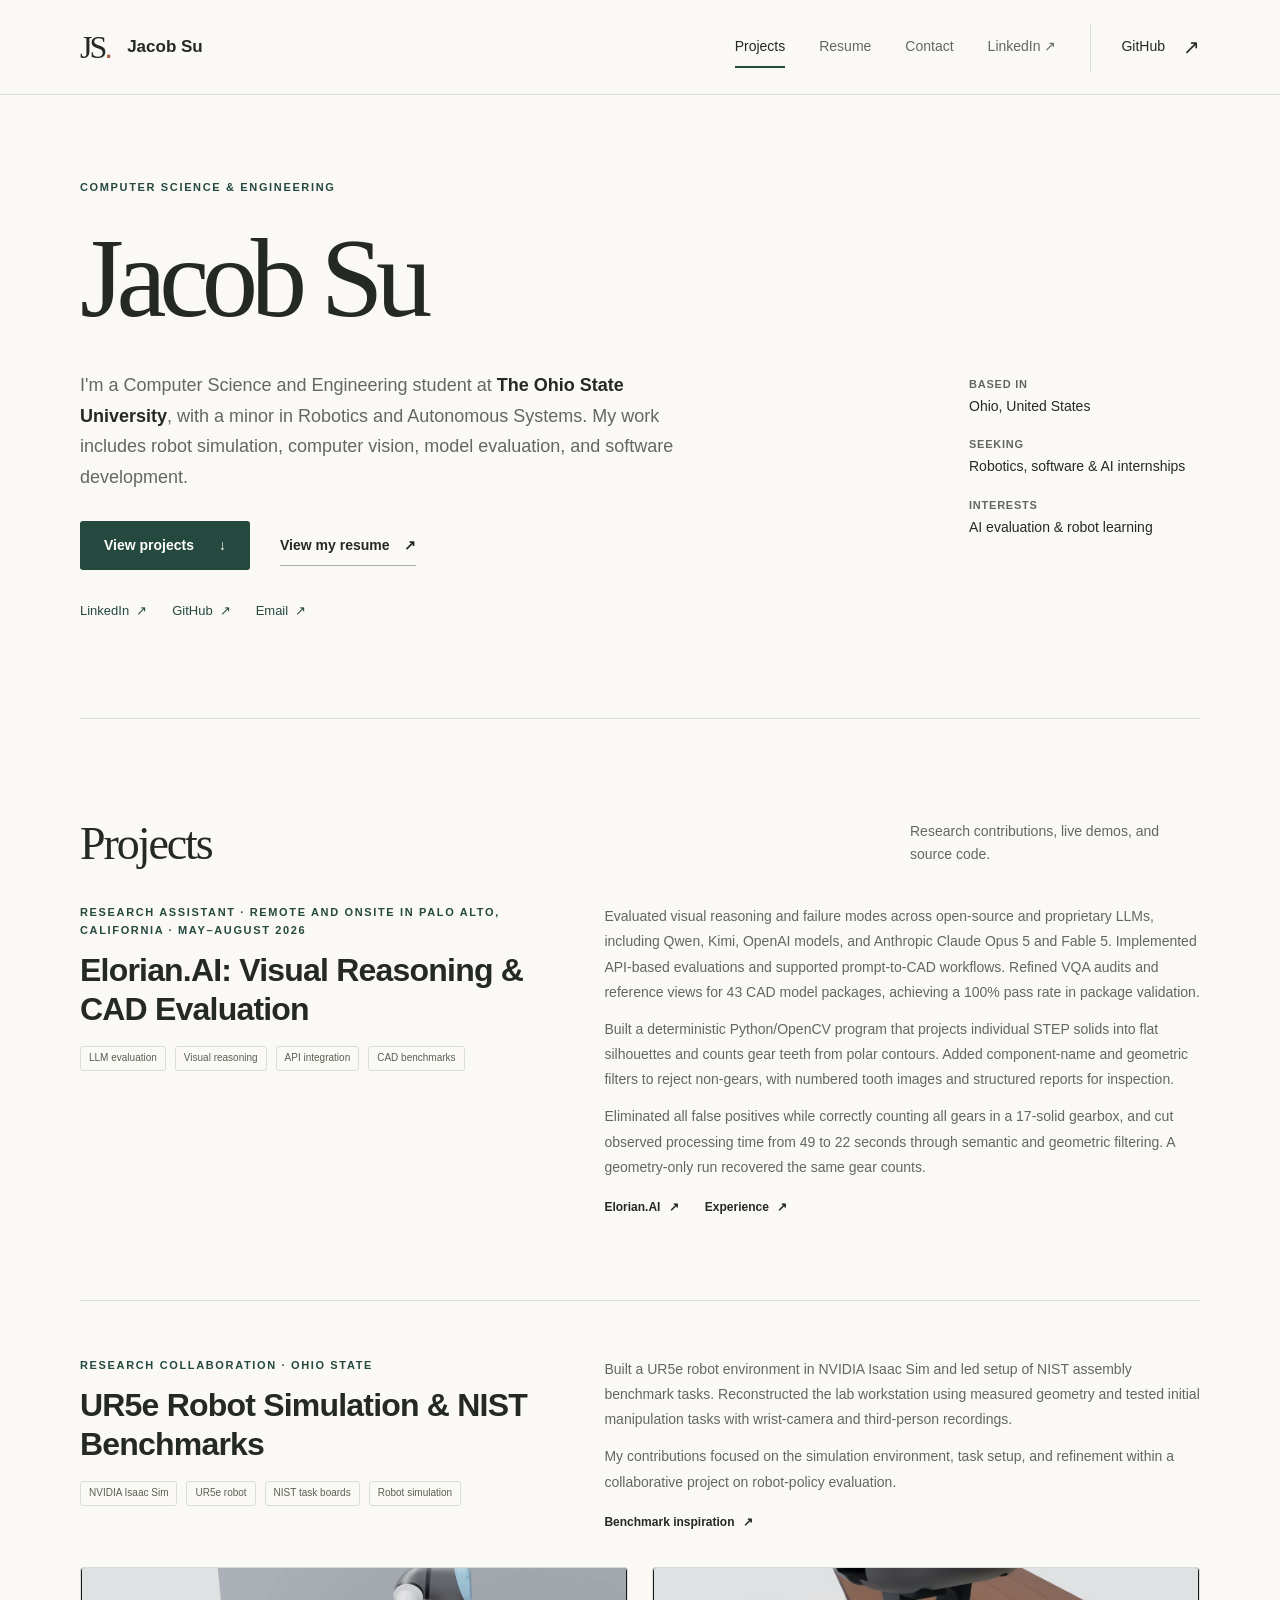
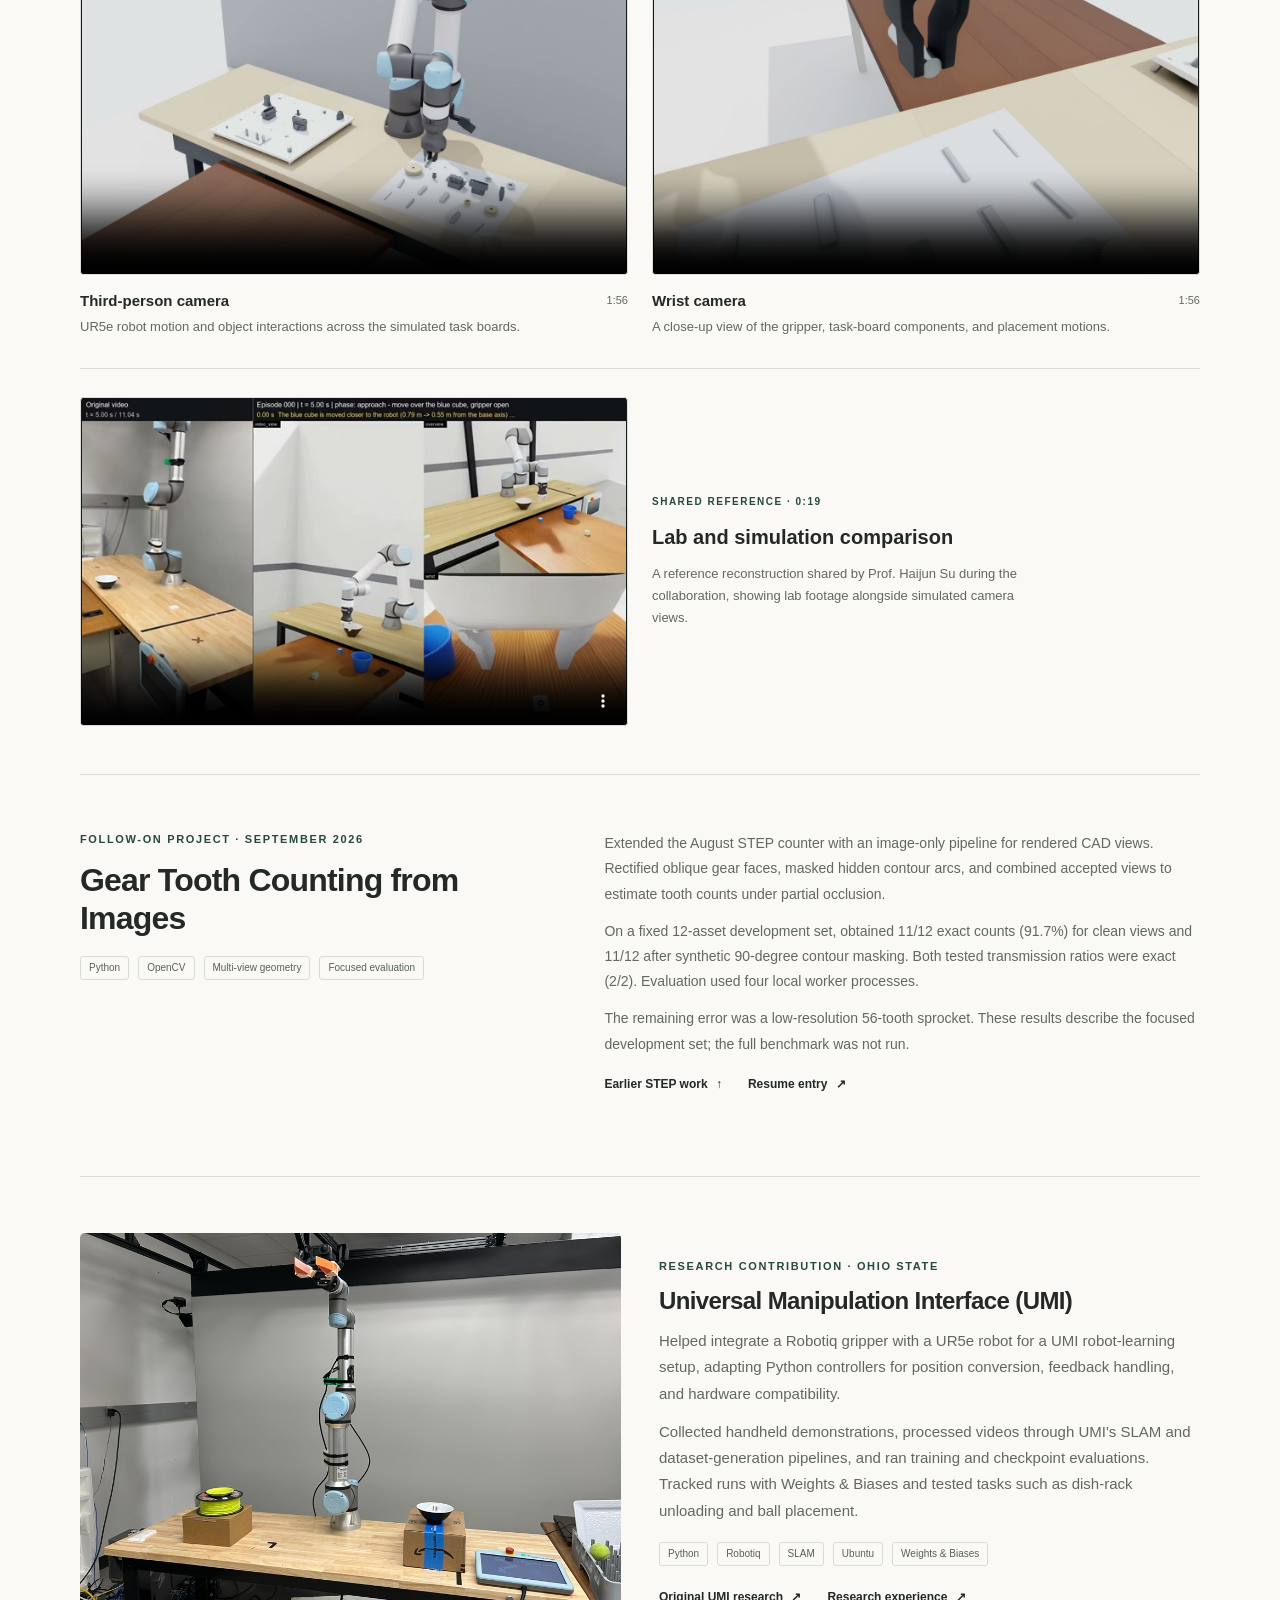
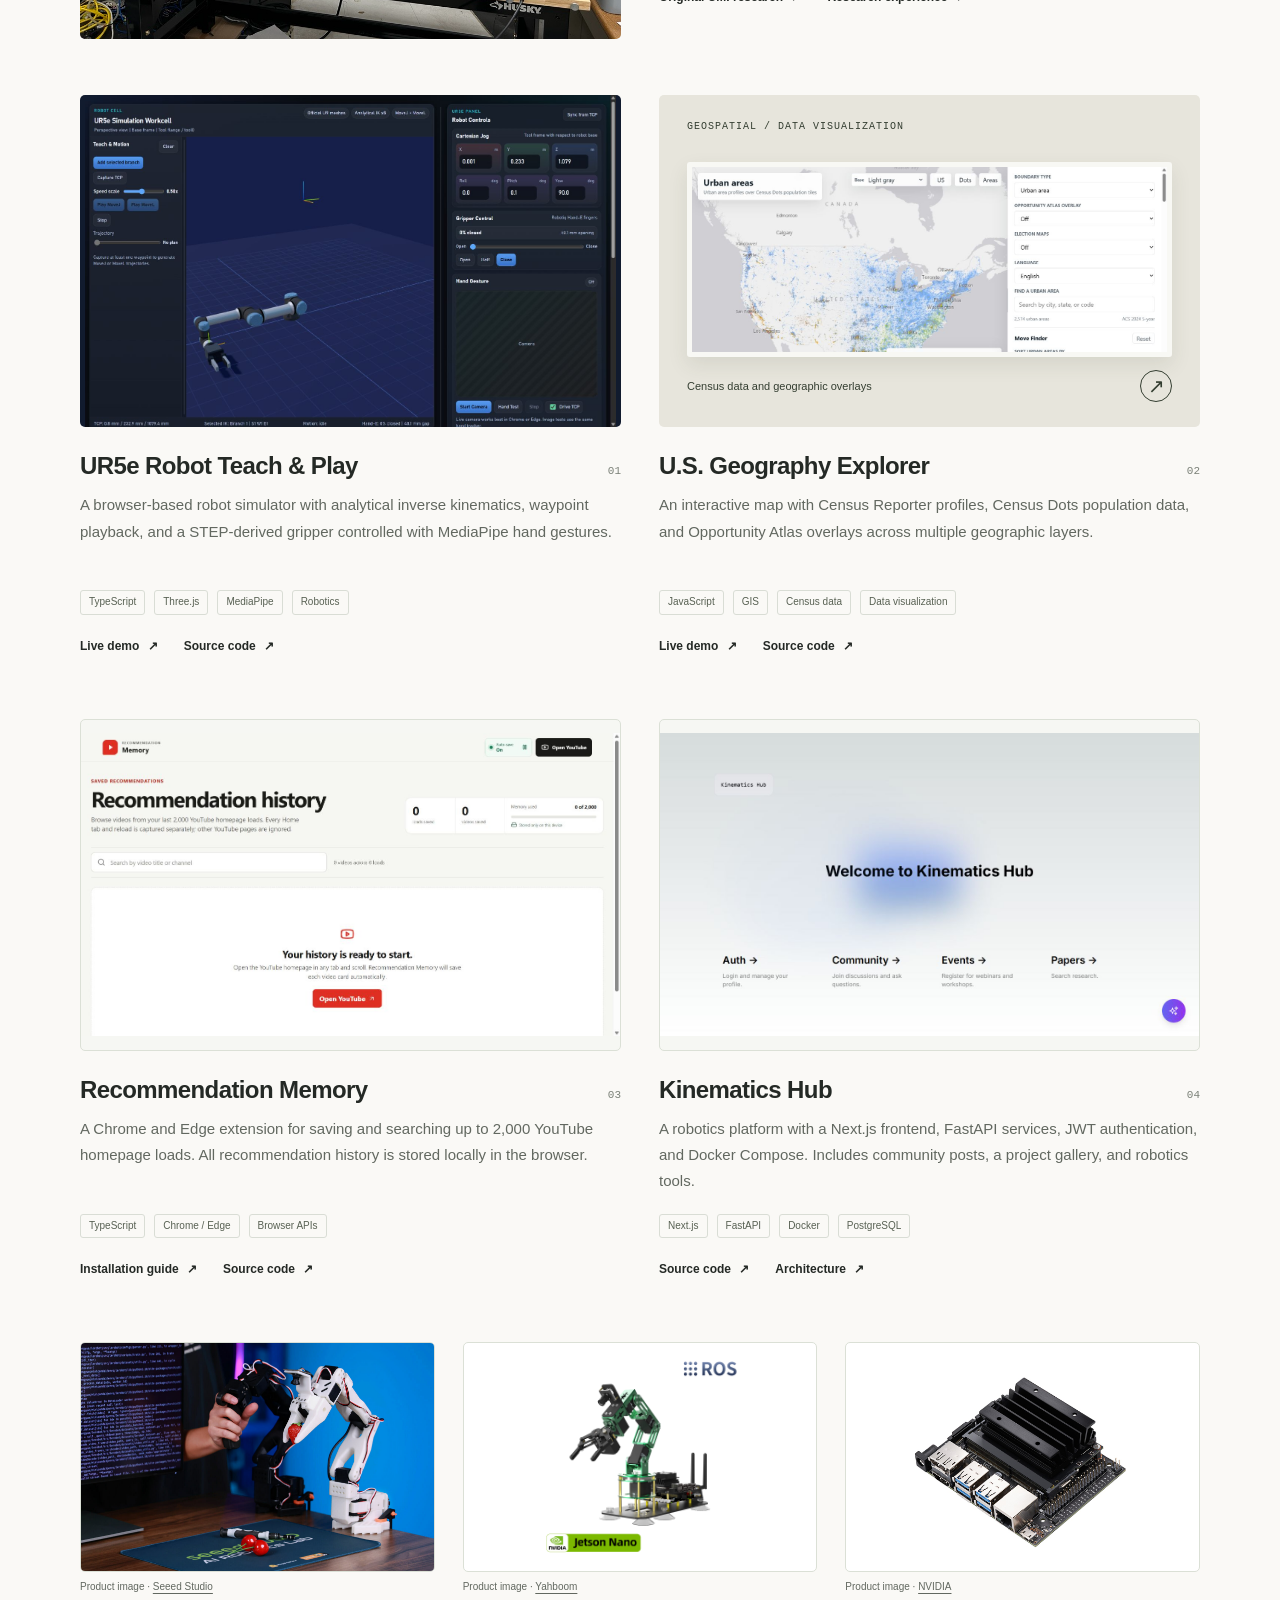
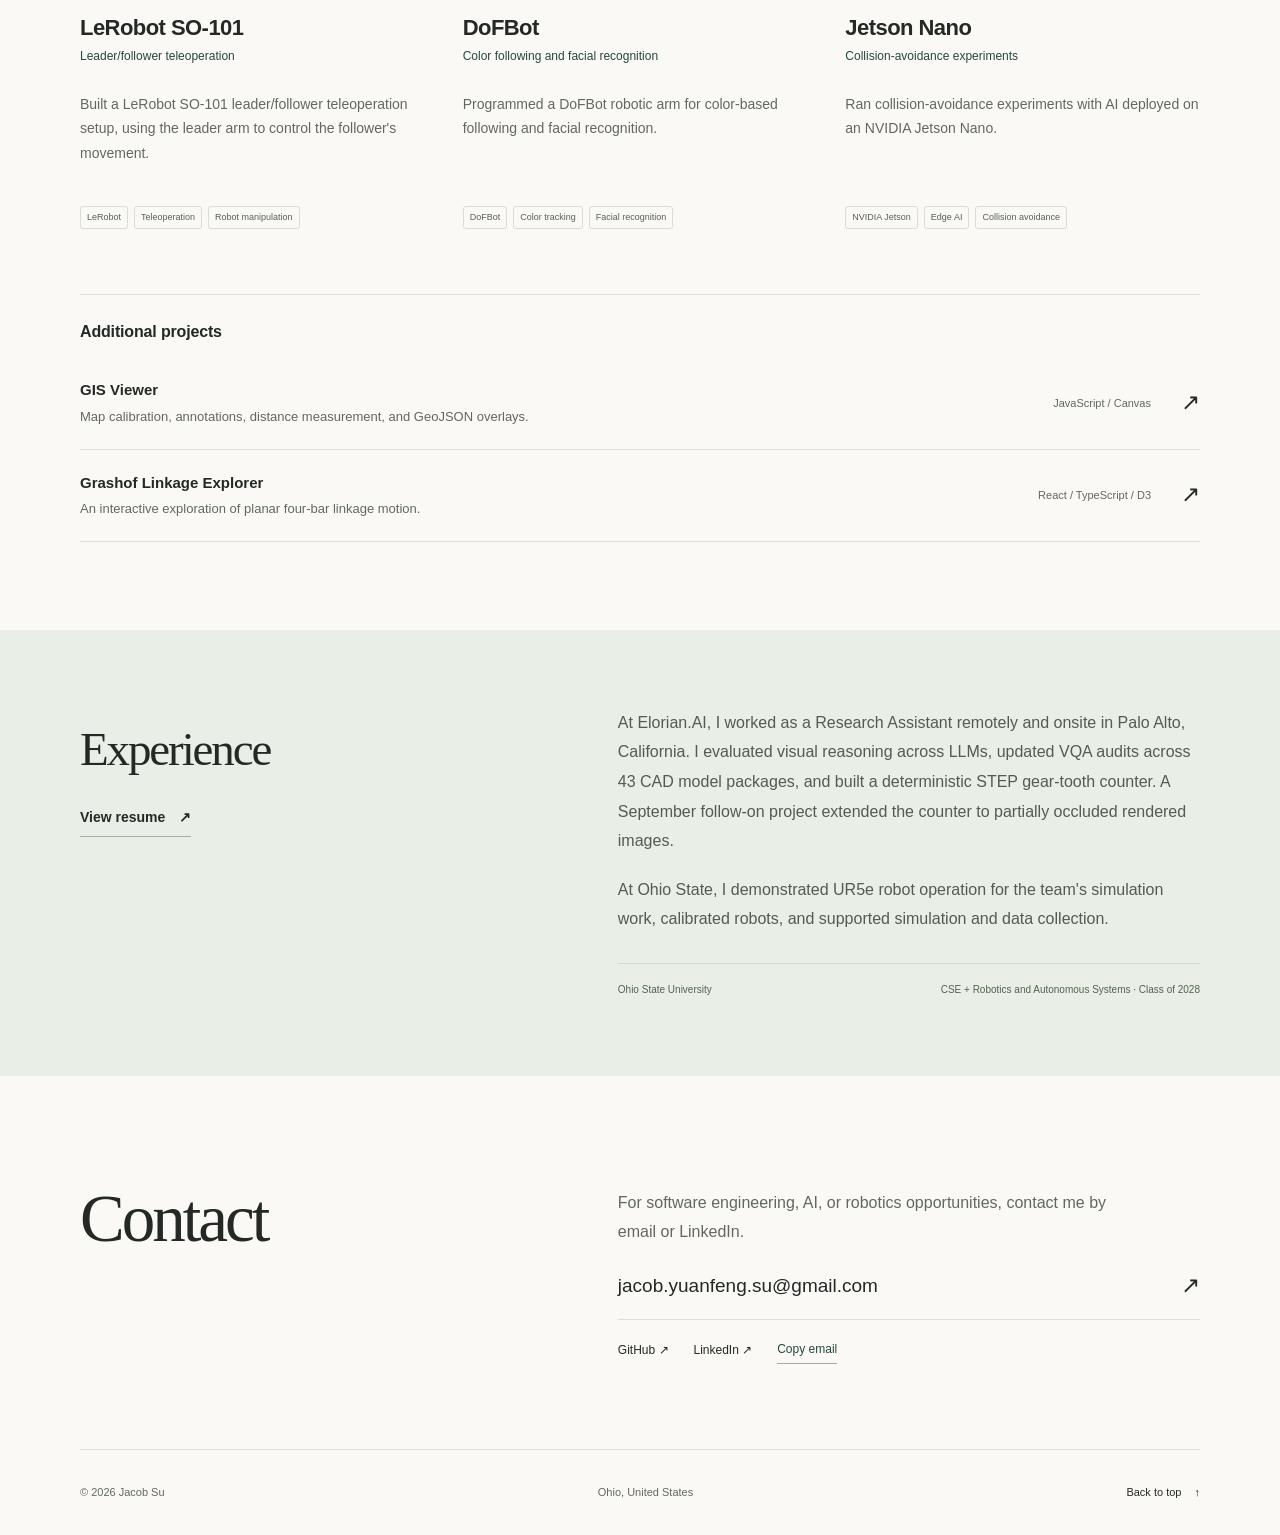
==== index.html @ 8a459e94 "Correct lab end date and refine gear-counting wording" ====
<!doctype html>
<html lang="en">
<head>
  <meta charset="utf-8">
  <meta name="viewport" content="width=device-width,initial-scale=1">
  <meta name="description" content="Jacob Su — Ohio State Computer Science and Engineering student building software, applied AI systems, robotics tools, and interactive maps. Explore projects and resume.">
  <meta name="theme-color" content="#faf9f6">
  <meta property="og:title" content="Jacob Su | Software, AI & Robotics">
  <meta property="og:description" content="Selected projects, research experience, and resume. Computer Science and Engineering at The Ohio State University.">
  <meta property="og:type" content="website">
  <meta property="og:url" content="https://pekingperson.github.io/">
  <link rel="canonical" href="https://pekingperson.github.io/">
  <link rel="icon" href="assets/favicon.svg" type="image/svg+xml">
  <link rel="stylesheet" href="assets/styles.css">
  <script src="assets/site.js" defer></script>
  <title>Jacob Su | Software, AI & Robotics</title>
</head>
<body>
  <a class="skip-link" href="#main">Skip to content</a>
  <header class="site-header">
    <div class="container nav-wrap">
      <a class="brand" href="./" aria-label="Jacob Su home"><span class="monogram" aria-hidden="true">JS<span>.</span></span><span>Jacob Su</span></a>
      <nav aria-label="Main navigation">
        <a class="nav-link active" href="#projects" aria-current="page">Projects</a>
        <a class="nav-link" href="resume.html">Resume</a>
        <a class="nav-link" href="#contact">Contact</a>
        <a class="nav-link nav-linkedin" href="https://www.linkedin.com/in/jacob-su-a13038284/" target="_blank" rel="noopener noreferrer">LinkedIn <span aria-hidden="true">↗</span></a>
        <a class="nav-github" href="https://github.com/pekingperson" target="_blank" rel="noopener noreferrer">GitHub <span aria-hidden="true">↗</span></a>
      </nav>
    </div>
  </header>

  <main id="main">
    <section class="hero container" aria-labelledby="intro-title">
      <p class="eyebrow">Computer Science &amp; Engineering</p>
      <h1 id="intro-title">Jacob Su</h1>
      <div class="hero-bottom">
        <div class="hero-intro">
          <p>I'm a Computer Science and Engineering student at <strong>The Ohio State University</strong>, with a minor in Robotics and Autonomous Systems. My work includes robot simulation, computer vision, model evaluation, and software development.</p>
          <div class="hero-actions">
            <a class="button button-dark" href="#projects">View projects <span aria-hidden="true">↓</span></a>
            <a class="text-link" href="resume.html">View my resume <span aria-hidden="true">↗</span></a>
          </div>
          <nav class="profile-links" aria-label="Profile and contact links">
            <a href="https://www.linkedin.com/in/jacob-su-a13038284/" target="_blank" rel="noopener noreferrer">LinkedIn <span aria-hidden="true">↗</span></a>
            <a href="https://github.com/pekingperson" target="_blank" rel="noopener noreferrer">GitHub <span aria-hidden="true">↗</span></a>
            <a href="mailto:jacob.yuanfeng.su@gmail.com">Email <span aria-hidden="true">↗</span></a>
          </nav>
        </div>
        <dl class="hero-details">
          <div><dt>Based in</dt><dd>Ohio, United States</dd></div>
          <div><dt>Seeking</dt><dd>Robotics, software &amp; AI internships</dd></div>
          <div><dt>Interests</dt><dd>AI evaluation &amp; robot learning</dd></div>
        </dl>
      </div>
      <div class="hero-rule" aria-hidden="true"></div>
    </section>

    <section class="projects container section" id="projects" aria-labelledby="projects-title">
      <div class="section-heading">
        <div><h2 id="projects-title">Projects</h2></div>
        <p>Research contributions, live demos, and source code.</p>
      </div>
      <div class="project-grid">
        <article class="project research-project" id="elorian-ai" aria-labelledby="elorian-title">
          <div class="research-heading">
            <div>
              <p class="eyebrow">Research Assistant · Remote and onsite in Palo Alto, California · May–August 2026</p>
              <h3 id="elorian-title">Elorian.AI: Visual Reasoning &amp; CAD Evaluation</h3>
              <ul class="tags" aria-label="Elorian project areas"><li>LLM evaluation</li><li>Visual reasoning</li><li>API integration</li><li>CAD benchmarks</li></ul>
            </div>
            <div class="research-description">
              <p>Evaluated visual reasoning and failure modes across open-source and proprietary LLMs, including Qwen, Kimi, OpenAI models, and Anthropic Claude Opus 5 and Fable 5. Implemented API-based evaluations and supported prompt-to-CAD workflows. Refined VQA audits and reference views for 43 CAD model packages, achieving a 100% pass rate in package validation.</p>
              <p>Built a deterministic Python/OpenCV program that projects individual STEP solids into flat silhouettes and counts gear teeth from polar contours. Added component-name and geometric filters to reject non-gears, with numbered tooth images and structured reports for inspection.</p>
              <p>Eliminated all false positives while correctly counting all gears in a 17-solid gearbox, and cut observed processing time from 49 to 22 seconds through semantic and geometric filtering. A geometry-only run recovered the same gear counts.</p>
              <div class="project-links"><a href="https://elorian.ai/" target="_blank" rel="noopener noreferrer">Elorian.AI <span aria-hidden="true">↗</span></a><a href="resume.html#elorian-experience">Experience <span aria-hidden="true">↗</span></a></div>
            </div>
          </div>
        </article>

        <article class="project simulation-project" id="ur5e-simulation" aria-labelledby="simulation-title">
          <div class="simulation-heading">
            <div>
              <p class="eyebrow">Research collaboration · Ohio State</p>
              <h3 id="simulation-title">UR5e Robot Simulation &amp; NIST Benchmarks</h3>
              <ul class="tags" aria-label="Simulation project technologies"><li>NVIDIA Isaac Sim</li><li>UR5e robot</li><li>NIST task boards</li><li>Robot simulation</li></ul>
            </div>
            <div class="simulation-description">
              <p>Built a UR5e robot environment in NVIDIA Isaac Sim and led setup of NIST assembly benchmark tasks. Reconstructed the lab workstation using measured geometry and tested initial manipulation tasks with wrist-camera and third-person recordings.</p>
              <p>My contributions focused on the simulation environment, task setup, and refinement within a collaborative project on robot-policy evaluation.</p>
              <div class="project-links"><a href="https://alpha-nist.github.io/" target="_blank" rel="noopener noreferrer">Benchmark inspiration <span aria-hidden="true">↗</span></a></div>
            </div>
          </div>
          <div class="simulation-videos" aria-label="UR5e robot project videos">
            <figure class="project-video">
              <video controls playsinline preload="none" poster="assets/videos/ur5e-third-person.jpg" width="1280" height="720" aria-label="UR5e robot simulation, third-person camera" aria-describedby="third-person-caption">
                <source src="assets/videos/ur5e-third-person.mp4" type="video/mp4">
                <a href="assets/videos/ur5e-third-person.mp4">Open the third-person simulation video.</a>
              </video>
              <figcaption id="third-person-caption"><strong>Third-person camera <span>1:56</span></strong>UR5e robot motion and object interactions across the simulated task boards.</figcaption>
            </figure>
            <figure class="project-video">
              <video controls playsinline preload="none" poster="assets/videos/ur5e-wrist-camera.jpg" width="1280" height="720" aria-label="UR5e robot simulation, wrist camera" aria-describedby="wrist-camera-caption">
                <source src="assets/videos/ur5e-wrist-camera.mp4" type="video/mp4">
                <a href="assets/videos/ur5e-wrist-camera.mp4">Open the wrist-camera simulation video.</a>
              </video>
              <figcaption id="wrist-camera-caption"><strong>Wrist camera <span>1:56</span></strong>A close-up view of the gripper, task-board components, and placement motions.</figcaption>
            </figure>
            <figure class="project-video reference-video">
              <video controls playsinline preload="none" poster="assets/videos/ur5e-lab-comparison.jpg" width="640" height="384" aria-label="Reference comparison of lab footage and a simulated UR5e robot workstation" aria-describedby="comparison-caption">
                <source src="assets/videos/ur5e-lab-comparison.mp4" type="video/mp4">
                <a href="assets/videos/ur5e-lab-comparison.mp4">Open the lab and simulation comparison video.</a>
              </video>
              <figcaption id="comparison-caption"><span class="eyebrow">Shared reference · 0:19</span><strong>Lab and simulation comparison</strong>A reference reconstruction shared by Prof. Haijun Su during the collaboration, showing lab footage alongside simulated camera views.</figcaption>
            </figure>
          </div>
        </article>

        <article class="project research-project" id="gear-tooth-counter" aria-labelledby="gear-counter-title">
          <div class="research-heading">
            <div>
              <p class="eyebrow">Follow-on project · September 2026</p>
              <h3 id="gear-counter-title">Gear Tooth Counting from Images</h3>
              <ul class="tags" aria-label="Gear counter technologies"><li>Python</li><li>OpenCV</li><li>Multi-view geometry</li><li>Focused evaluation</li></ul>
            </div>
            <div class="research-description">
              <p>Extended the August STEP counter with an image-only pipeline for rendered CAD views. Rectified oblique gear faces, masked hidden contour arcs, and combined accepted views to estimate tooth counts under partial occlusion.</p>
              <p>On a fixed 12-asset development set, obtained 11/12 exact counts (91.7%) for clean views and 11/12 after synthetic 90-degree contour masking. Both tested transmission ratios were exact (2/2). Evaluation used four local worker processes.</p>
              <p>The remaining error was a low-resolution 56-tooth sprocket. These results describe the focused development set; the full benchmark was not run.</p>
              <div class="project-links"><a href="#elorian-ai">Earlier STEP work <span aria-hidden="true">↑</span></a><a href="resume.html#gear-counter-resume">Resume entry <span aria-hidden="true">↗</span></a></div>
            </div>
          </div>
        </article>

        <article class="project umi-project" id="umi">
          <a class="project-cover umi-photo" href="https://umi-gripper.github.io/" target="_blank" rel="noopener noreferrer" aria-label="Read the original Universal Manipulation Interface research">
            <img src="assets/umi-lab-setup.png" width="1024" height="768" alt="UR5e robot with an orange gripper mounted on a laboratory workbench for UMI experiments" loading="lazy" decoding="async">
          </a>
          <div class="umi-content">
            <p class="eyebrow">Research contribution · Ohio State</p>
            <div class="project-title"><h3>Universal Manipulation Interface (UMI)</h3></div>
            <p>Helped integrate a Robotiq gripper with a UR5e robot for a UMI robot-learning setup, adapting Python controllers for position conversion, feedback handling, and hardware compatibility.</p>
            <p>Collected handheld demonstrations, processed videos through UMI's SLAM and dataset-generation pipelines, and ran training and checkpoint evaluations. Tracked runs with Weights &amp; Biases and tested tasks such as dish-rack unloading and ball placement.</p>
            <ul class="tags" aria-label="UMI technologies"><li>Python</li><li>Robotiq</li><li>SLAM</li><li>Ubuntu</li><li>Weights &amp; Biases</li></ul>
            <div class="project-links"><a href="https://umi-gripper.github.io/" target="_blank" rel="noopener noreferrer">Original UMI research <span aria-hidden="true">↗</span></a><a href="resume.html#experience">Research experience <span aria-hidden="true">↗</span></a></div>
          </div>
        </article>

        <article class="project" id="ur5e">
          <a class="project-cover screenshot-cover" href="https://pekingperson.github.io/Hand_Control_UR5e/" target="_blank" rel="noopener noreferrer" aria-label="Open the UR5e Robot Teach and Play live demo">
            <img src="assets/ur5e-preview.png" width="1440" height="900" alt="UR5e robot simulator screenshot showing the robot viewport, trajectory controls, and gripper controls" loading="lazy" decoding="async">
          </a>
          <div class="project-title"><h3>UR5e Robot Teach &amp; Play</h3><span class="project-number">01</span></div>
          <p>A browser-based robot simulator with analytical inverse kinematics, waypoint playback, and a STEP-derived gripper controlled with MediaPipe hand gestures.</p>
          <ul class="tags" aria-label="UR5e robot technologies"><li>TypeScript</li><li>Three.js</li><li>MediaPipe</li><li>Robotics</li></ul>
          <div class="project-links"><a href="https://pekingperson.github.io/Hand_Control_UR5e/" target="_blank" rel="noopener noreferrer">Live demo <span aria-hidden="true">↗</span></a><a href="https://github.com/pekingperson/Hand_Control_UR5e" target="_blank" rel="noopener noreferrer">Source code <span aria-hidden="true">↗</span></a></div>
        </article>

        <article class="project" id="geography">
          <a class="project-cover map-cover" href="https://pekingperson.github.io/United-States-Comprehensive-Geographic-Interactive-Website/" target="_blank" rel="noopener noreferrer" aria-label="Open the U.S. Geography Explorer live demo">
            <span class="cover-label">GEOSPATIAL / DATA VISUALIZATION</span>
            <div class="map-window"><img src="assets/geography-preview.png" width="1280" height="720" alt="U.S. Geography Explorer showing Census population dots and geographic filters" loading="lazy" decoding="async"></div>
            <span class="cover-foot">Census data and geographic overlays <span class="cover-arrow" aria-hidden="true">↗</span></span>
          </a>
          <div class="project-title"><h3>U.S. Geography Explorer</h3><span class="project-number">02</span></div>
          <p>An interactive map with Census Reporter profiles, Census Dots population data, and Opportunity Atlas overlays across multiple geographic layers.</p>
          <ul class="tags" aria-label="Geography technologies"><li>JavaScript</li><li>GIS</li><li>Census data</li><li>Data visualization</li></ul>
          <div class="project-links"><a href="https://pekingperson.github.io/United-States-Comprehensive-Geographic-Interactive-Website/" target="_blank" rel="noopener noreferrer">Live demo <span aria-hidden="true">↗</span></a><a href="https://github.com/pekingperson/United-States-Comprehensive-Geographic-Interactive-Website" target="_blank" rel="noopener noreferrer">Source code <span aria-hidden="true">↗</span></a></div>
        </article>

        <article class="project" id="memory">
          <a class="project-cover screenshot-cover app-screenshot" href="https://github.com/pekingperson/YouTube-Recommendation-Memory-Extension" target="_blank" rel="noopener noreferrer" aria-label="View the Recommendation Memory repository and installation instructions">
            <img src="assets/recommendation-memory-preview.png" width="1265" height="712" alt="Actual Recommendation Memory interface showing search, automatic saving, archive capacity, and the empty-history state" loading="lazy" decoding="async">
          </a>
          <div class="project-title"><h3>Recommendation Memory</h3><span class="project-number">03</span></div>
          <p>A Chrome and Edge extension for saving and searching up to 2,000 YouTube homepage loads. All recommendation history is stored locally in the browser.</p>
          <ul class="tags" aria-label="Recommendation Memory technologies"><li>TypeScript</li><li>Chrome / Edge</li><li>Browser APIs</li></ul>
          <div class="project-links"><a href="https://github.com/pekingperson/YouTube-Recommendation-Memory-Extension#install-the-ready-to-use-extension" target="_blank" rel="noopener noreferrer">Installation guide <span aria-hidden="true">↗</span></a><a href="https://github.com/pekingperson/YouTube-Recommendation-Memory-Extension" target="_blank" rel="noopener noreferrer">Source code <span aria-hidden="true">↗</span></a></div>
        </article>

        <article class="project" id="kinematics">
          <a class="project-cover screenshot-cover app-screenshot" href="https://github.com/pekingperson/kinematics_hub" target="_blank" rel="noopener noreferrer" aria-label="View the Kinematics Hub source code">
            <img src="assets/kinematics-hub-preview.png" width="1280" height="720" alt="Actual Kinematics Hub frontend with links to authentication, community discussions, events, and research papers" loading="lazy" decoding="async">
          </a>
          <div class="project-title"><h3>Kinematics Hub</h3><span class="project-number">04</span></div>
          <p>A robotics platform with a Next.js frontend, FastAPI services, JWT authentication, and Docker Compose. Includes community posts, a project gallery, and robotics tools.</p>
          <ul class="tags" aria-label="Kinematics Hub technologies"><li>Next.js</li><li>FastAPI</li><li>Docker</li><li>PostgreSQL</li></ul>
          <div class="project-links"><a href="https://github.com/pekingperson/kinematics_hub" target="_blank" rel="noopener noreferrer">Source code <span aria-hidden="true">↗</span></a><a href="https://github.com/pekingperson/kinematics_hub/blob/main/docs/architecture.md" target="_blank" rel="noopener noreferrer">Architecture <span aria-hidden="true">↗</span></a></div>
        </article>
        <div class="hardware-projects" id="hardware-projects" role="group" aria-label="Personal robotics projects">
          <article class="hardware-project" id="lerobot-so101">
            <figure class="hardware-media">
              <div class="hardware-cover hardware-photo so101-photo"><img src="assets/so101-reference.jpg" width="1400" height="1050" alt="Seeed Studio SO-101 leader and follower arms demonstrating a pick-and-place task" loading="lazy" decoding="async"></div>
              <figcaption class="image-credit">Product image · <a href="https://www.seeedstudio.com/SO-ARM101-Pro-Unassembled-Bundle.html" target="_blank" rel="noopener noreferrer">Seeed Studio</a></figcaption>
            </figure>
            <div class="hardware-content">
              <h3>LeRobot SO-101</h3>
              <p class="hardware-role">Leader/follower teleoperation</p>
              <p class="hardware-description">Built a LeRobot SO-101 leader/follower teleoperation setup, using the leader arm to control the follower's movement.</p>
              <ul class="tags" aria-label="SO-101 project topics"><li>LeRobot</li><li>Teleoperation</li><li>Robot manipulation</li></ul>
            </div>
          </article>

          <article class="hardware-project" id="dofbot">
            <figure class="hardware-media">
              <div class="hardware-cover hardware-photo"><img src="assets/dofbot-reference.jpg" width="1800" height="1800" alt="Yahboom DoFBot robotic arm with its camera, gripper, and Jetson Nano base" loading="lazy" decoding="async"></div>
              <figcaption class="image-credit">Product image · <a href="https://www.yahboom.store/products/dofbot-jetson_nano" target="_blank" rel="noopener noreferrer">Yahboom</a></figcaption>
            </figure>
            <div class="hardware-content">
              <h3>DoFBot</h3>
              <p class="hardware-role">Color following and facial recognition</p>
              <p class="hardware-description">Programmed a DoFBot robotic arm for color-based following and facial recognition.</p>
              <ul class="tags" aria-label="DoFBot project topics"><li>DoFBot</li><li>Color tracking</li><li>Facial recognition</li></ul>
            </div>
          </article>

          <article class="hardware-project" id="jetson-nano">
            <figure class="hardware-media">
              <div class="hardware-cover hardware-photo"><img src="assets/jetson-nano-reference.jpg" width="1280" height="720" alt="NVIDIA Jetson Nano Developer Kit with heatsink and USB and Ethernet ports" loading="lazy" decoding="async"></div>
              <figcaption class="image-credit">Product image · <a href="https://www.nvidia.com/en-us/autonomous-machines/embedded-systems/jetson-nano/product-development/" target="_blank" rel="noopener noreferrer">NVIDIA</a></figcaption>
            </figure>
            <div class="hardware-content">
              <h3>Jetson Nano</h3>
              <p class="hardware-role">Collision-avoidance experiments</p>
              <p class="hardware-description">Ran collision-avoidance experiments with AI deployed on an NVIDIA Jetson Nano.</p>
              <ul class="tags" aria-label="Jetson project topics"><li>NVIDIA Jetson</li><li>Edge AI</li><li>Collision avoidance</li></ul>
            </div>
          </article>
        </div>

      </div>

      <div class="more-projects">
        <h3>Additional projects</h3>
        <a href="https://github.com/pekingperson/gis-viewer-natural" target="_blank" rel="noopener noreferrer"><span><strong>GIS Viewer</strong><span>Map calibration, annotations, distance measurement, and GeoJSON overlays.</span></span><span class="more-tech">JavaScript / Canvas</span><span aria-hidden="true">↗</span></a>
        <a href="https://github.com/pekingperson/grashof_4bar" target="_blank" rel="noopener noreferrer"><span><strong>Grashof Linkage Explorer</strong><span>An interactive exploration of planar four-bar linkage motion.</span></span><span class="more-tech">React / TypeScript / D3</span><span aria-hidden="true">↗</span></a>
      </div>
    </section>

    <section class="about-band" aria-labelledby="about-title">
      <div class="container about-layout"><div><h2 id="about-title">Experience</h2><a class="text-link" href="resume.html">View resume <span aria-hidden="true">↗</span></a></div><div class="about-copy"><p>At Elorian.AI, I worked as a Research Assistant remotely and onsite in Palo Alto, California. I evaluated visual reasoning across LLMs, updated VQA audits across 43 CAD model packages, and built a deterministic STEP gear-tooth counter. A September follow-on project extended the counter to partially occluded rendered images.</p><p>At Ohio State, I demonstrated UR5e robot operation for the team's simulation work, calibrated robots, and supported simulation and data collection.</p><div class="about-foot"><span>Ohio State University</span><span>CSE + Robotics and Autonomous Systems · Class of 2028</span></div></div></div>
    </section>

    <section class="contact container section" id="contact" aria-labelledby="contact-title"><div class="contact-layout"><h2 id="contact-title">Contact</h2><div><p>For software engineering, AI, or robotics opportunities, contact me by email or LinkedIn.</p><a class="contact-email" href="mailto:jacob.yuanfeng.su@gmail.com">jacob.yuanfeng.su@gmail.com <span aria-hidden="true">↗</span></a><div class="contact-links"><a href="https://github.com/pekingperson" target="_blank" rel="noopener noreferrer">GitHub <span aria-hidden="true">↗</span></a><a href="https://www.linkedin.com/in/jacob-su-a13038284/" target="_blank" rel="noopener noreferrer">LinkedIn <span aria-hidden="true">↗</span></a><button class="copy-email" type="button" data-copy-email="jacob.yuanfeng.su@gmail.com">Copy email</button><span class="copy-status" aria-live="polite"></span></div></div></div></section>
  </main>
  <footer class="site-footer container"><span>© <span data-year>2026</span> Jacob Su</span><span>Ohio, United States</span><a href="#main">Back to top <span aria-hidden="true">↑</span></a></footer>
</body>
</html>
---- assets/styles.css ----
:root{--paper:#faf9f6;--ink:#242925;--muted:#626860;--line:#dddeda;--green:#25483f;--soft-green:#e9eee7;--serif:Georgia,'Times New Roman',serif;--sans:'Segoe UI',Arial,sans-serif}
*{box-sizing:border-box}html{scroll-behavior:smooth;scroll-padding-top:100px}body{margin:0;background:var(--paper);color:var(--ink);font-family:var(--sans);font-size:16px;line-height:1.65;-webkit-font-smoothing:antialiased}a{color:inherit;text-decoration:none}button{font:inherit}button,a{-webkit-tap-highlight-color:transparent}a:focus-visible,button:focus-visible{outline:3px solid #a15c36;outline-offset:5px}a:hover{color:var(--green)}::selection{background:#dce7d9;color:#182f28}img{display:block;max-width:100%}svg{display:block}h1,h2,h3,p{margin:0}h1,h2{font-weight:400;line-height:1.08;letter-spacing:-.045em}h1,h2,em{font-family:var(--serif)}em{font-weight:400;color:var(--green)}h3{font-size:1.4rem;font-weight:600;line-height:1.3;letter-spacing:-.025em}p{color:var(--muted)}strong{font-weight:600}.container{width:min(1120px,calc(100% - 112px));margin-inline:auto}.section{padding-block:88px}.skip-link{position:fixed;z-index:50;left:16px;top:0;padding:12px 20px;background:var(--green);color:white;transform:translateY(-110%)}.skip-link:focus{transform:translateY(8px);color:white}.site-header{border-bottom:1px solid var(--line);background:var(--paper)}.nav-wrap{display:flex;justify-content:space-between;align-items:center;min-height:94px;gap:32px}.brand{display:flex;align-items:center;gap:17px;font-weight:600;font-size:17px;white-space:nowrap}.monogram{font-family:var(--serif);font-weight:400;font-size:32px;line-height:1;letter-spacing:-3px}.monogram span{color:#a85c3e;font-family:Arial,sans-serif}.site-header nav{display:flex;align-items:center;gap:34px;font-size:14px}.nav-link{position:relative;padding-block:15px;color:var(--muted)}.nav-link:hover,.nav-link.active{color:var(--ink)}.nav-link.active:after{position:absolute;content:'';bottom:6px;left:0;right:0;height:2px;background:var(--green)}.nav-github{display:flex;gap:18px;align-items:center;border-left:1px solid var(--line);padding:8px 0 8px 30px}.nav-github span{font-size:20px}.eyebrow{text-transform:uppercase;letter-spacing:.15em;font-size:11px;font-weight:650;color:var(--green);line-height:1.6}.status-dot{display:inline-block;width:7px;height:7px;border-radius:50%;background:var(--green);margin-right:9px;vertical-align:1px}.hero{padding-top:84px}.hero h1{font-size:clamp(72px,8.8vw,118px);letter-spacing:-.065em;line-height:.99;margin-top:26px}.hero h1 em{letter-spacing:-.075em}.hero-bottom{display:flex;justify-content:space-between;gap:80px;margin-top:36px;align-items:flex-start}.hero-intro{max-width:640px}.hero-intro>p{font-size:18px;line-height:1.7;max-width:610px}.hero-intro strong{color:var(--ink)}.hero-actions{display:flex;align-items:center;gap:30px;margin-top:29px}.button{display:inline-flex;align-items:center;justify-content:center;gap:25px;min-height:49px;padding:11px 23px;border:1px solid transparent;border-radius:3px;font-size:14px;font-weight:600;line-height:1.4;transition:background .18s,color .18s,transform .18s}.button:hover{transform:translateY(-2px)}.button-dark{background:var(--green);color:#fff}.button-dark:hover{color:#fff;background:#18372e}.button-outline{border-color:var(--green);color:var(--green)}.button-outline:hover{background:var(--green);color:white}.text-link{display:inline-flex;align-items:center;gap:14px;font-size:14px;font-weight:600;padding-block:10px;border-bottom:1px solid #a4aea5;line-height:1.3}.text-link:hover{border-bottom-color:var(--green)}.hero-details{margin:0;min-width:231px;padding-top:5px}.hero-details>div+div{margin-top:17px}dt{font-size:11px;letter-spacing:.07em;text-transform:uppercase;color:var(--muted);font-weight:600}dd{margin:2px 0 0;font-size:14px}.hero-rule{display:flex;align-items:center;justify-content:space-between;border-bottom:1px solid var(--line);padding-bottom:20px;margin-top:68px;font-size:11px;color:var(--muted);letter-spacing:.035em}.hero-rule span:last-child{font-family:Consolas,monospace;font-size:10px;letter-spacing:.07em}.section-heading{display:flex;justify-content:space-between;gap:35px;align-items:end;margin-bottom:35px}.section-heading h2{font-size:46px;margin-top:12px}.small-dot{color:#a85c3e}.section-heading>p{font-size:14px;line-height:1.7;max-width:290px;margin-bottom:2px}.project-grid{display:grid;grid-template-columns:1fr 1fr;column-gap:38px;row-gap:56px}.project{min-width:0}.project-cover{display:flex;flex-direction:column;position:relative;height:332px;border-radius:5px;overflow:hidden;padding:25px 28px;transition:transform .25s;isolation:isolate}.project-cover:hover{transform:translateY(-4px)}.cover-label{font:10px/1.4 Consolas,monospace;letter-spacing:.1em;z-index:2}.cover-foot{display:flex;justify-content:space-between;align-items:center;font-size:11px;line-height:1.4;margin-top:auto;z-index:2;gap:16px}.cover-arrow{display:grid;place-items:center;font-size:20px;line-height:1;width:32px;height:32px;border:1px solid currentColor;border-radius:50%;flex-shrink:0}.robot-cover{background:#25483f;color:#d9e5da}.robot-cover:hover{color:#e6eee2}.robot-diagram{position:absolute;inset:15px 0 29px;width:100%;height:calc(100% - 44px)}.map-cover{background:#e7e5dc;color:#343e31}.map-cover:hover{color:#343e31}.map-window{position:absolute;left:28px;right:28px;top:67px;bottom:70px;overflow:hidden;box-shadow:0 8px 20px #3c47331a;border:5px solid #f8f8f4;border-radius:3px}.map-window img{height:100%;width:100%;object-fit:cover;object-position:top;transition:transform .4s}.map-cover:hover img{transform:scale(1.025)}.memory-cover{background:#f0e6df;color:#5b4236}.memory-cover:hover{color:#5b4236}.memory-visual{position:absolute;inset:62px 20px 62px;display:grid;place-items:center}.memory-sheet{position:absolute;width:270px;height:174px;border:1px solid #d2b9aa;border-radius:5px;background:#f9f6f0}.sheet-back{transform:rotate(-8deg);background:#ddcbbf}.sheet-middle{transform:rotate(5deg);background:#e7d9ce}.sheet-front{padding:21px;box-shadow:0 8px 22px #49312212;transform:rotate(-1deg);transition:transform .3s}.memory-cover:hover .sheet-front{transform:rotate(0deg) translateY(-3px)}.memory-heading{display:flex;align-items:center;gap:12px;font-size:13px;line-height:1.25}.play-mark{font-size:15px;background:#a8573d;color:white;width:34px;height:27px;display:grid;place-items:center;border-radius:7px}.bookmark{margin-left:auto;font-size:25px;font-weight:300}.memory-rule{height:1px;background:#e3d7cd;margin:13px 0 10px}.memory-sheet p{font-size:12px;line-height:1.5;color:#74594a}.memory-bottom{display:flex;justify-content:space-between;font-size:8px;letter-spacing:.01em;margin-top:13px;color:#74594a}.hub-cover{background:#e9edf0;color:#3c515b}.hub-cover:hover{color:#3c515b}.hub-visual{position:absolute;inset:58px 25px 58px;text-align:center}.hub-core{display:flex;flex-direction:column;align-items:center}.hub-symbol{font-family:Georgia,serif;font-size:49px;font-style:italic;color:#385967;line-height:1.1}.hub-symbol span{color:#718a91;margin-left:-4px}.hub-core strong{font-size:13px}.hub-core>span:last-child{font-size:9px;letter-spacing:.04em;color:#687b82;margin-top:2px}.hub-line{width:1px;height:21px;background:#9db0b5;margin:auto}.hub-services{position:relative;display:flex;justify-content:center;gap:12px}.hub-services:before{content:'';position:absolute;top:-1px;width:65%;height:1px;background:#9db0b5;z-index:-1}.hub-services span{font-size:10px;padding:8px 14px;background:#f7fafb;border:1px solid #b7c6cb;border-radius:3px;white-space:nowrap}.hub-visual>p{font-size:10px;letter-spacing:.03em;margin-top:14px;color:#687b82}.project-title{display:flex;align-items:baseline;justify-content:space-between;margin:23px 0 11px;gap:15px}.project-title h3{font-size:24px}.project-number{font:11px Consolas,monospace;color:#7b8178}.project>p{font-size:15px;line-height:1.75;min-height:80px}.tags{display:flex;flex-wrap:wrap;gap:6px 9px;padding:0;margin:18px 0 16px;list-style:none}.tags li{font-size:10px;border:1px solid #d9ddd5;border-radius:3px;padding:3px 8px;color:#586153}.project-links{display:flex;gap:26px;font-size:12px;font-weight:600}.project-links a{padding:6px 0}.project-links a:hover{text-decoration:underline;text-underline-offset:4px}.project-links span{margin-left:5px}.more-projects{margin-top:65px;border-top:1px solid var(--line)}.more-projects>h3{font-size:16px;letter-spacing:-.01em;margin:27px 0 15px}.more-projects>a{display:flex;align-items:center;gap:30px;padding:21px 0;border-bottom:1px solid var(--line)}.more-projects>a>span:first-child{flex:1}.more-projects strong{display:block;font-size:15px}.more-projects>a>span:first-child>span{display:block;font-size:13px;color:var(--muted);margin-top:3px}.more-tech{font-size:11px;color:var(--muted)}.more-projects>a>span:last-child{font-size:23px}.about-band{background:var(--soft-green);padding-block:78px}.about-layout{display:grid;grid-template-columns:1fr 1.3fr;gap:90px}.about-layout h2{font-size:47px;line-height:1.13;margin:15px 0 22px}.about-copy>p{font-size:16px;line-height:1.85;color:#525c50}.about-copy>p+p{margin-top:19px}.about-foot{display:flex;flex-wrap:wrap;justify-content:space-between;gap:12px;border-top:1px solid #cfd8ca;padding-top:18px;margin-top:29px;font-size:10px;color:#52634e}.contact{padding-block:90px 85px}.contact-layout{display:grid;grid-template-columns:1fr 1.3fr;gap:90px;margin-top:18px}.contact h2{font-size:67px;line-height:1.04}.contact-layout>div{padding-top:5px}.contact-layout p{font-size:16px;line-height:1.8;max-width:490px}.contact-email{display:flex;justify-content:space-between;align-items:center;gap:15px;padding-block:20px 14px;font-size:19px;font-weight:500;border-bottom:1px solid var(--line);overflow-wrap:anywhere}.contact-email>span{font-size:23px;flex-shrink:0}.contact-links{display:flex;align-items:center;flex-wrap:wrap;gap:25px;margin-top:17px;font-size:12px}.copy-email{background:none;border:0;border-bottom:1px solid #a4aea5;padding:3px 0;color:var(--green);font-size:12px;cursor:pointer}.copy-status{font-size:11px;color:var(--green)}.site-footer{display:flex;align-items:center;justify-content:space-between;border-top:1px solid var(--line);min-height:86px;font-size:11px;color:var(--muted);gap:24px}.site-footer>a{color:var(--ink)}.site-footer>a span{margin-left:10px}
.profile-links{display:flex;flex-wrap:wrap;align-items:center;gap:6px 25px;margin-top:20px;color:var(--green);font-size:13px}.profile-links a{display:inline-flex;align-items:center;gap:7px;min-height:40px;padding-block:6px}.profile-links a:hover{text-decoration:underline;text-underline-offset:4px}.resume-hero>div>p:last-of-type{font-size:17px}.resume-hero .profile-links{margin-top:14px}
@media(max-width:760px){.nav-linkedin{display:none}.profile-links{gap:4px 20px;font-size:12px}.resume-hero>div>p:last-of-type{font-size:15px}}
.simulation-project,.research-project{grid-column:1/-1;min-width:0;padding-bottom:48px;border-bottom:1px solid var(--line)}
.simulation-heading,.research-heading{display:grid;grid-template-columns:minmax(0,1fr) minmax(0,1.25fr);gap:48px;margin-bottom:28px}
.simulation-heading h3,.research-heading h3{font-size:32px;line-height:1.2;max-width:460px;margin-top:12px}
.simulation-description p,.research-description p{font-size:14px;line-height:1.8}.simulation-description p+p,.research-description p+p{margin-top:12px}.simulation-description .project-links,.research-description .project-links{margin-top:12px}
.simulation-videos{display:grid;grid-template-columns:repeat(2,minmax(0,1fr));gap:30px 24px}
.project-video{min-width:0;margin:0}.project-video video{display:block;width:100%;height:auto;aspect-ratio:16/9;object-fit:contain;background:#151c18;border:1px solid var(--line);border-radius:4px}.project-video video:focus-visible{outline:3px solid #a15c36;outline-offset:5px}
.project-video figcaption{font-size:13px;line-height:1.7;color:var(--muted);margin-top:13px}.project-video figcaption strong{display:block;font-size:15px;color:var(--ink);margin-bottom:3px}.project-video figcaption strong>span{float:right;font-size:11px;line-height:25px;font-weight:400;color:var(--muted)}
.reference-video{grid-column:1/-1;display:grid;grid-template-columns:minmax(0,1fr) minmax(0,1fr);align-items:center;gap:24px;padding-top:28px;border-top:1px solid var(--line)}.reference-video video{aspect-ratio:5/3}.reference-video figcaption{margin:0;max-width:400px}.reference-video figcaption>.eyebrow{display:block;font-size:10px;margin-bottom:10px}.reference-video figcaption strong{font-size:20px;margin-bottom:9px}
@media(max-width:760px){.simulation-project,.research-project{padding-bottom:36px}.simulation-heading,.research-heading{grid-template-columns:1fr;gap:12px;margin-bottom:24px}.simulation-heading h3,.research-heading h3{font-size:28px;max-width:440px}.simulation-heading .tags,.research-heading .tags{margin-bottom:0}.simulation-videos{grid-template-columns:1fr;gap:27px}.reference-video{grid-template-columns:1fr;gap:15px;padding-top:25px}.reference-video figcaption{max-width:none}.reference-video figcaption strong{font-size:17px}}
.umi-project{grid-column:1/-1;display:grid;grid-template-columns:minmax(0,1fr) minmax(0,1fr);gap:38px;align-items:center}.umi-cover{background:#e5eadc;color:#405b4c}.umi-cover:hover{color:#405b4c}.umi-project .project-cover{height:100%;min-height:332px}.umi-diagram{position:absolute;inset:30px 0 35px;width:100%;height:calc(100% - 65px)}.umi-content{min-width:0;padding-block:9px}.umi-content .project-title{margin:9px 0 12px}.umi-content>p:not(.eyebrow){font-size:15px;line-height:1.75}.umi-content>p+p{margin-top:12px}.umi-content .tags{margin-top:18px}.umi-content .project-links{flex-wrap:wrap;gap:8px 26px}
@media(max-width:1020px){.umi-project{gap:27px}.umi-content>p:not(.eyebrow){font-size:14px}}
@media(max-width:760px){.umi-project{grid-template-columns:1fr;gap:20px}.umi-project .project-cover{height:300px;min-height:0}.umi-content{padding:0}}
.hardware-projects{grid-column:1/-1;display:grid;grid-template-columns:repeat(3,minmax(0,1fr));gap:28px}.hardware-project{min-width:0}.hardware-cover{position:relative;height:230px;border-radius:5px;overflow:hidden;padding:22px;color:#4b6870;background:#e6ecee}.hardware-cover .cover-label{font-size:9px;position:relative;z-index:1}.hardware-cover svg{position:absolute;left:0;bottom:7px;width:100%;height:calc(100% - 39px)}.dofbot-cover{background:#f0e7dc;color:#795f47}.jetson-cover{background:#e7ecdf;color:#526a4b}.hardware-content h3{font-size:22px;margin:20px 0 4px}.hardware-role{font-size:12px;color:var(--green);line-height:1.5;min-height:36px}.hardware-description{font-size:14px;line-height:1.75;margin-top:9px;min-height:99px}.hardware-content .tags{margin:15px 0 0;gap:6px}.hardware-content .tags li{padding:3px 6px;font-size:9px}
@media(max-width:1020px) and (min-width:761px){.hardware-projects{grid-template-columns:1fr;gap:28px}.hardware-project{display:grid;grid-template-columns:230px minmax(0,1fr);gap:25px;align-items:center}.hardware-cover{height:200px}.hardware-cover .cover-label{font-size:8px;letter-spacing:.05em}.hardware-content h3{margin-top:0}.hardware-role,.hardware-description{min-height:0}}
@media(max-width:760px){.hardware-projects{grid-template-columns:1fr;gap:35px}.hardware-cover{height:260px}.hardware-content h3{margin-top:18px}.hardware-role,.hardware-description{min-height:0}.hardware-content .tags li{font-size:10px}}
.project-cover.photo-placeholder,.hardware-cover.photo-placeholder{background:#edf0e9;color:#64705f;border:1px solid #dbe0d6}
.photo-placeholder:hover{color:#4d5d48}
.media-placeholder{position:absolute;inset:61px 28px 72px;display:grid;place-items:center;border:1px dashed #c4ccbd;border-radius:3px;color:#64705f;font-size:13px;letter-spacing:.01em;text-align:center;padding:16px}
.hardware-cover .media-placeholder{inset:55px 22px 22px;font-size:12px}
.project-cover.screenshot-cover{padding:0;background:#111b2e}
.screenshot-cover img{width:100%;height:100%;display:block;object-fit:contain}
.umi-project .project-cover.umi-photo{height:auto;min-height:0;padding:0;aspect-ratio:4/3;background:#e8e8e3}.umi-photo img{width:100%;height:100%;object-fit:contain}
.hardware-media{min-width:0;margin:0}.hardware-cover.hardware-photo{padding:10px;background:#fff;border:1px solid #dbe0d6}.hardware-photo img{display:block;width:100%;height:100%;object-fit:contain}.hardware-cover.so101-photo{padding:0}.so101-photo img{object-fit:cover;object-position:60% center}.image-credit{font-size:10px;line-height:1.5;color:var(--muted);margin-top:7px}.image-credit a{text-decoration:underline;text-underline-offset:3px}.project-cover.app-screenshot{background:#f6f7f3;border:1px solid #dbe0d6}
/* Resume shares the same typography and quiet editorial structure. */
.resume-hero{padding:72px 0 52px;display:flex;align-items:center;justify-content:space-between;gap:40px;border-bottom:1px solid var(--line)}.resume-hero h1{font-size:76px;line-height:1.1;margin:18px 0}.resume-hero>div>p:last-child{font-size:17px}.pdf-label{border:1px solid #688278;font-size:9px;padding:2px 4px;letter-spacing:.04em;margin-left:-12px}.resume-layout{display:grid;grid-template-columns:235px minmax(0,1fr);gap:86px;padding-top:48px}.resume-sidebar{align-self:start;position:sticky;top:34px}.sidebar-group{margin-bottom:31px}.sidebar-group h2{font:600 11px/1.5 var(--sans);letter-spacing:.11em;text-transform:uppercase;margin-bottom:12px;color:var(--green)}.sidebar-group p{font-size:13px;line-height:1.85}.sidebar-group>a{display:flex;justify-content:space-between;align-items:center;font-size:13px;line-height:1.6;padding-block:6px;max-width:180px}.sidebar-group .location{margin-top:12px;font-size:12px}.resume-sidebar>.text-link{font-size:12px}.resume-toc a{color:var(--muted)}.resume-toc a:hover{color:var(--green)}.resume-section{padding-bottom:35px;margin-bottom:35px;border-bottom:1px solid var(--line);scroll-margin-top:30px}.resume-section-heading{display:flex;align-items:center;gap:17px;margin-bottom:29px}.resume-section-heading>span{font:10px Consolas,monospace;color:#7a8478}.resume-section-heading h2{font-size:33px;letter-spacing:-.035em}.experience+.experience{margin-top:36px}.experience-meta{display:flex;justify-content:space-between;gap:16px;color:var(--muted);font-size:11px;margin-bottom:9px}.experience h3,.education-entry h3{font-size:21px;line-height:1.35}.role{font-size:13px;color:var(--green);margin-top:5px}.experience ul{padding-left:17px;margin:17px 0 0;color:var(--muted);font-size:14px;line-height:1.8}.experience li+li{margin-top:7px}.experience li::marker{color:#899a84}.education-entry>p{font-size:14px}.education-entry>p+p{margin-top:15px}.education-entry .role{font-size:13px}.coursework>span{display:block;font-size:10px;text-transform:uppercase;letter-spacing:.08em;margin-bottom:4px;color:var(--ink)}.skill-list{margin:0}.skill-list>div{display:grid;grid-template-columns:155px 1fr;gap:18px}.skill-list>div+div{margin-top:19px}.skill-list dt{text-transform:none;font-size:12px;letter-spacing:0;color:var(--green);padding-top:1px}.skill-list dd{font-size:14px;color:var(--muted);margin:0;line-height:1.8}.resume-project+.resume-project{margin-top:25px}.resume-project h3{font-size:17px}.resume-project h3 span{font-size:15px;margin-left:7px;color:var(--green)}.resume-project p{font-size:14px;line-height:1.8;margin-top:7px}.additional-work{font-size:13px;padding-top:23px;margin-top:22px;border-top:1px dashed var(--line);line-height:1.8}.honors-list{padding-left:17px;margin:0;display:grid;grid-template-columns:1fr 1fr;gap:10px 26px;font-size:14px;color:var(--muted)}.resume-cta{display:flex;align-items:center;justify-content:space-between;gap:32px;padding:43px 0 65px}.resume-cta h2{font-size:36px;margin-top:12px}
@media(min-width:1440px){.container{width:min(1200px,calc(100% - 160px))}.hero{padding-top:100px}.hero h1{font-size:126px}.project-cover{height:355px}}
@media(max-width:1020px){.container{width:calc(100% - 72px)}.hero-bottom{gap:45px}.hero-intro>p{font-size:17px}.hero-details{min-width:205px}.project-grid{gap:48px 27px}.project-cover{height:295px;padding:21px}.cover-label{font-size:9px}.memory-sheet{width:235px;height:169px}.map-window{left:21px;right:21px;top:60px;bottom:65px}.hub-services{gap:7px}.hub-services span{padding:7px 8px;font-size:9px}.about-layout,.contact-layout{gap:55px}.about-layout h2{font-size:42px}.contact h2{font-size:58px}.contact-email{font-size:17px}.resume-layout{grid-template-columns:200px minmax(0,1fr);gap:46px}.resume-hero h1{font-size:66px}.resume-hero{gap:25px}.resume-hero>.button{gap:17px}.skill-list>div{grid-template-columns:125px 1fr}}
@media(max-width:760px){html{scroll-padding-top:30px}.container{width:calc(100% - 44px)}.nav-wrap{min-height:80px;gap:20px}.brand{font-size:15px;gap:11px}.monogram{font-size:29px}.site-header nav{gap:21px;font-size:12px}.nav-github{display:none}.hero{padding-top:53px}.hero h1{font-size:clamp(67px,12vw,87px)}.hero-bottom{display:block;margin-top:28px}.hero-intro>p{font-size:16px;max-width:580px}.hero-actions{gap:25px;margin-top:25px}.button{font-size:13px;min-height:47px;padding:11px 18px;gap:20px}.text-link{font-size:13px}.hero-details{display:flex;justify-content:space-between;gap:20px;flex-wrap:wrap;margin-top:36px}.hero-details>div{flex:1;min-width:140px}.hero-details>div+div{margin-top:0}.hero-details>div:last-child{display:none}.hero-details dd{font-size:12px}.hero-details dt{font-size:10px}.hero-rule{margin-top:38px;font-size:10px;padding-bottom:15px}.hero-rule span:last-child{font-size:9px}.section{padding-block:55px}.section-heading{display:block;margin-bottom:27px}.section-heading h2{font-size:39px;margin-top:9px}.section-heading>p{font-size:13px;margin-top:16px;max-width:none}.section-heading>p br{display:none}.project-grid{grid-template-columns:1fr;gap:42px}.project-cover{height:350px;padding:24px 27px}.cover-label{font-size:10px}.cover-foot{font-size:11px}.robot-diagram{inset:8px 0 28px}.memory-sheet{width:280px;height:180px}.memory-visual{inset:62px 20px}.memory-heading{font-size:14px}.memory-sheet p{font-size:13px}.memory-bottom{font-size:9px}.map-window{top:66px;bottom:69px;left:27px;right:27px}.hub-visual{inset:62px 25px 62px}.hub-symbol{font-size:56px}.hub-services{gap:13px}.hub-services span{font-size:10px;padding:8px 12px}.hub-line{height:24px}.project-title{margin-top:19px}.project-title h3{font-size:23px}.project>p{font-size:14px;min-height:0}.tags{margin-top:15px}.project-links{font-size:12px}.more-projects{margin-top:43px}.more-projects>a{gap:17px;padding-block:19px}.more-tech{display:none}.more-projects>a>span:first-child>span{font-size:12px}.about-band{padding-block:51px}.about-layout{grid-template-columns:1fr;gap:29px}.about-layout h2{font-size:40px;line-height:1.12;margin-bottom:13px}.about-layout h2 br{display:none}.about-copy>p{font-size:15px}.contact{padding-block:53px}.contact-layout{grid-template-columns:1fr;gap:28px}.contact h2{font-size:56px}.contact h2 br{display:none}.contact-layout p{font-size:15px}.contact-email{font-size:18px}.contact-links{gap:24px}.site-footer{font-size:10px;min-height:78px;gap:20px}.site-footer>span:nth-child(2){display:none}.resume-hero{padding:50px 0 32px;align-items:start;flex-direction:column;gap:25px}.resume-hero h1{font-size:62px;margin:13px 0}.resume-hero>div>p:last-child{font-size:15px}.resume-layout{grid-template-columns:1fr;padding-top:30px;gap:35px}.resume-sidebar{position:static;display:grid;grid-template-columns:1fr 1fr;gap:23px;padding-bottom:24px;border-bottom:1px solid var(--line)}.sidebar-group{margin-bottom:0}.sidebar-group h2{font-size:10px}.sidebar-group p{font-size:12px}.sidebar-group>a{font-size:12px}.resume-toc{display:none}.pdf-open{grid-column:1/-1;justify-self:start}.resume-section{padding-bottom:28px;margin-bottom:29px}.resume-section-heading{margin-bottom:23px}.resume-section-heading h2{font-size:30px}.experience-meta{font-size:10px}.experience h3,.education-entry h3{font-size:20px}.experience ul{font-size:13px}.skill-list>div{grid-template-columns:120px 1fr;gap:15px}.skill-list dd{font-size:13px}.skill-list dt{font-size:11px}.honors-list{grid-template-columns:1fr;font-size:13px}.resume-cta{flex-direction:column;align-items:start;padding:17px 0 48px;gap:24px}.resume-cta h2{font-size:32px}}
@media(max-width:390px){.container{width:calc(100% - 36px)}.brand>span:last-child{display:none}.site-header nav{gap:24px}.hero h1{font-size:65px}.hero-actions{gap:20px}.hero-rule>span:first-child{max-width:170px}.hero-rule{align-items:end;gap:20px}.project-cover{height:298px;padding:21px}.memory-sheet{width:237px;height:171px;padding:18px}.memory-sheet p{font-size:12px}.map-window{left:21px;right:21px;top:60px;bottom:60px}.hub-visual{inset:53px 15px}.hub-symbol{font-size:47px}.hub-services{gap:7px}.hub-services span{font-size:9px;padding:7px 9px}.contact-email{font-size:16px}.skill-list>div{grid-template-columns:1fr;gap:3px}}
@media(prefers-reduced-motion:reduce){html{scroll-behavior:auto}*,*:before,*:after{transition:none!important;animation:none!important}}
@media print{body{background:white;font-size:10pt}.container{width:100%}.site-header,.skip-link,.resume-sidebar,.resume-hero>.button,.resume-cta,.site-footer{display:none}.resume-hero{padding:0 0 18px}.resume-hero h1{font-size:34pt}.resume-hero .eyebrow{display:none}.resume-layout{display:block;padding-top:20px}.resume-section{break-inside:avoid;margin-bottom:20px;padding-bottom:16px}.experience{break-inside:avoid}.resume-section-heading h2{font-size:20pt}.experience h3{font-size:13pt}.resume-content p,.resume-content li{font-size:10pt}.resume-project h3{font-size:12pt}a{color:inherit}}
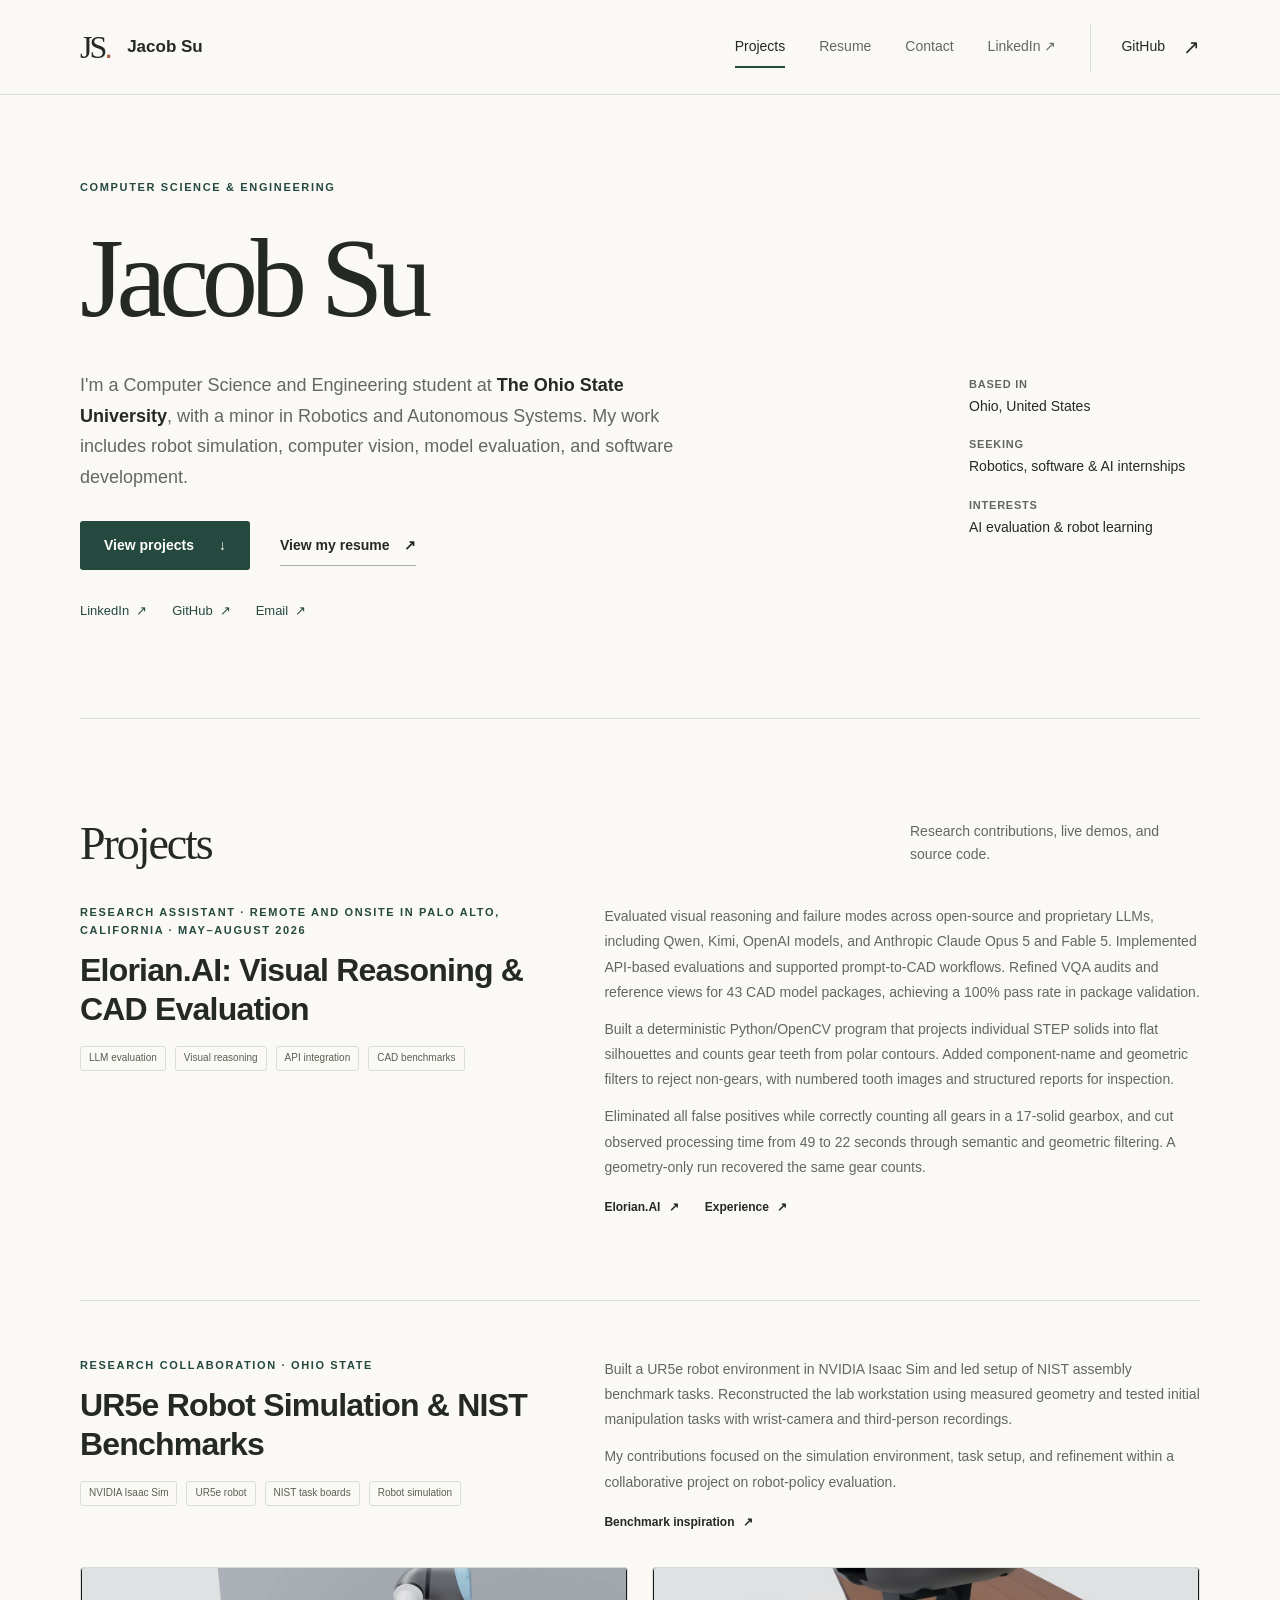
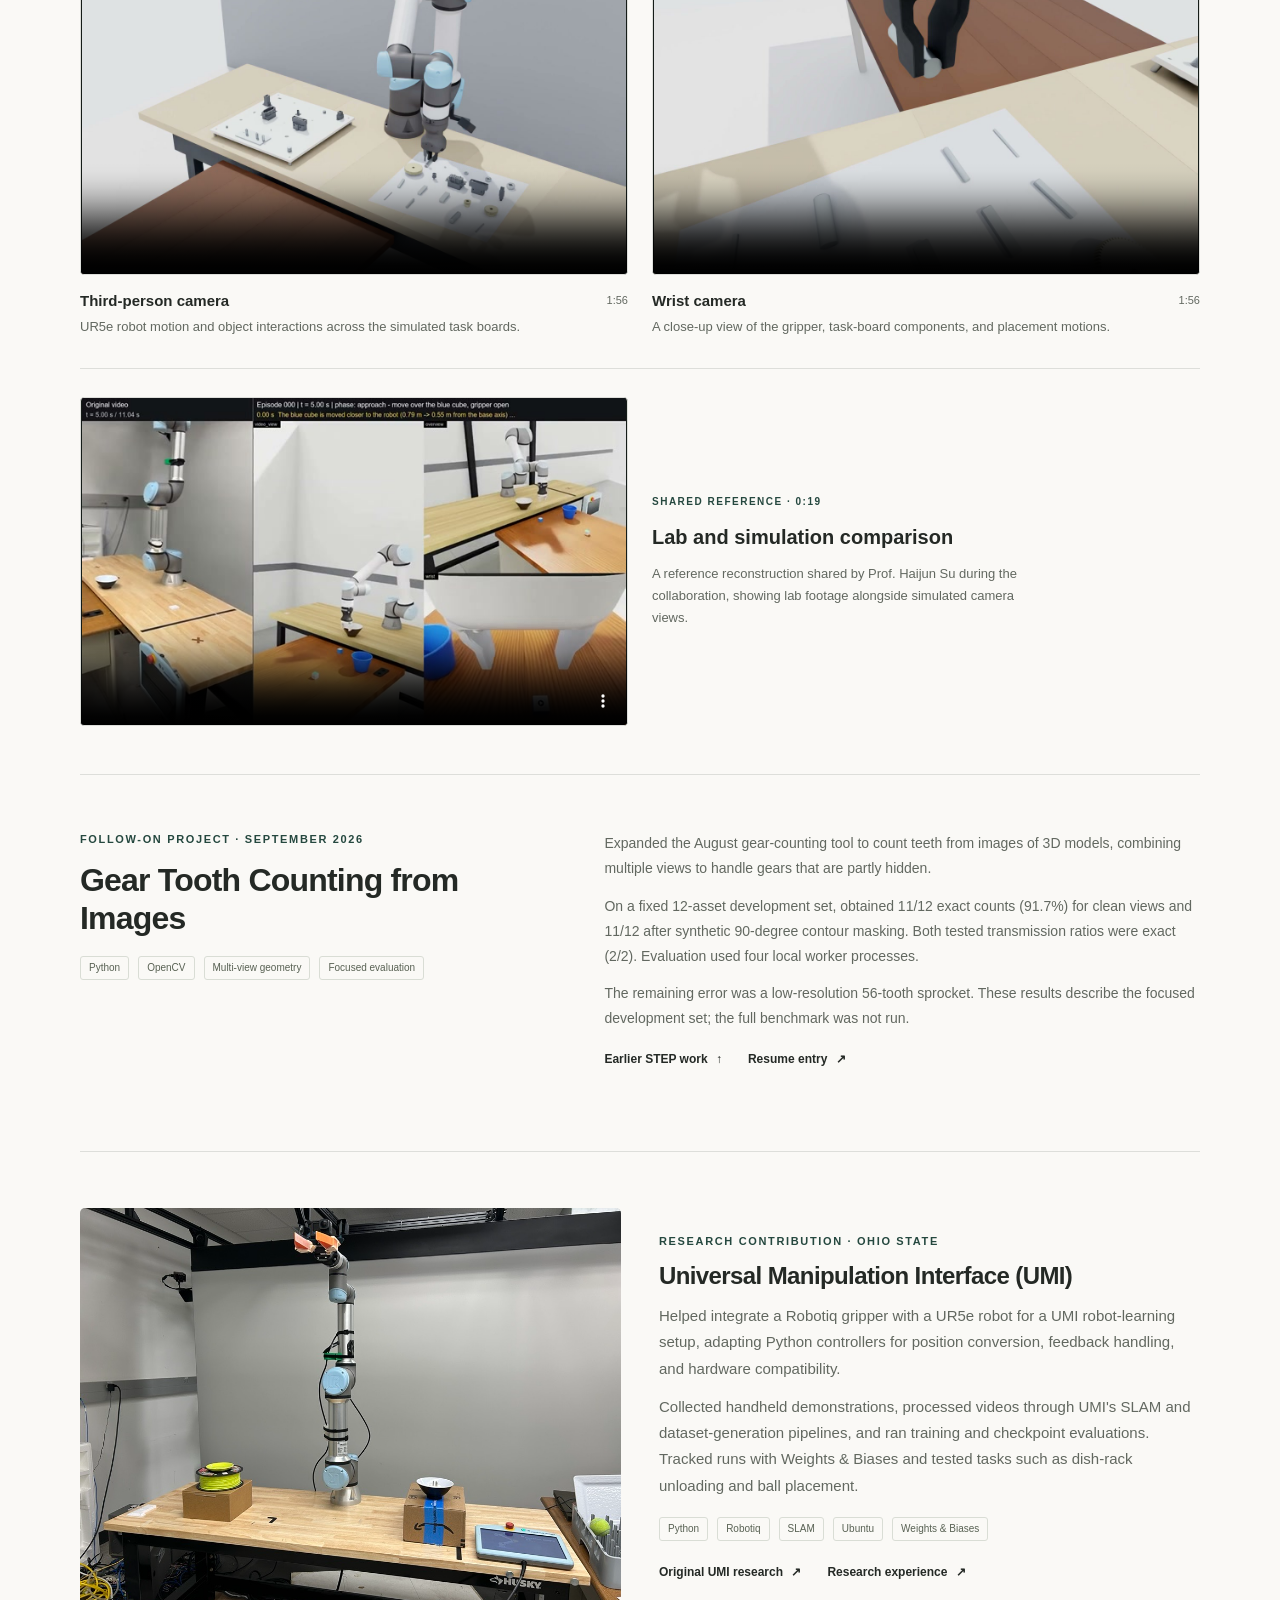
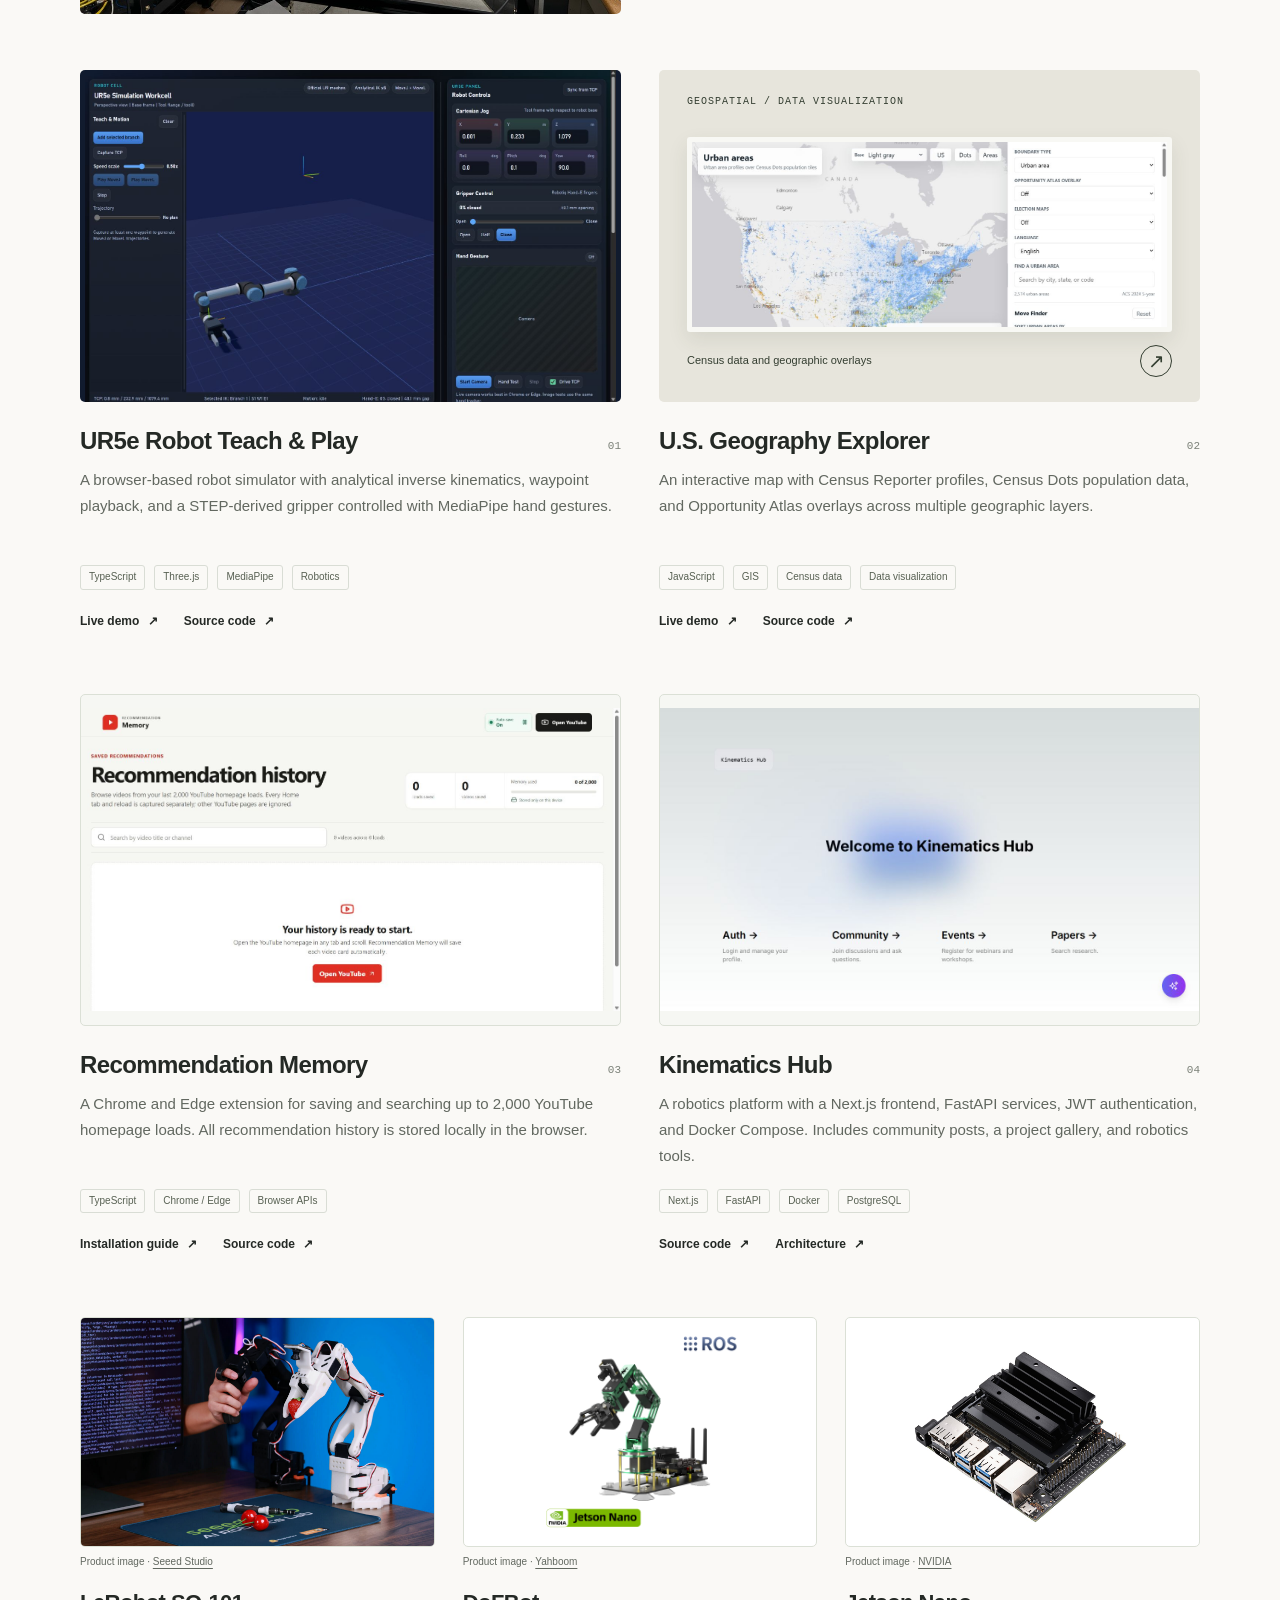
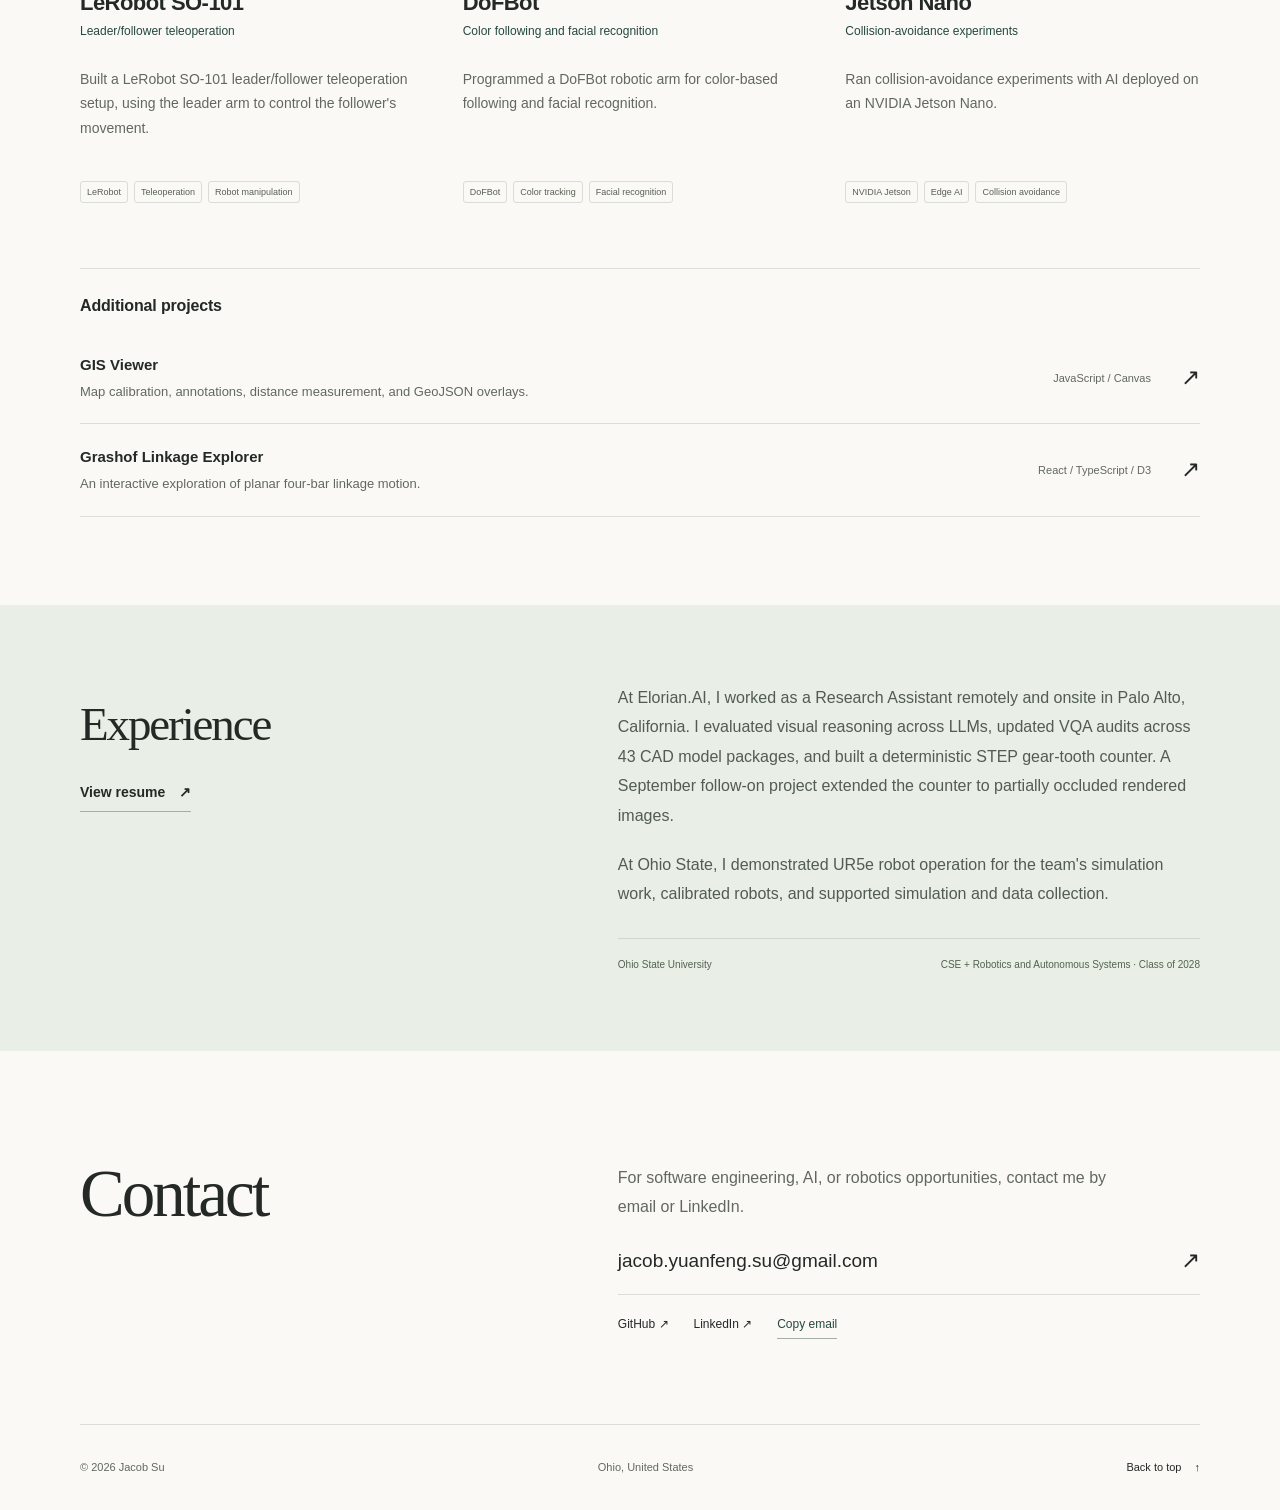
==== commit 481592a5: "Explain image-based gear counting in plain language" ====
--- a/index.html
+++ b/index.html
@@ -124,7 +124,7 @@
               <ul class="tags" aria-label="Gear counter technologies"><li>Python</li><li>OpenCV</li><li>Multi-view geometry</li><li>Focused evaluation</li></ul>
             </div>
             <div class="research-description">
-              <p>Extended the August STEP counter with an image-only pipeline for rendered CAD views. Rectified oblique gear faces, masked hidden contour arcs, and combined accepted views to estimate tooth counts under partial occlusion.</p>
+              <p>Expanded the August gear-counting tool to count teeth from images of 3D models, combining multiple views to handle gears that are partly hidden.</p>
               <p>On a fixed 12-asset development set, obtained 11/12 exact counts (91.7%) for clean views and 11/12 after synthetic 90-degree contour masking. Both tested transmission ratios were exact (2/2). Evaluation used four local worker processes.</p>
               <p>The remaining error was a low-resolution 56-tooth sprocket. These results describe the focused development set; the full benchmark was not run.</p>
               <div class="project-links"><a href="#elorian-ai">Earlier STEP work <span aria-hidden="true">↑</span></a><a href="resume.html#gear-counter-resume">Resume entry <span aria-hidden="true">↗</span></a></div>
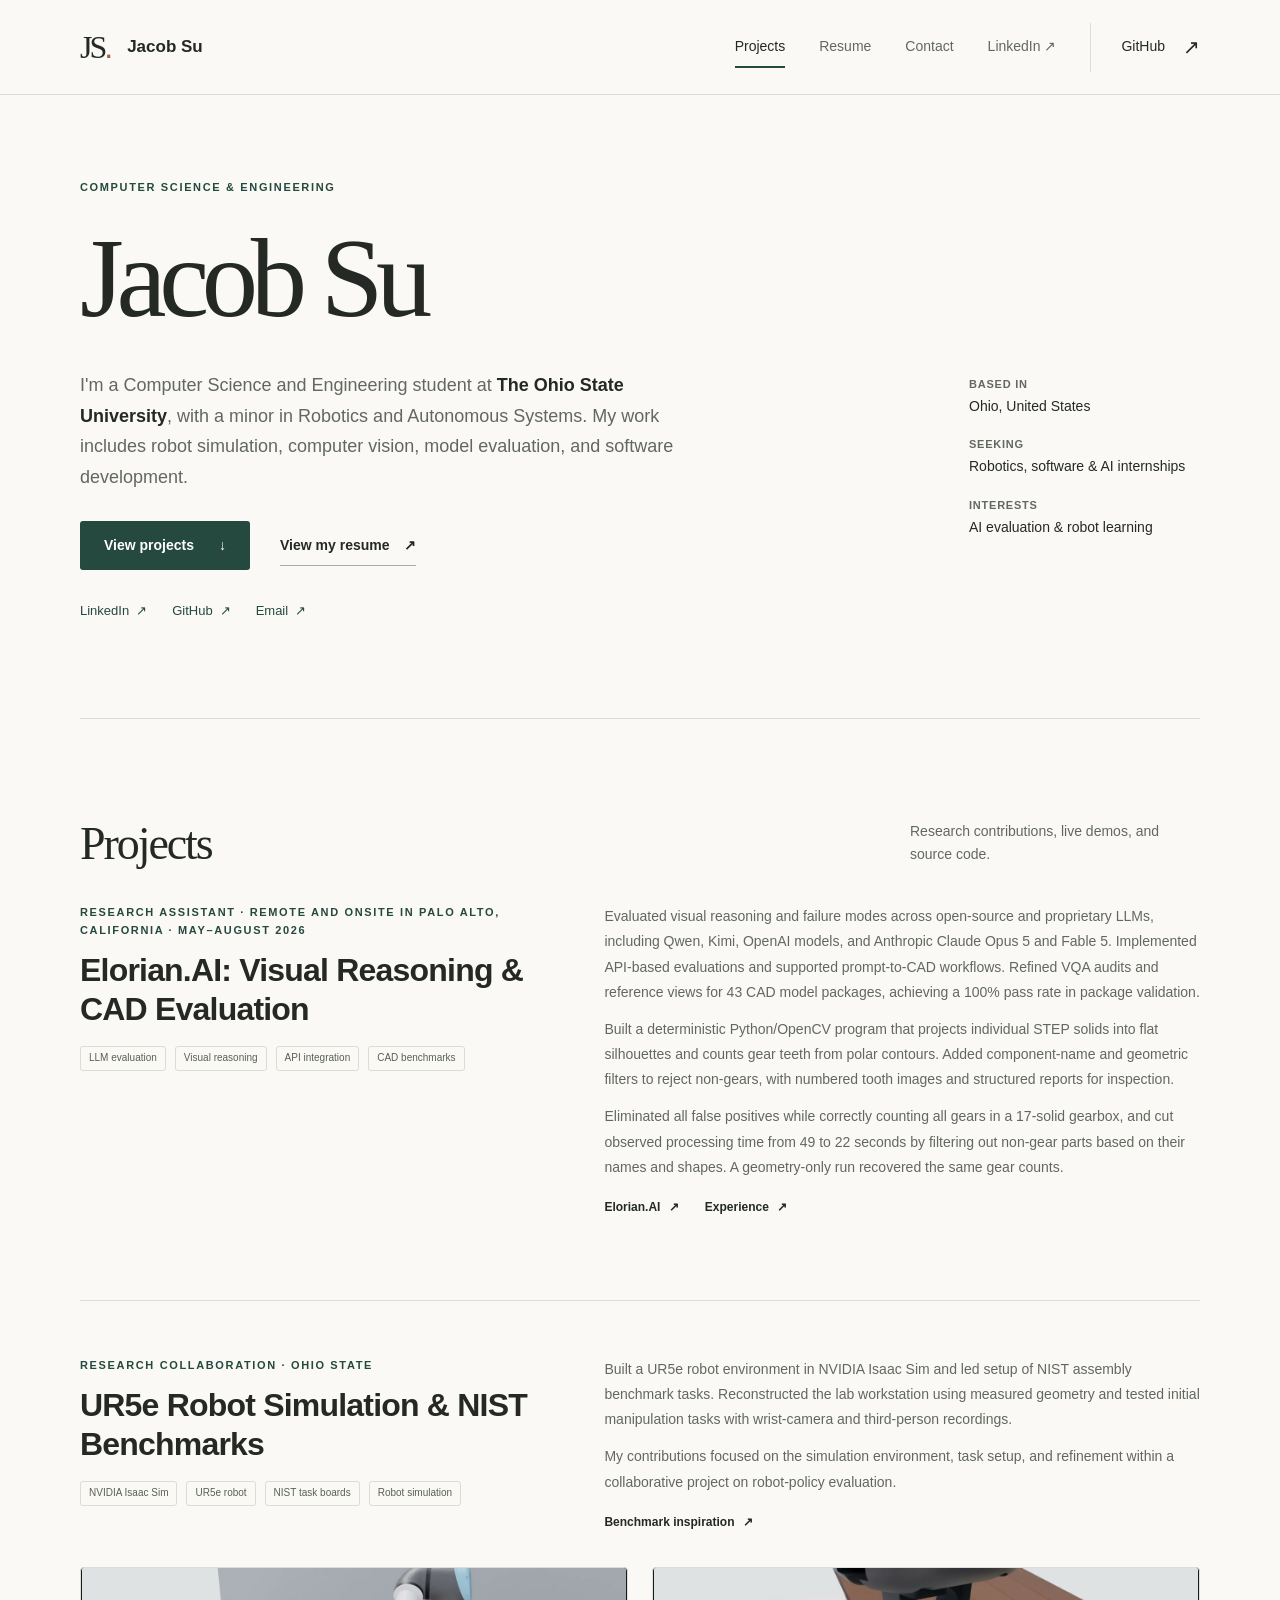
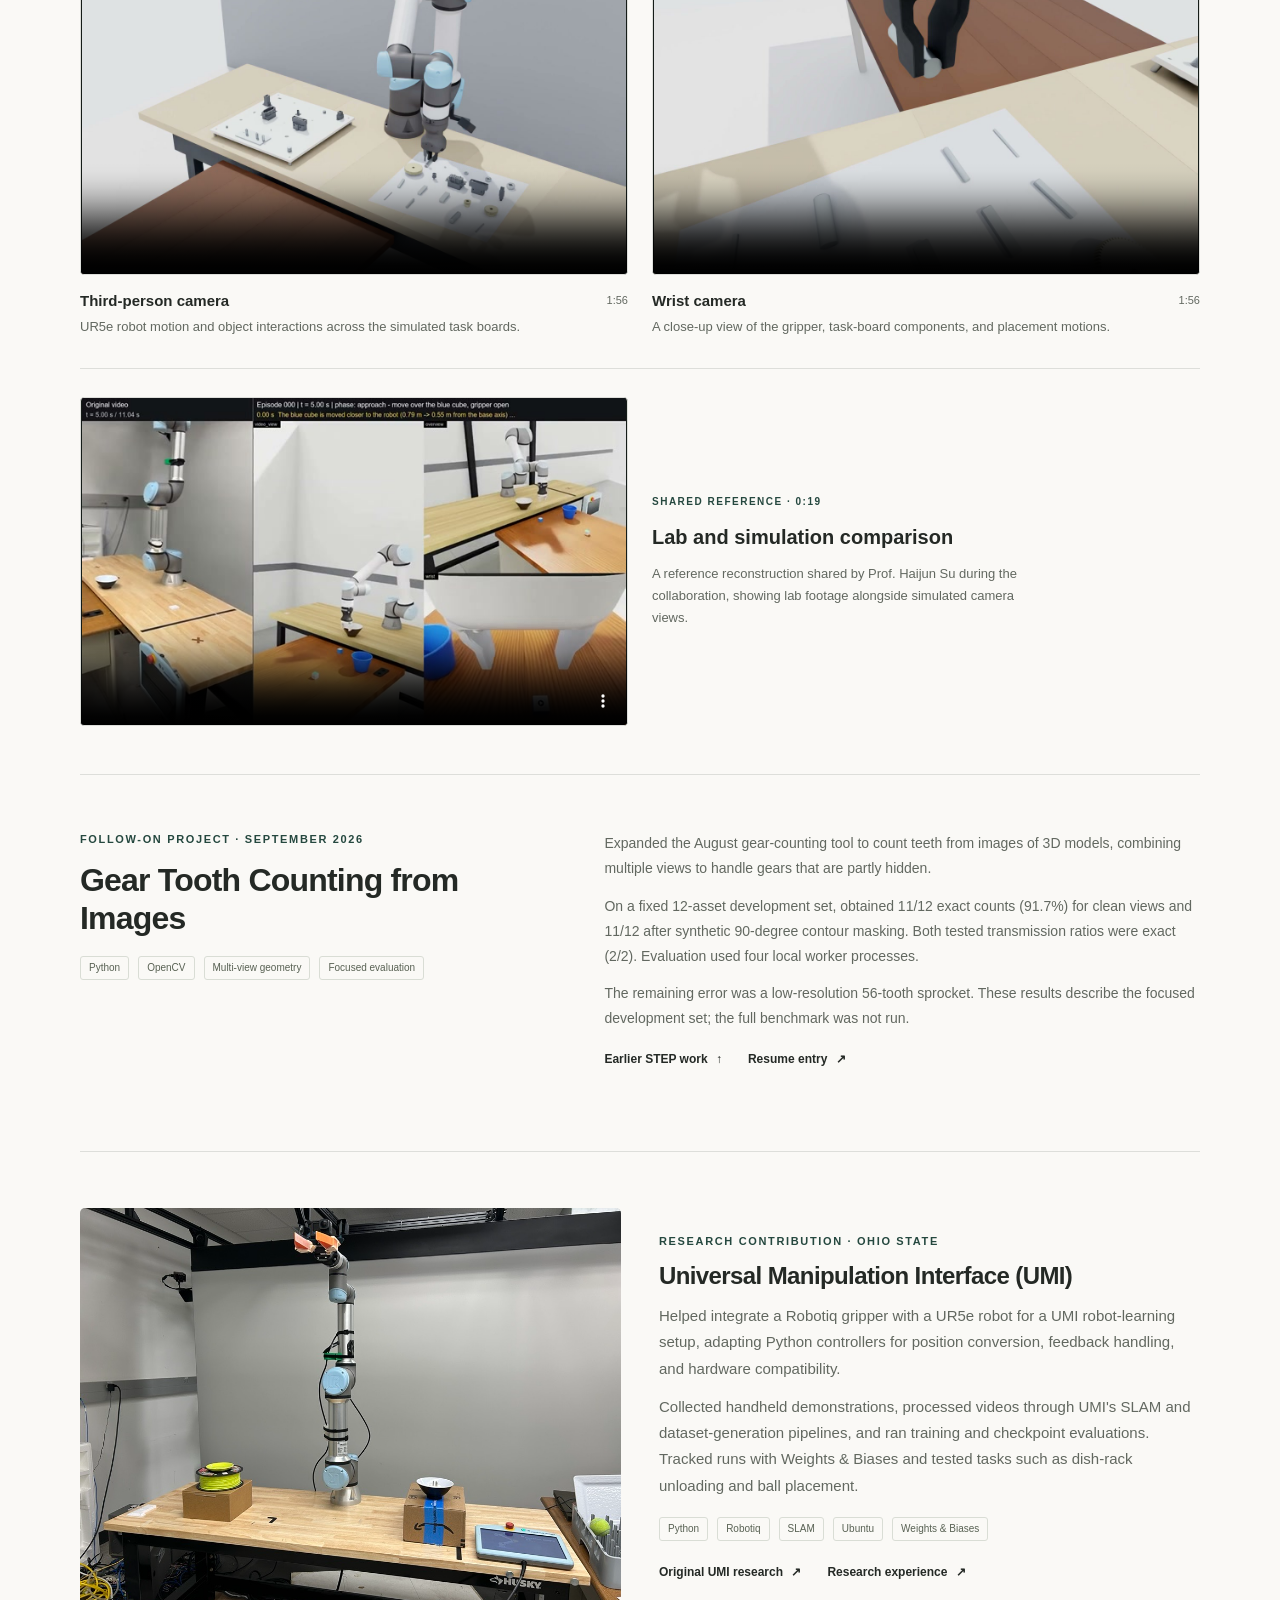
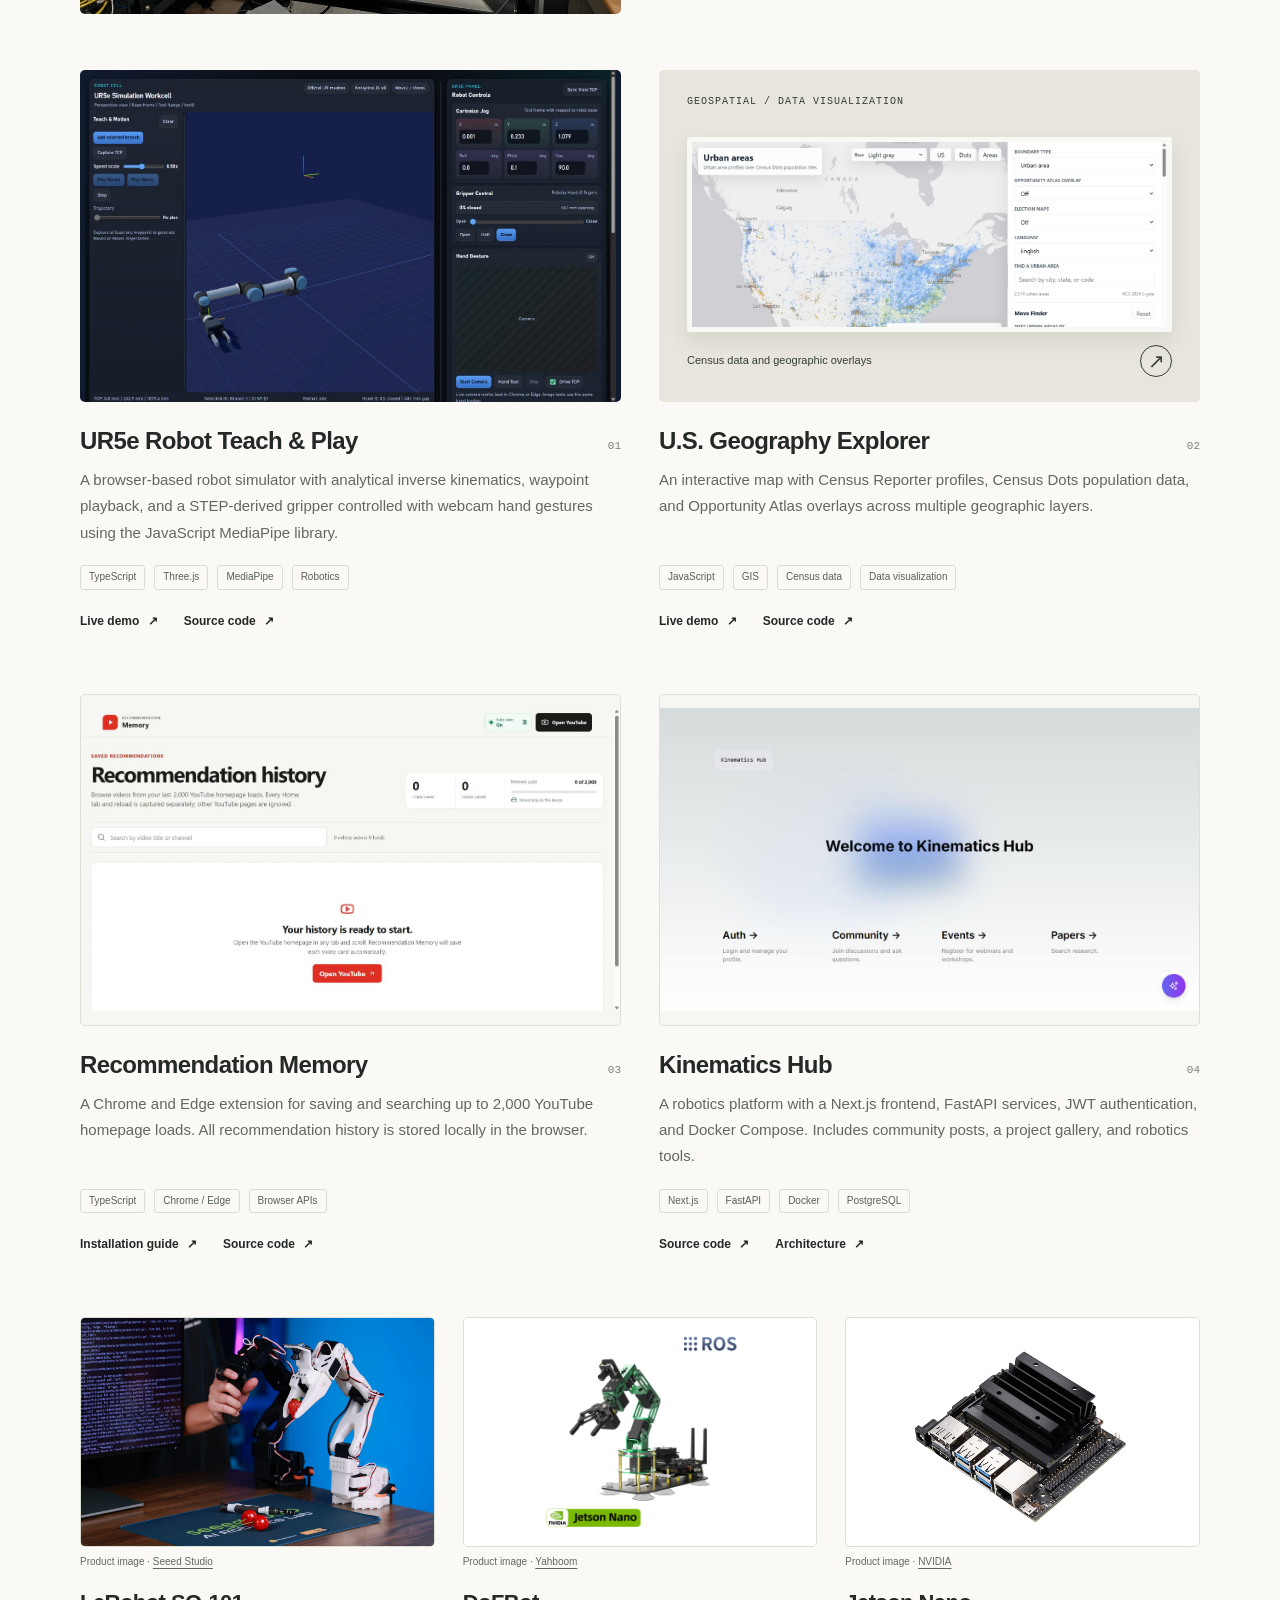
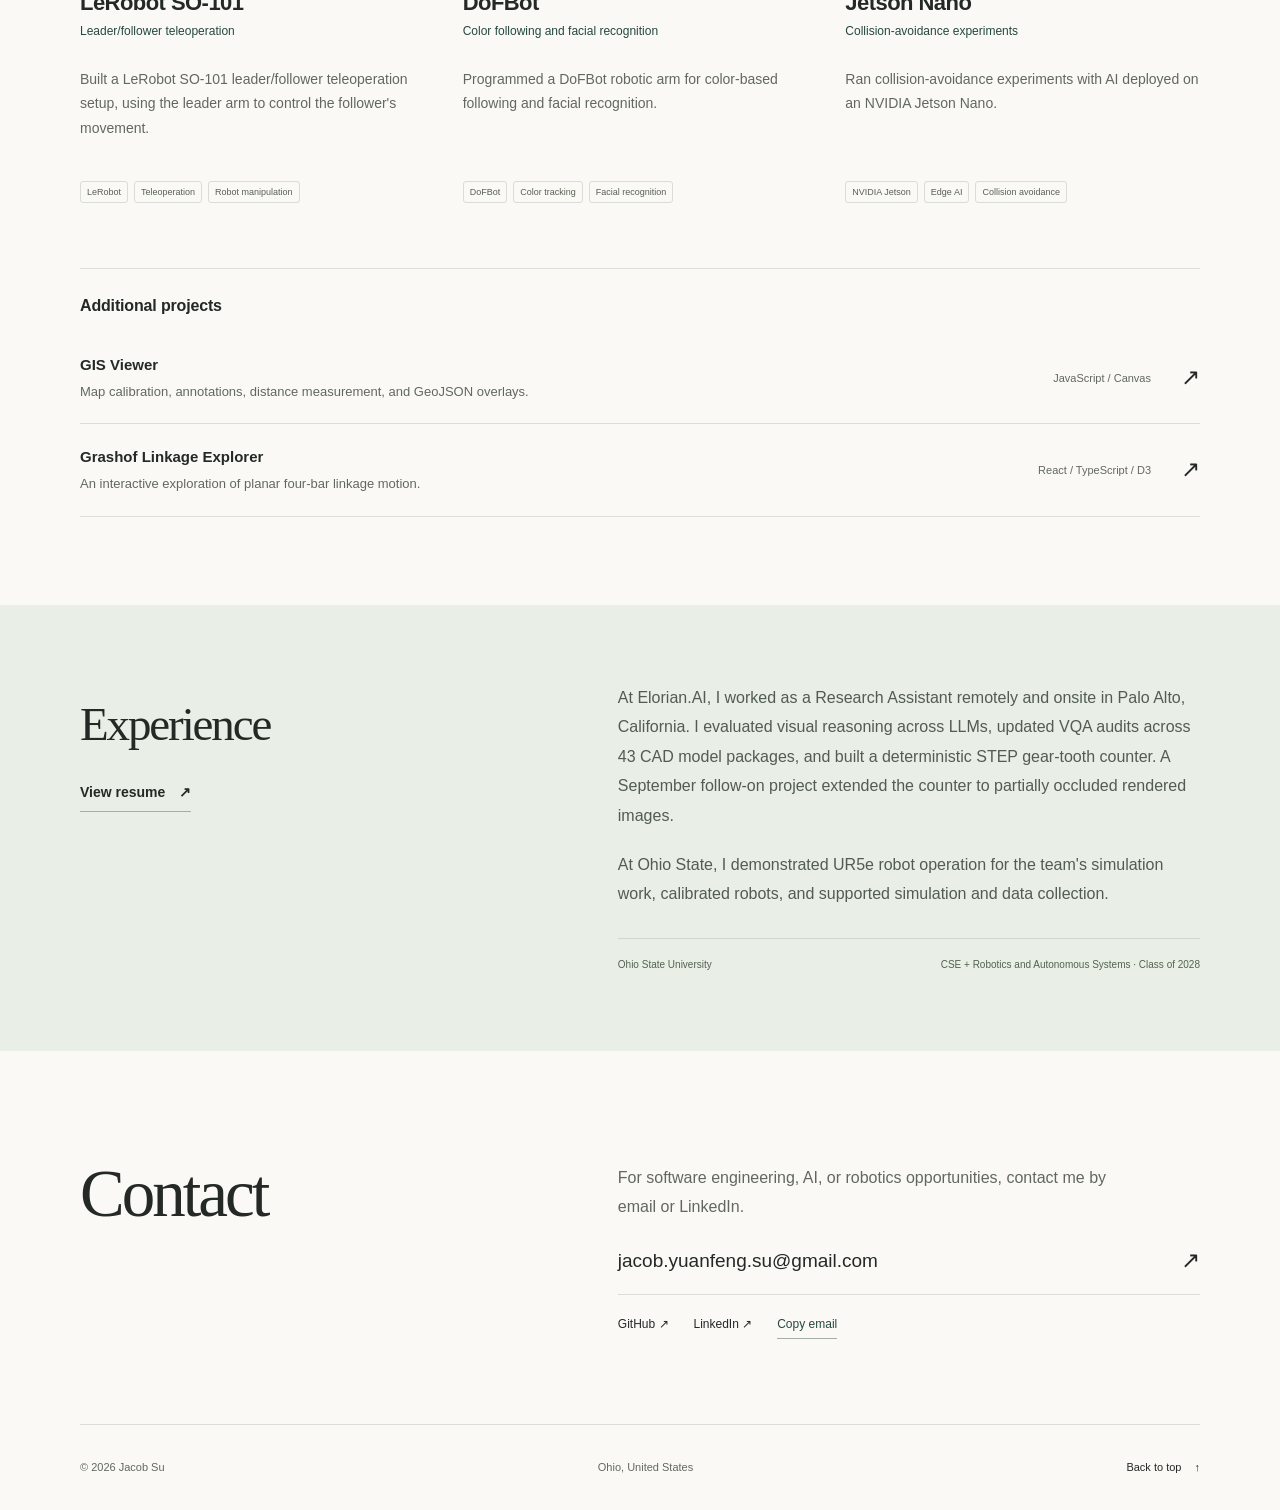
==== commit 2a4c6970: "Clarify project language and update AI coursework title" ====
--- a/index.html
+++ b/index.html
@@ -72,7 +72,7 @@
             <div class="research-description">
               <p>Evaluated visual reasoning and failure modes across open-source and proprietary LLMs, including Qwen, Kimi, OpenAI models, and Anthropic Claude Opus 5 and Fable 5. Implemented API-based evaluations and supported prompt-to-CAD workflows. Refined VQA audits and reference views for 43 CAD model packages, achieving a 100% pass rate in package validation.</p>
               <p>Built a deterministic Python/OpenCV program that projects individual STEP solids into flat silhouettes and counts gear teeth from polar contours. Added component-name and geometric filters to reject non-gears, with numbered tooth images and structured reports for inspection.</p>
-              <p>Eliminated all false positives while correctly counting all gears in a 17-solid gearbox, and cut observed processing time from 49 to 22 seconds through semantic and geometric filtering. A geometry-only run recovered the same gear counts.</p>
+              <p>Eliminated all false positives while correctly counting all gears in a 17-solid gearbox, and cut observed processing time from 49 to 22 seconds by filtering out non-gear parts based on their names and shapes. A geometry-only run recovered the same gear counts.</p>
               <div class="project-links"><a href="https://elorian.ai/" target="_blank" rel="noopener noreferrer">Elorian.AI <span aria-hidden="true">↗</span></a><a href="resume.html#elorian-experience">Experience <span aria-hidden="true">↗</span></a></div>
             </div>
           </div>
@@ -151,7 +151,7 @@
             <img src="assets/ur5e-preview.png" width="1440" height="900" alt="UR5e robot simulator screenshot showing the robot viewport, trajectory controls, and gripper controls" loading="lazy" decoding="async">
           </a>
           <div class="project-title"><h3>UR5e Robot Teach &amp; Play</h3><span class="project-number">01</span></div>
-          <p>A browser-based robot simulator with analytical inverse kinematics, waypoint playback, and a STEP-derived gripper controlled with MediaPipe hand gestures.</p>
+          <p>A browser-based robot simulator with analytical inverse kinematics, waypoint playback, and a STEP-derived gripper controlled with webcam hand gestures using the JavaScript MediaPipe library.</p>
           <ul class="tags" aria-label="UR5e robot technologies"><li>TypeScript</li><li>Three.js</li><li>MediaPipe</li><li>Robotics</li></ul>
           <div class="project-links"><a href="https://pekingperson.github.io/Hand_Control_UR5e/" target="_blank" rel="noopener noreferrer">Live demo <span aria-hidden="true">↗</span></a><a href="https://github.com/pekingperson/Hand_Control_UR5e" target="_blank" rel="noopener noreferrer">Source code <span aria-hidden="true">↗</span></a></div>
         </article>
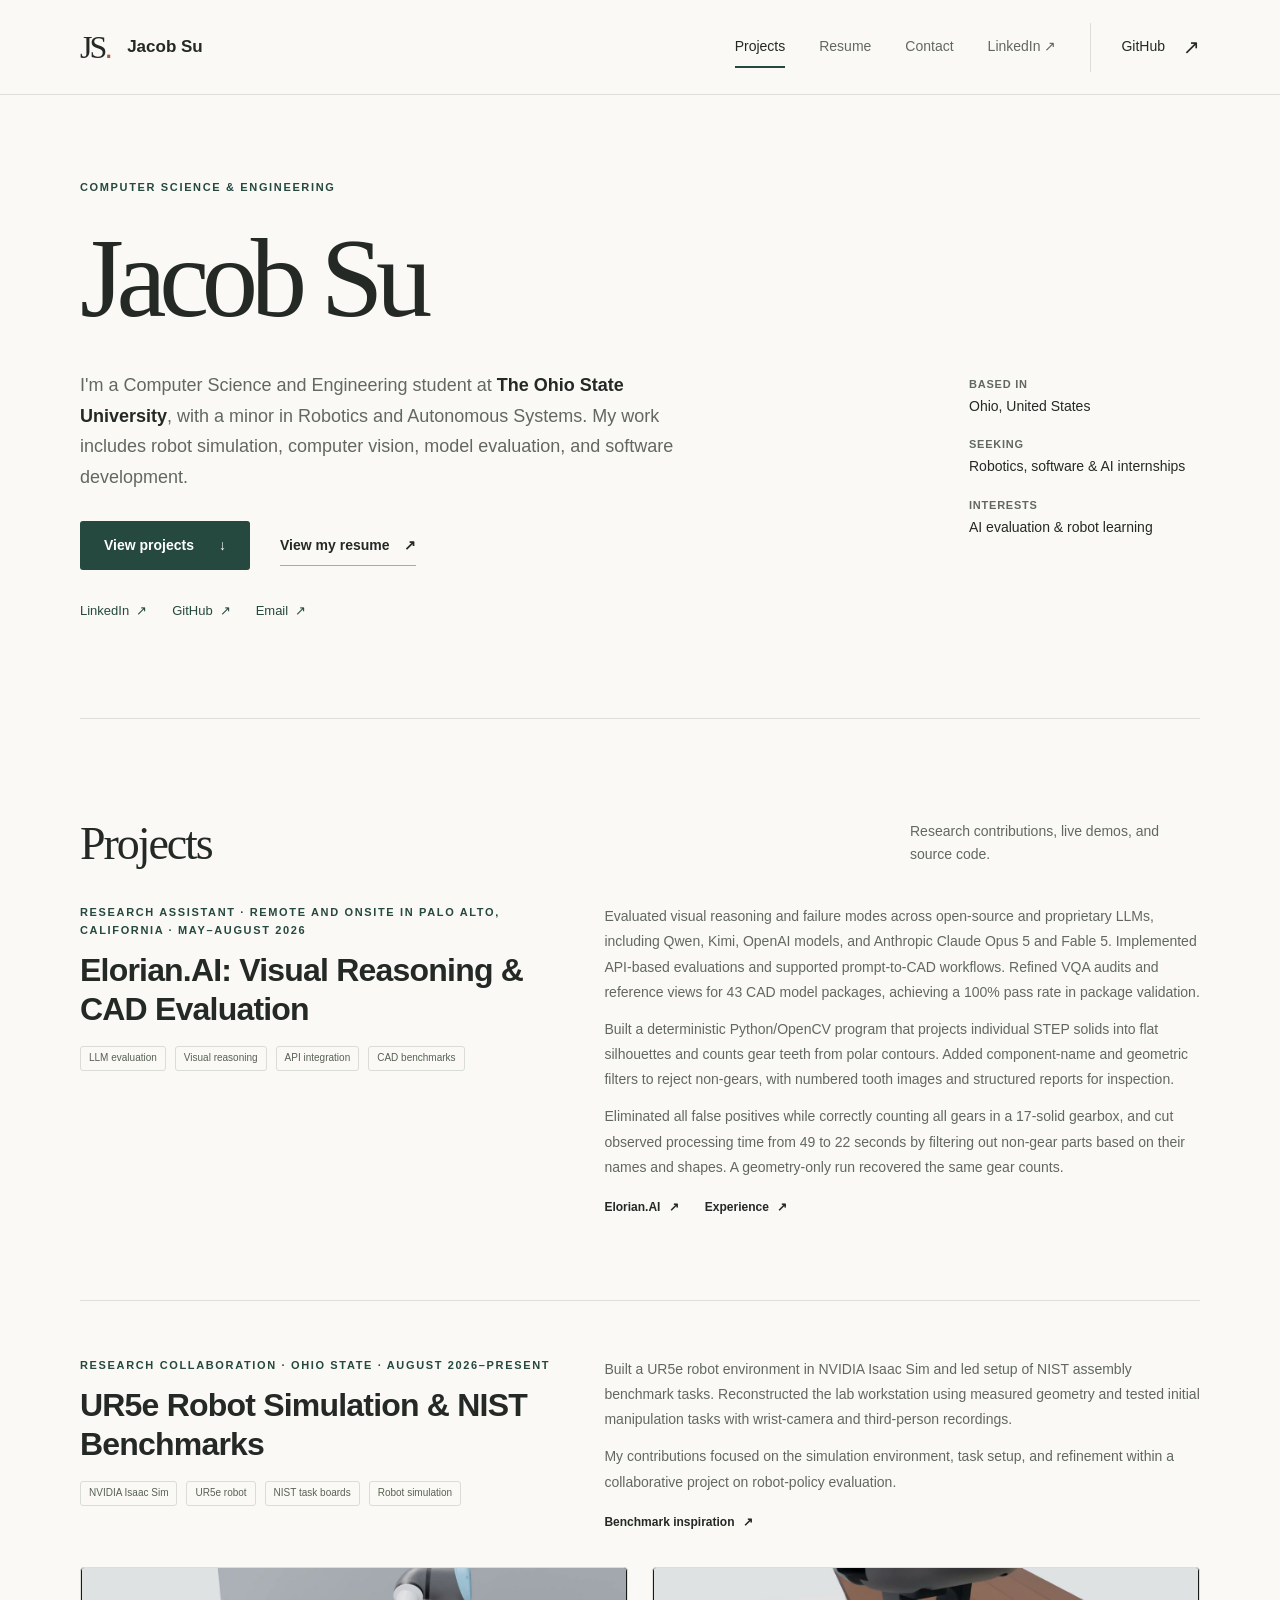
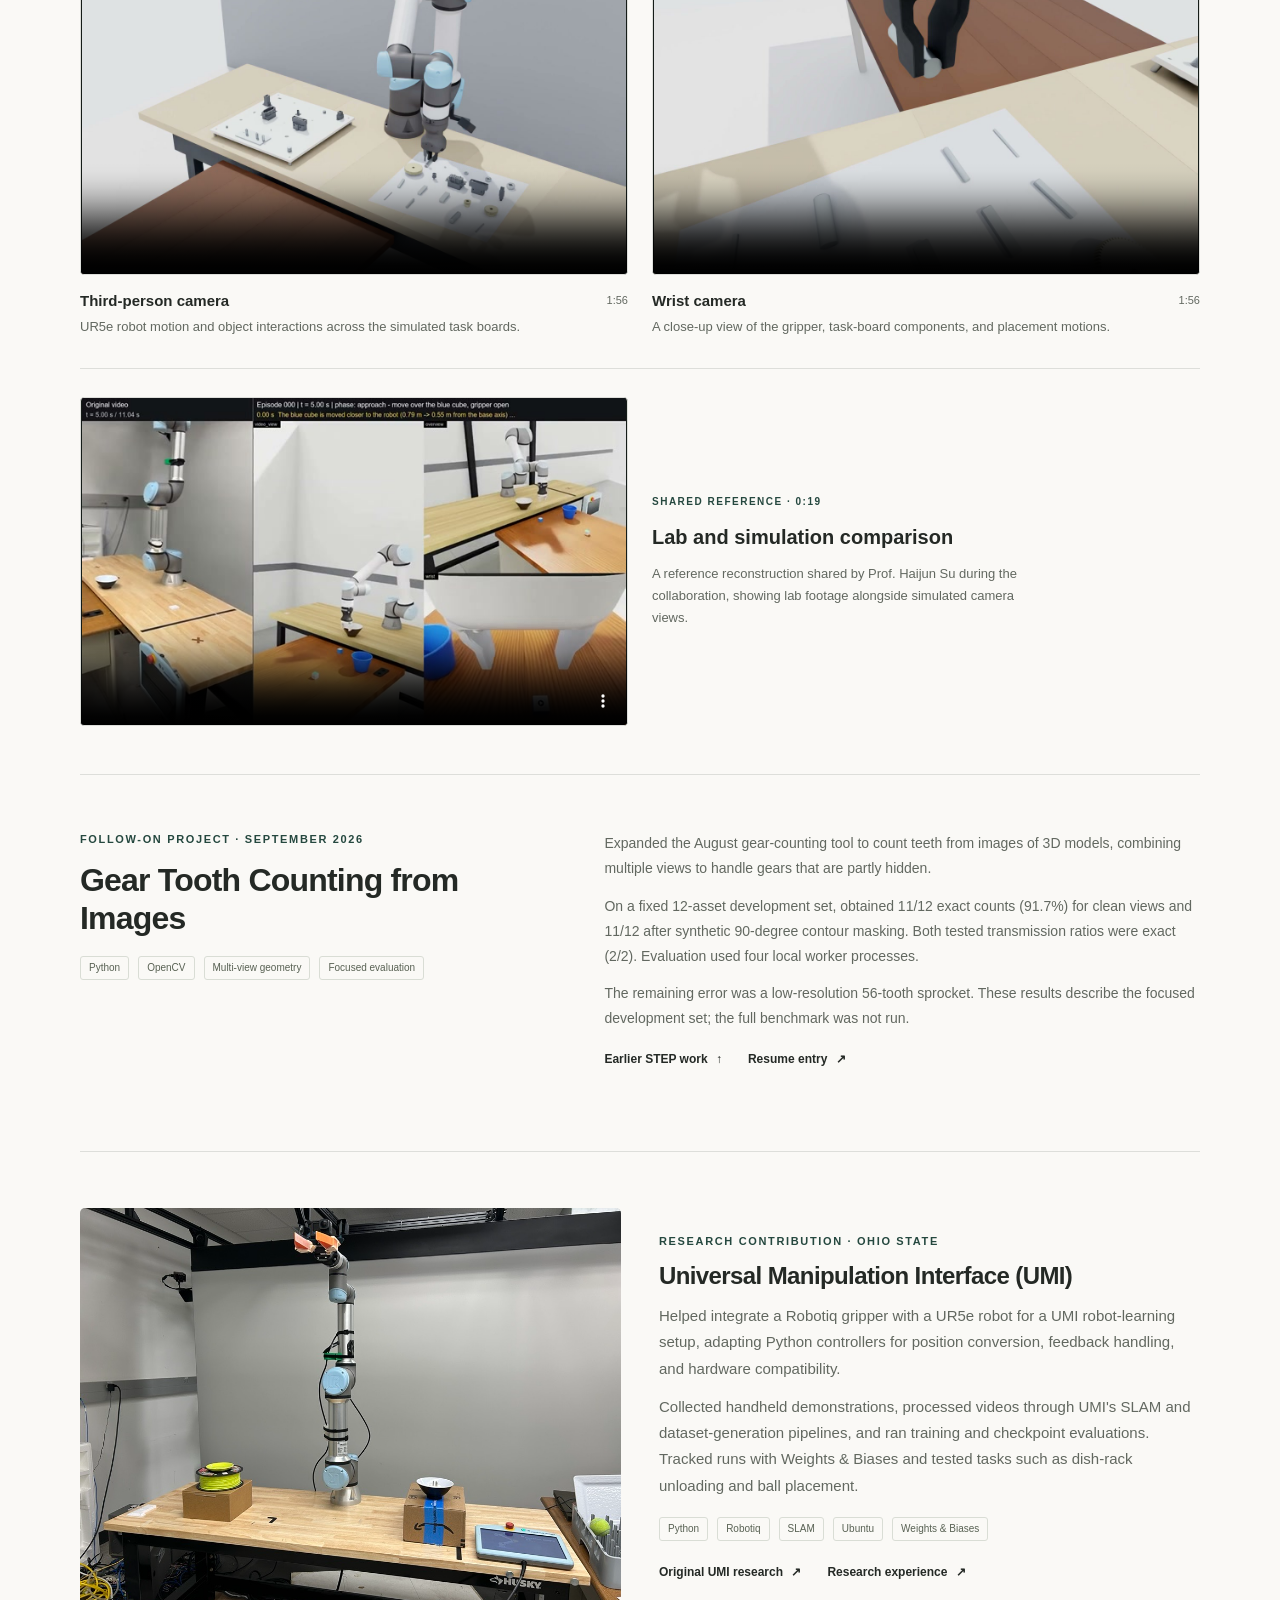
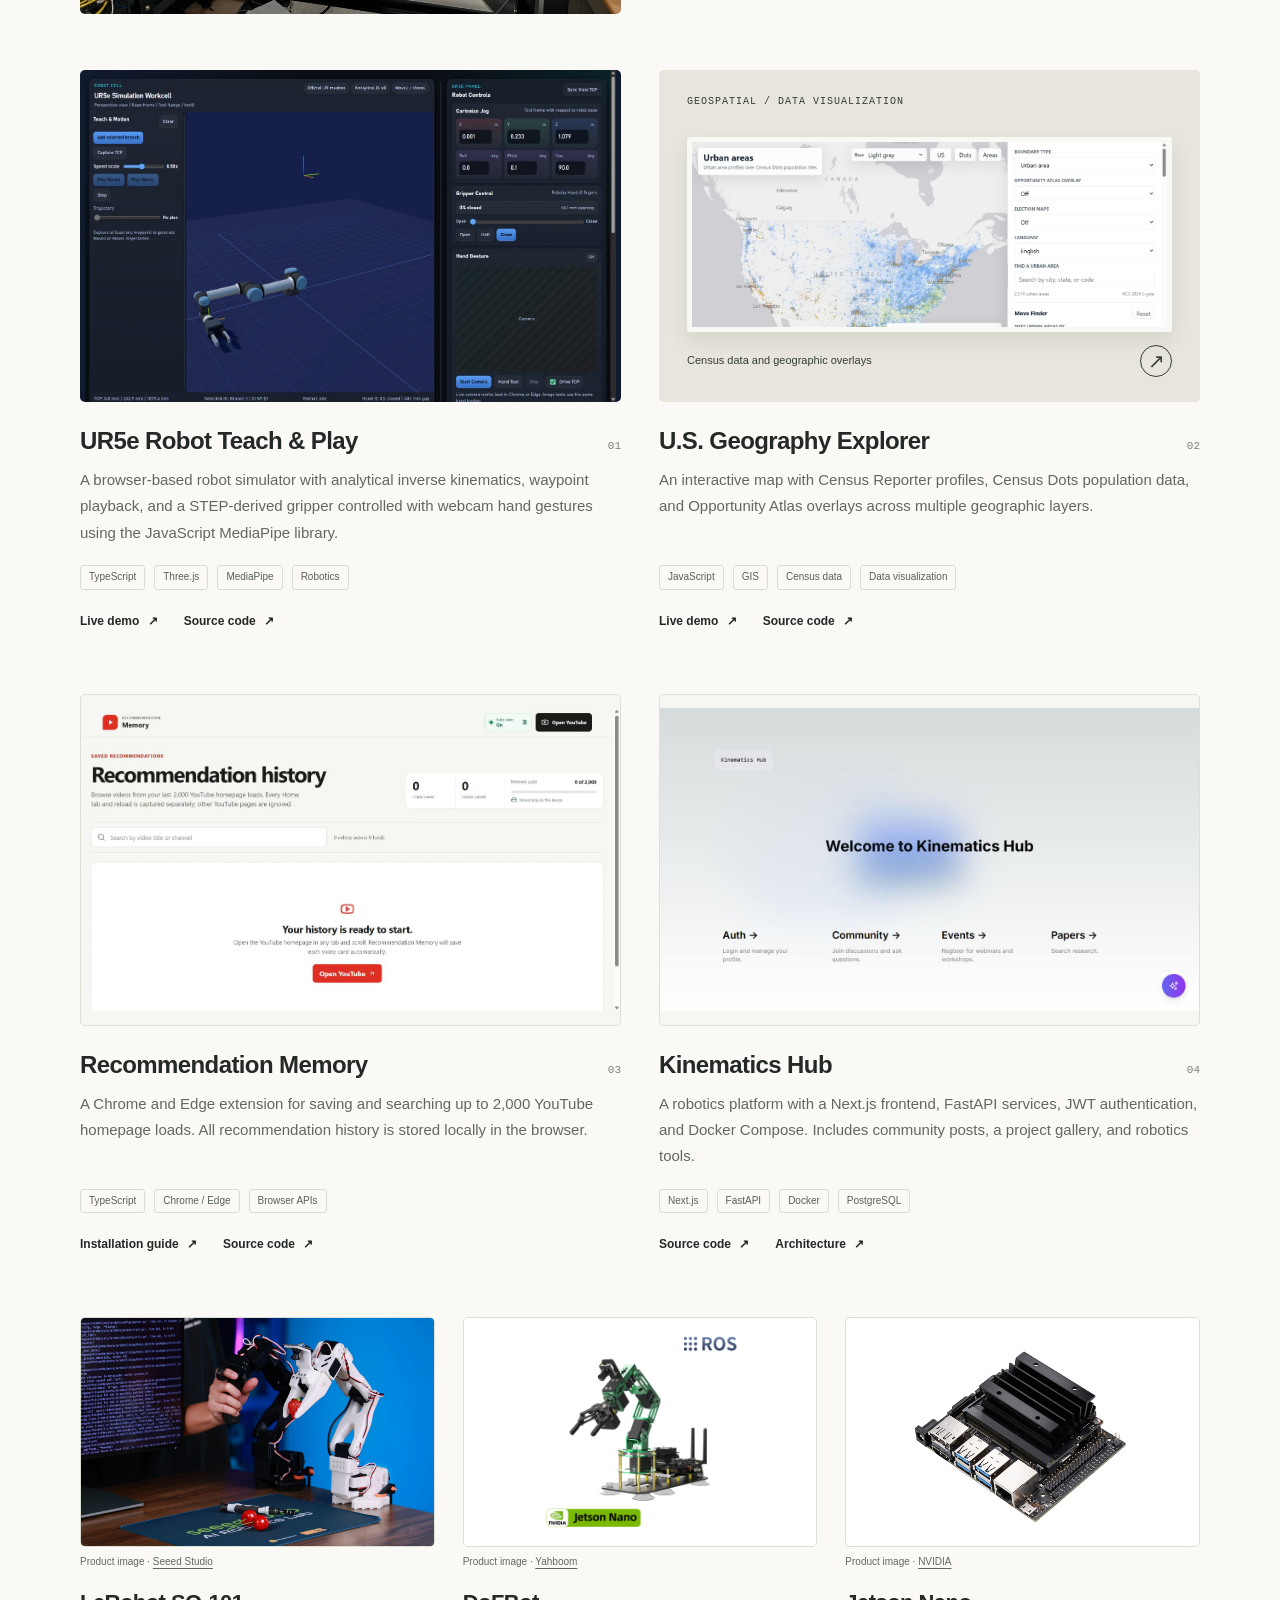
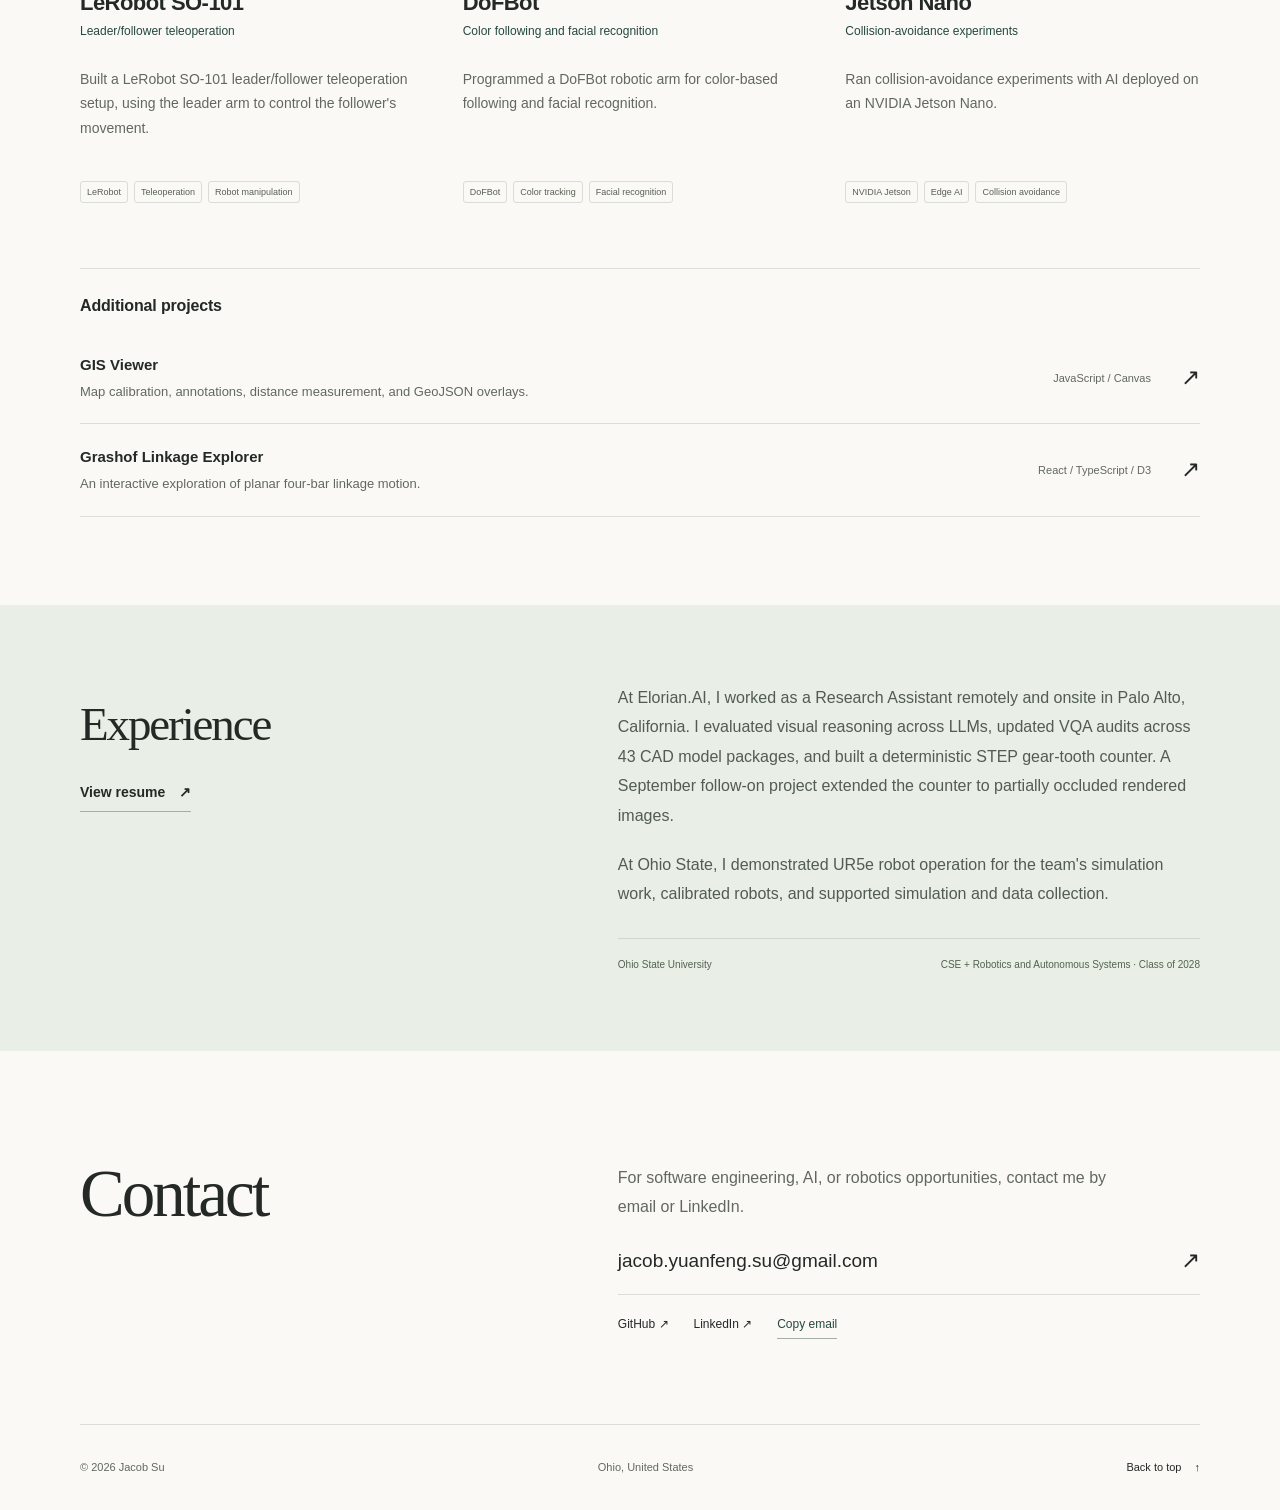
==== commit fec6b924: "Set NIST benchmark project dates to August 2026–Present" ====
--- a/index.html
+++ b/index.html
@@ -81,7 +81,7 @@
         <article class="project simulation-project" id="ur5e-simulation" aria-labelledby="simulation-title">
           <div class="simulation-heading">
             <div>
-              <p class="eyebrow">Research collaboration · Ohio State</p>
+              <p class="eyebrow">Research collaboration · Ohio State · August 2026–Present</p>
               <h3 id="simulation-title">UR5e Robot Simulation &amp; NIST Benchmarks</h3>
               <ul class="tags" aria-label="Simulation project technologies"><li>NVIDIA Isaac Sim</li><li>UR5e robot</li><li>NIST task boards</li><li>Robot simulation</li></ul>
             </div>
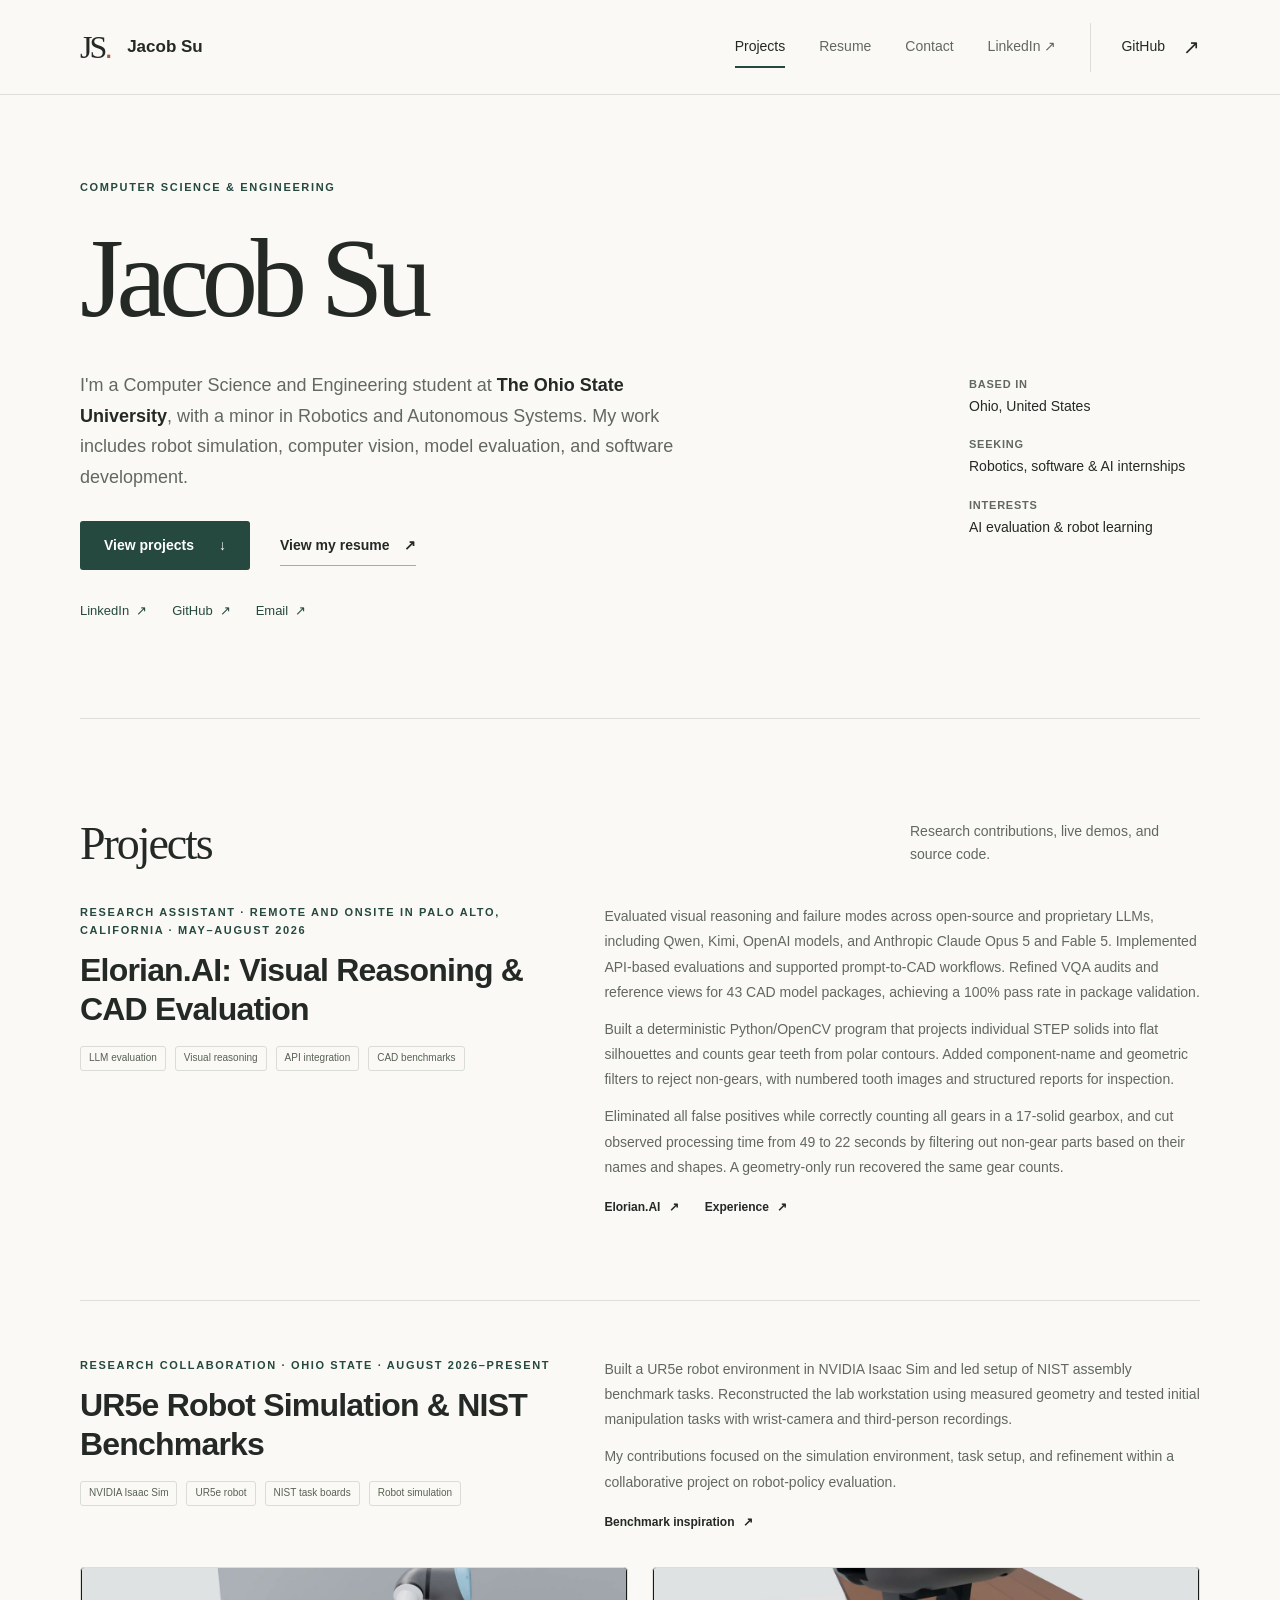
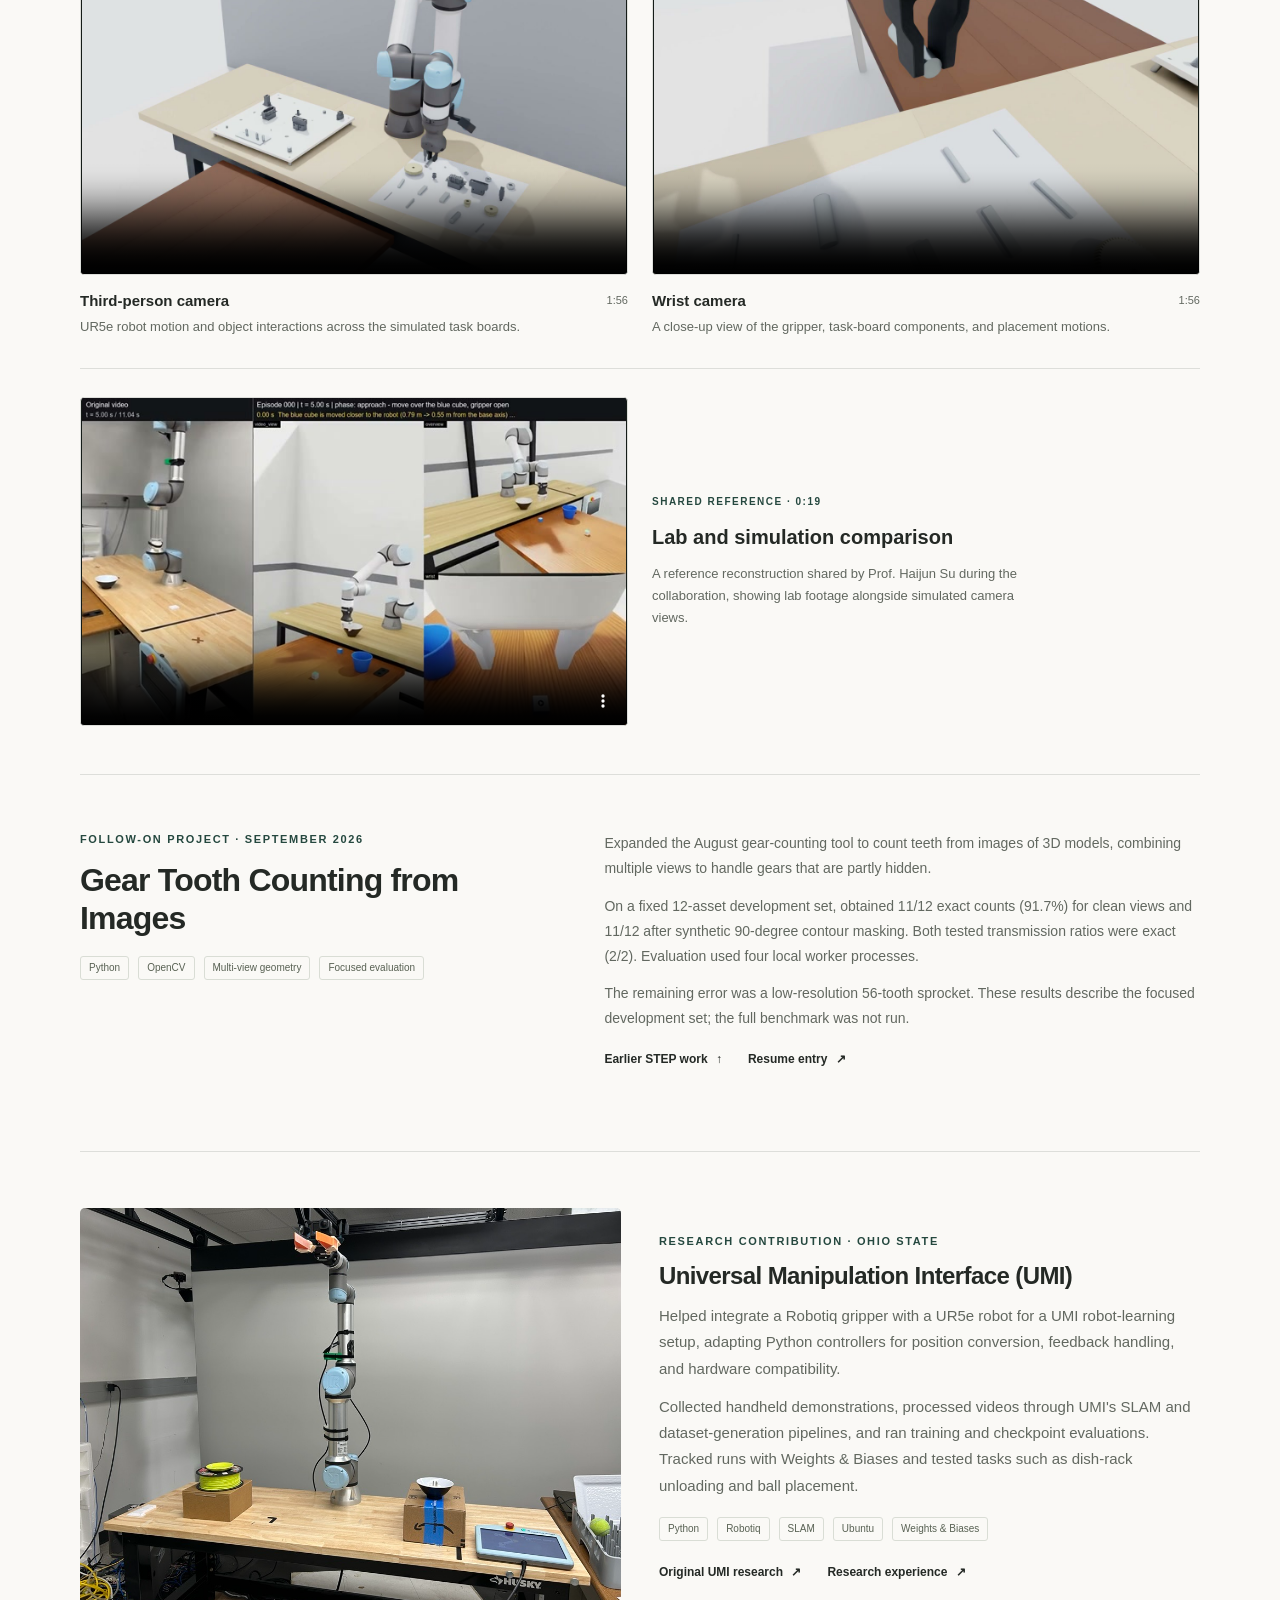
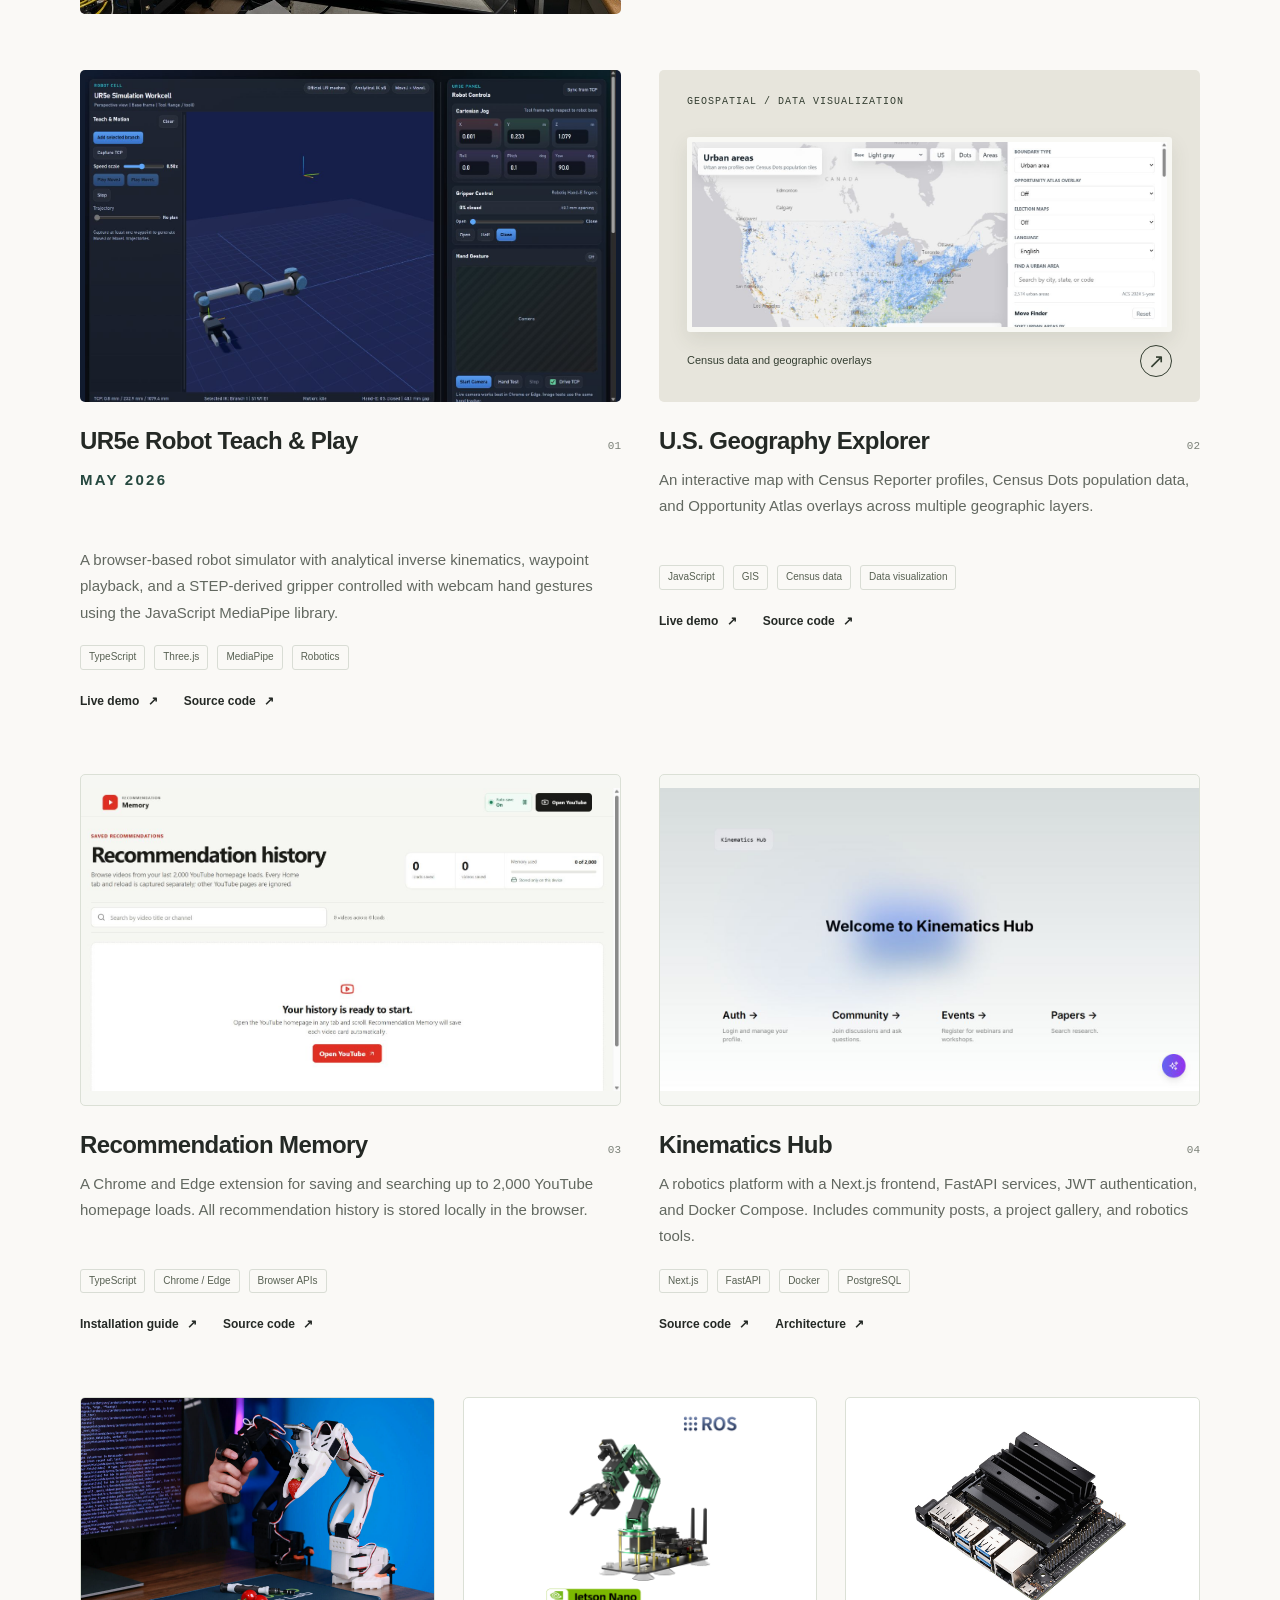
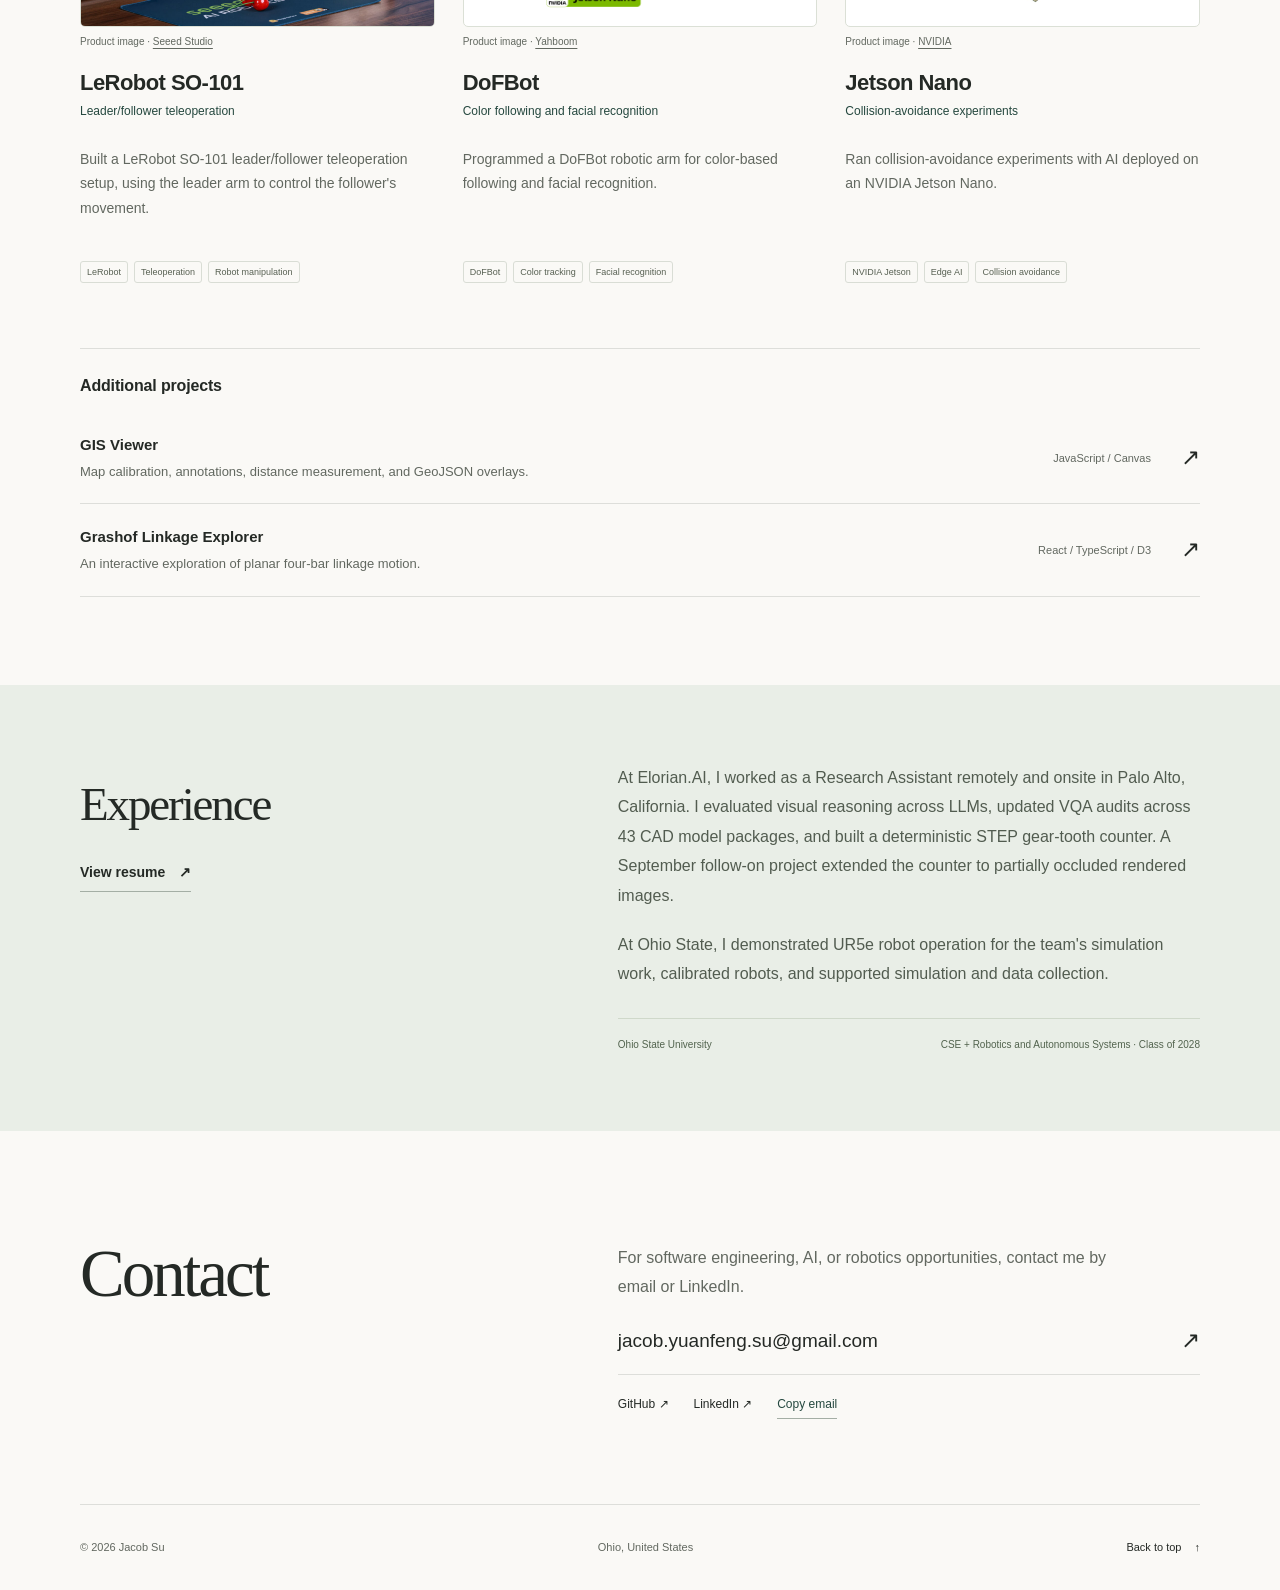
==== commit 2a016826: "Add May 2026 date to UR5e Robot Teach and Play" ====
--- a/index.html
+++ b/index.html
@@ -151,6 +151,7 @@
             <img src="assets/ur5e-preview.png" width="1440" height="900" alt="UR5e robot simulator screenshot showing the robot viewport, trajectory controls, and gripper controls" loading="lazy" decoding="async">
           </a>
           <div class="project-title"><h3>UR5e Robot Teach &amp; Play</h3><span class="project-number">01</span></div>
+          <p class="eyebrow"><time datetime="2026-05">May 2026</time></p>
           <p>A browser-based robot simulator with analytical inverse kinematics, waypoint playback, and a STEP-derived gripper controlled with webcam hand gestures using the JavaScript MediaPipe library.</p>
           <ul class="tags" aria-label="UR5e robot technologies"><li>TypeScript</li><li>Three.js</li><li>MediaPipe</li><li>Robotics</li></ul>
           <div class="project-links"><a href="https://pekingperson.github.io/Hand_Control_UR5e/" target="_blank" rel="noopener noreferrer">Live demo <span aria-hidden="true">↗</span></a><a href="https://github.com/pekingperson/Hand_Control_UR5e" target="_blank" rel="noopener noreferrer">Source code <span aria-hidden="true">↗</span></a></div>
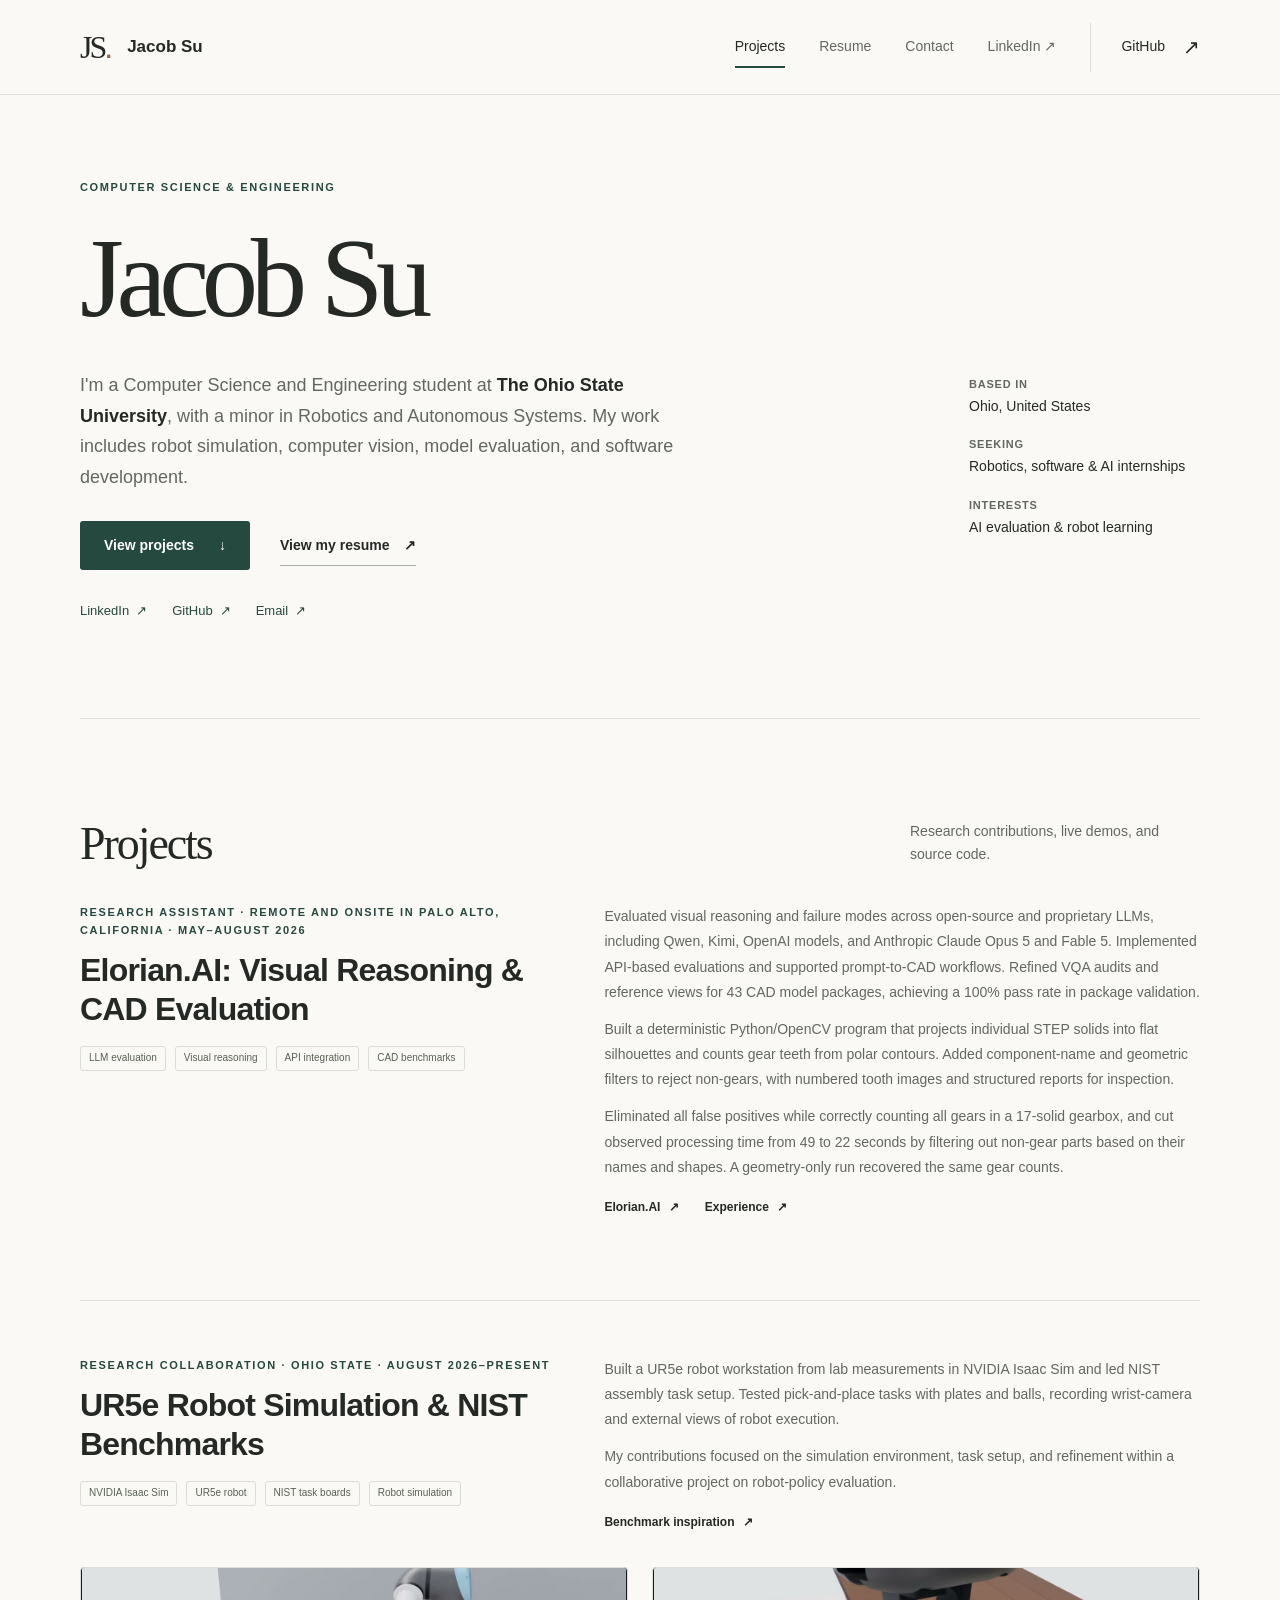
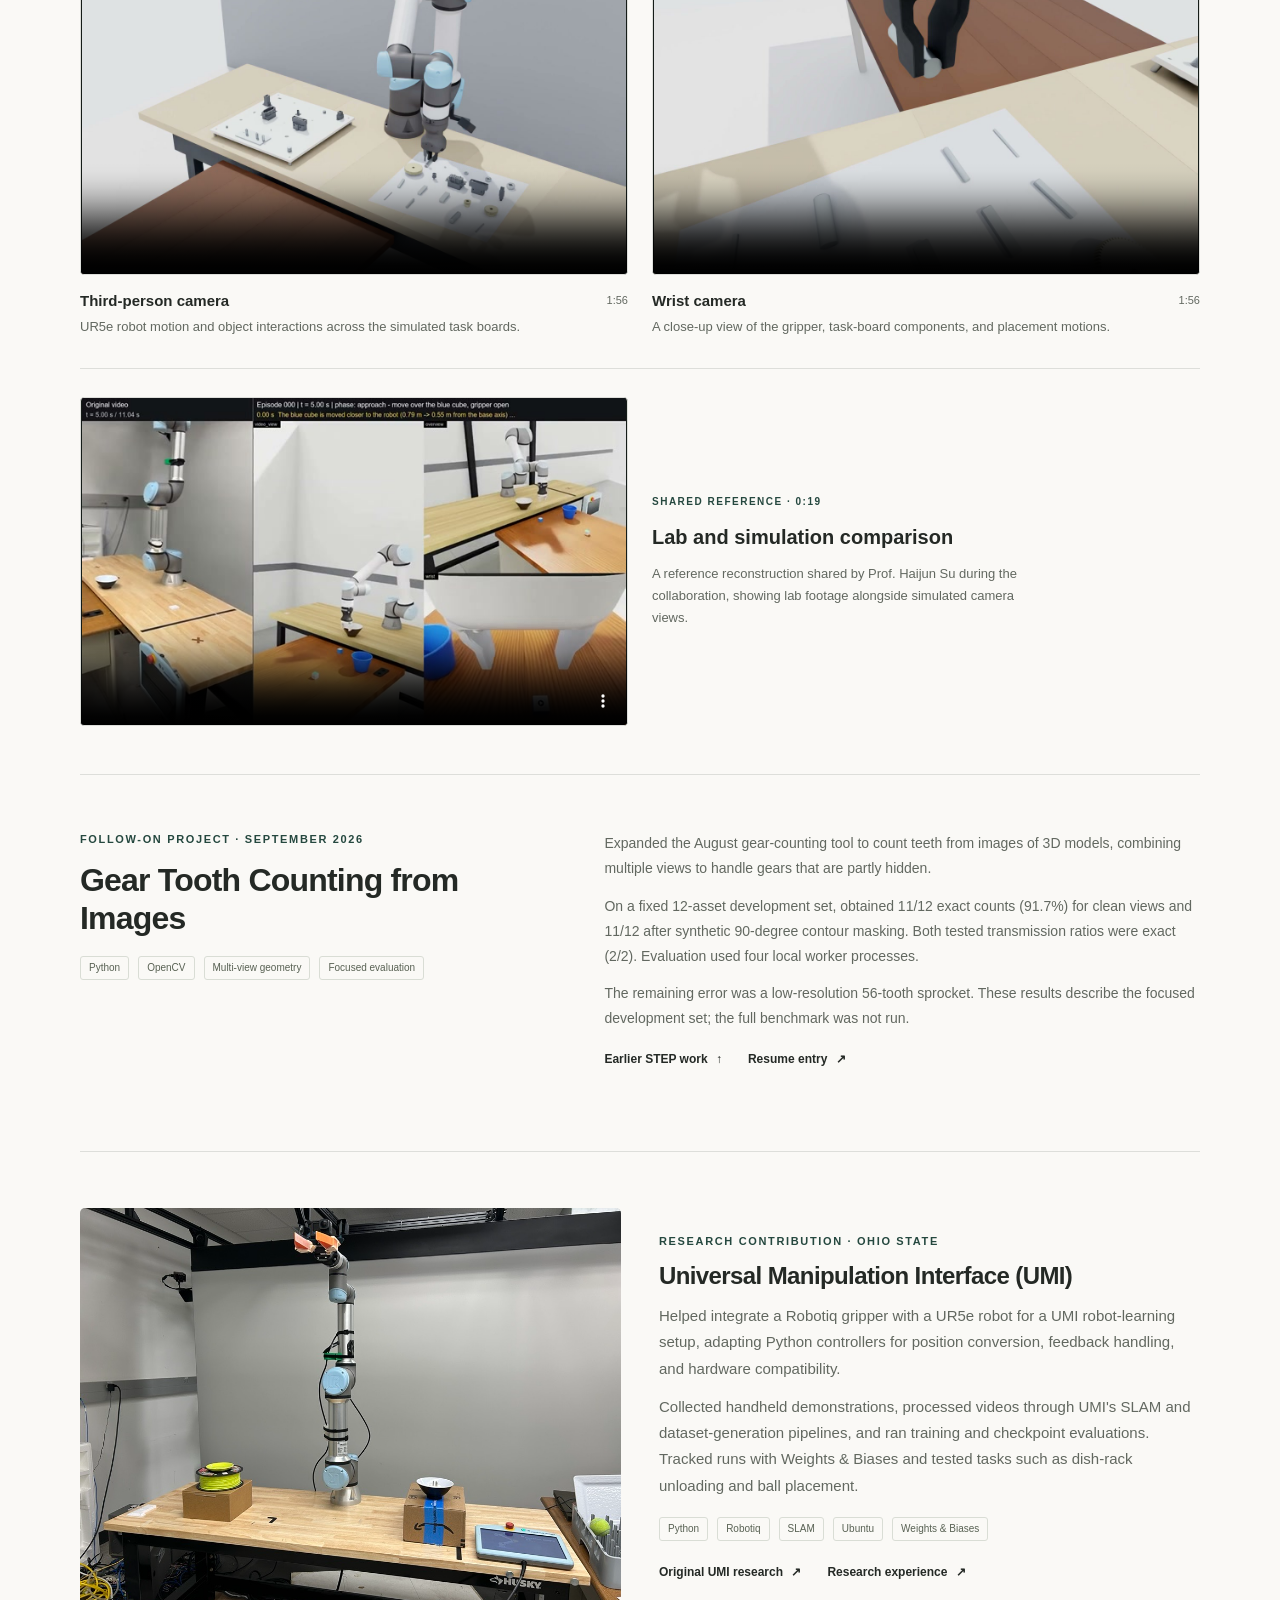
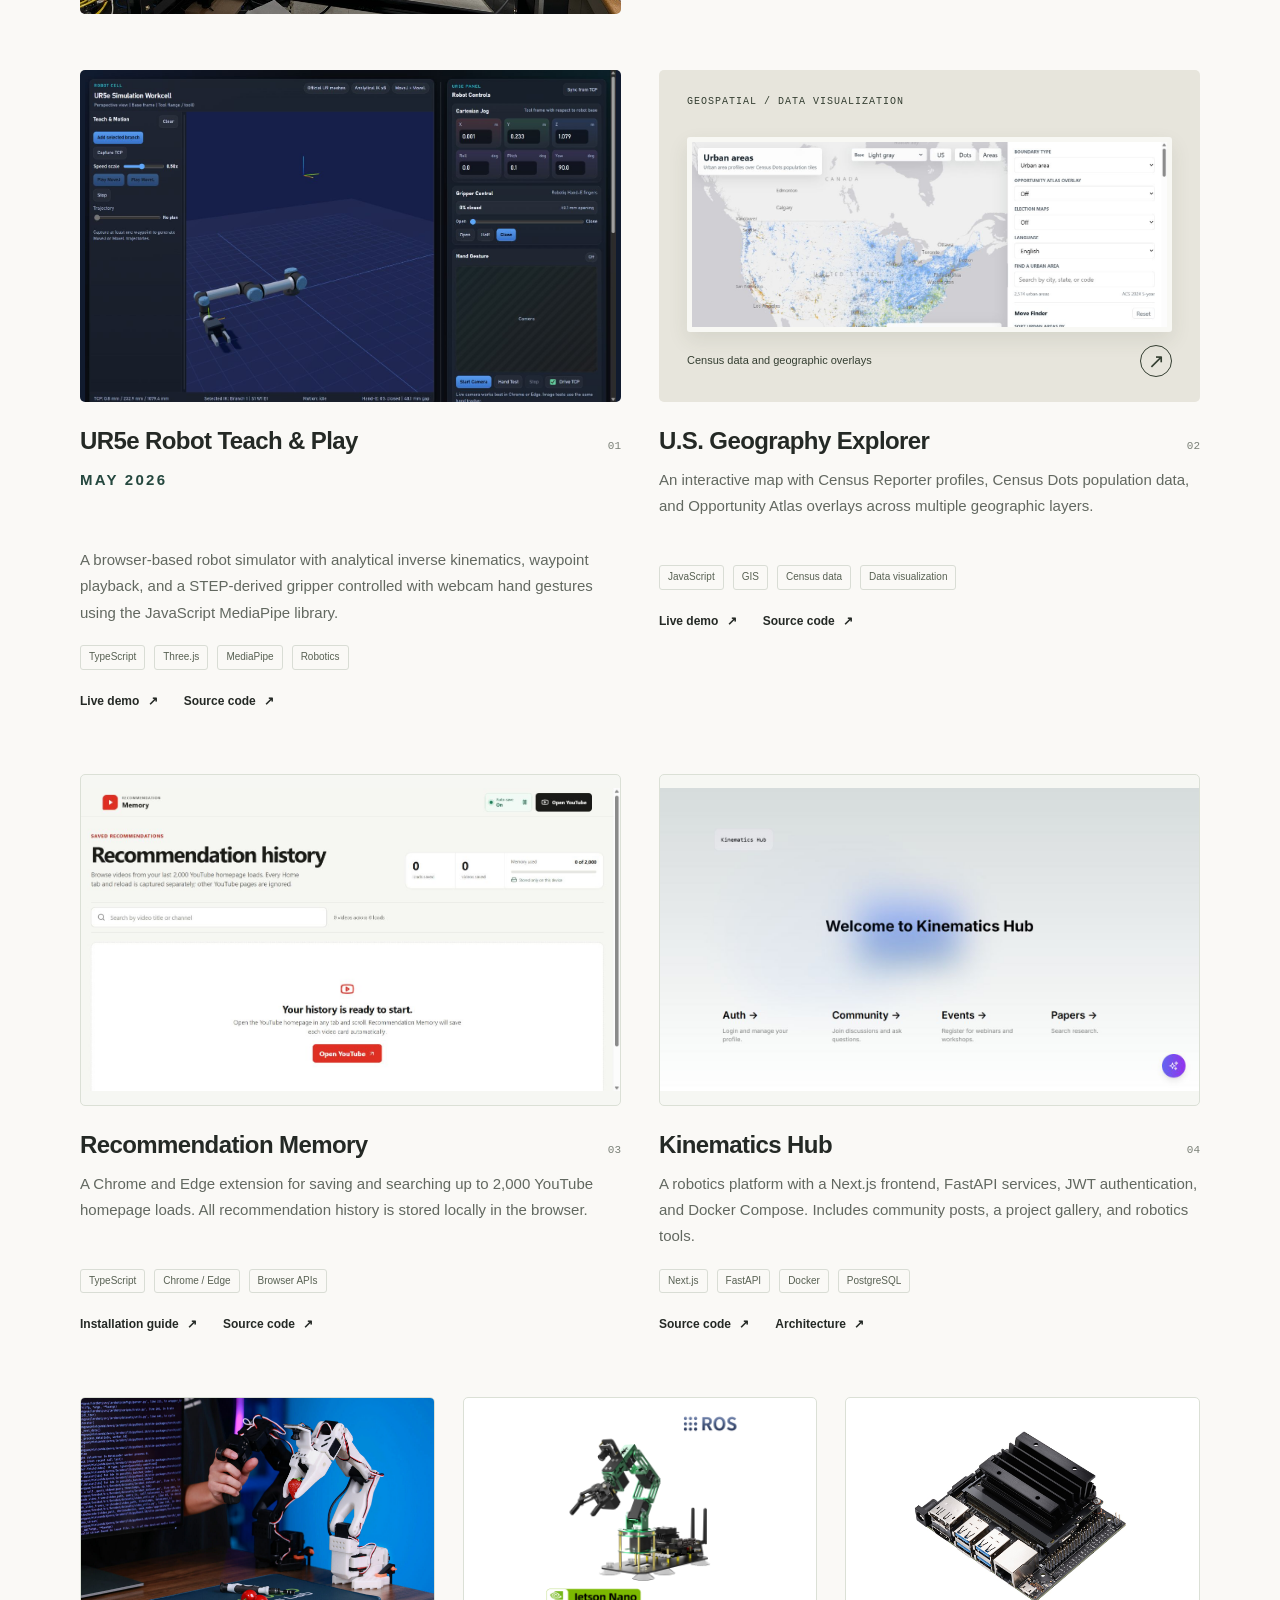
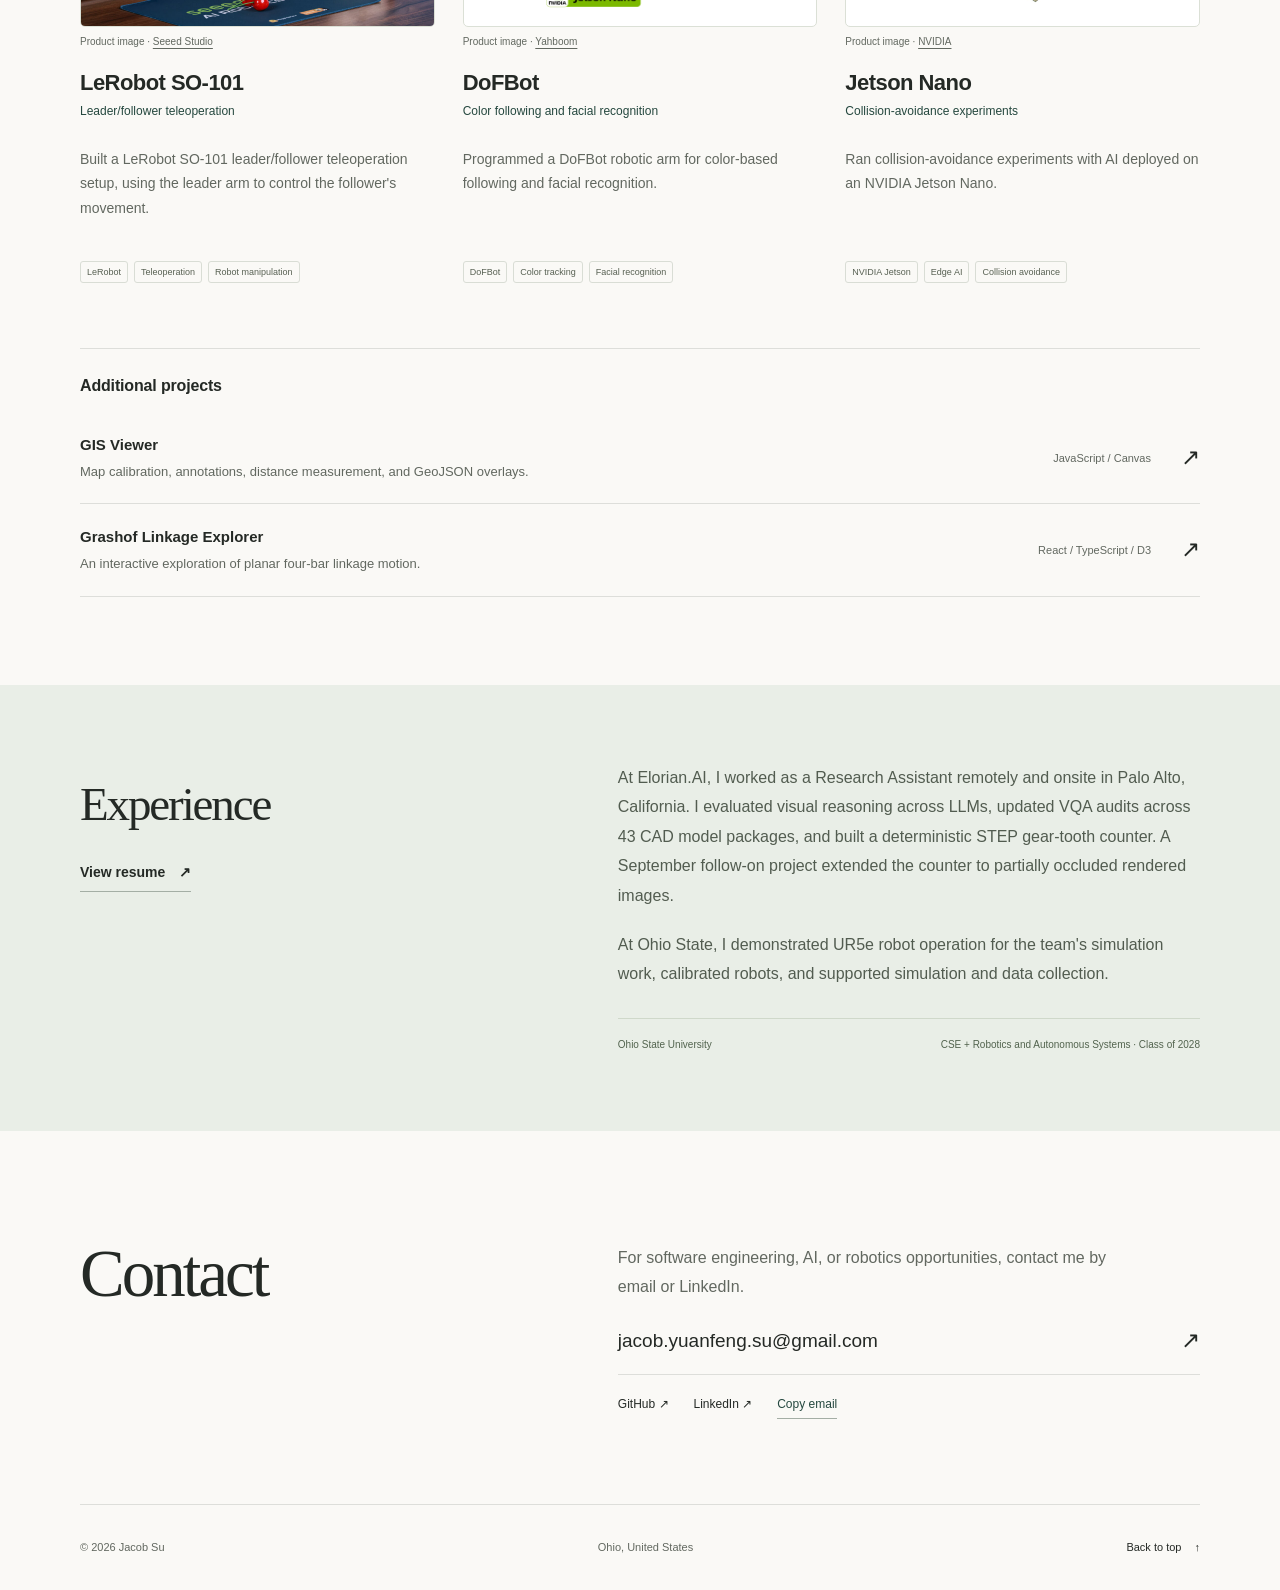
==== commit 4c51bf97: "Refine verified robotics experience and technical skills" ====
--- a/index.html
+++ b/index.html
@@ -86,7 +86,7 @@
               <ul class="tags" aria-label="Simulation project technologies"><li>NVIDIA Isaac Sim</li><li>UR5e robot</li><li>NIST task boards</li><li>Robot simulation</li></ul>
             </div>
             <div class="simulation-description">
-              <p>Built a UR5e robot environment in NVIDIA Isaac Sim and led setup of NIST assembly benchmark tasks. Reconstructed the lab workstation using measured geometry and tested initial manipulation tasks with wrist-camera and third-person recordings.</p>
+              <p>Built a UR5e robot workstation from lab measurements in NVIDIA Isaac Sim and led NIST assembly task setup. Tested pick-and-place tasks with plates and balls, recording wrist-camera and external views of robot execution.</p>
               <p>My contributions focused on the simulation environment, task setup, and refinement within a collaborative project on robot-policy evaluation.</p>
               <div class="project-links"><a href="https://alpha-nist.github.io/" target="_blank" rel="noopener noreferrer">Benchmark inspiration <span aria-hidden="true">↗</span></a></div>
             </div>
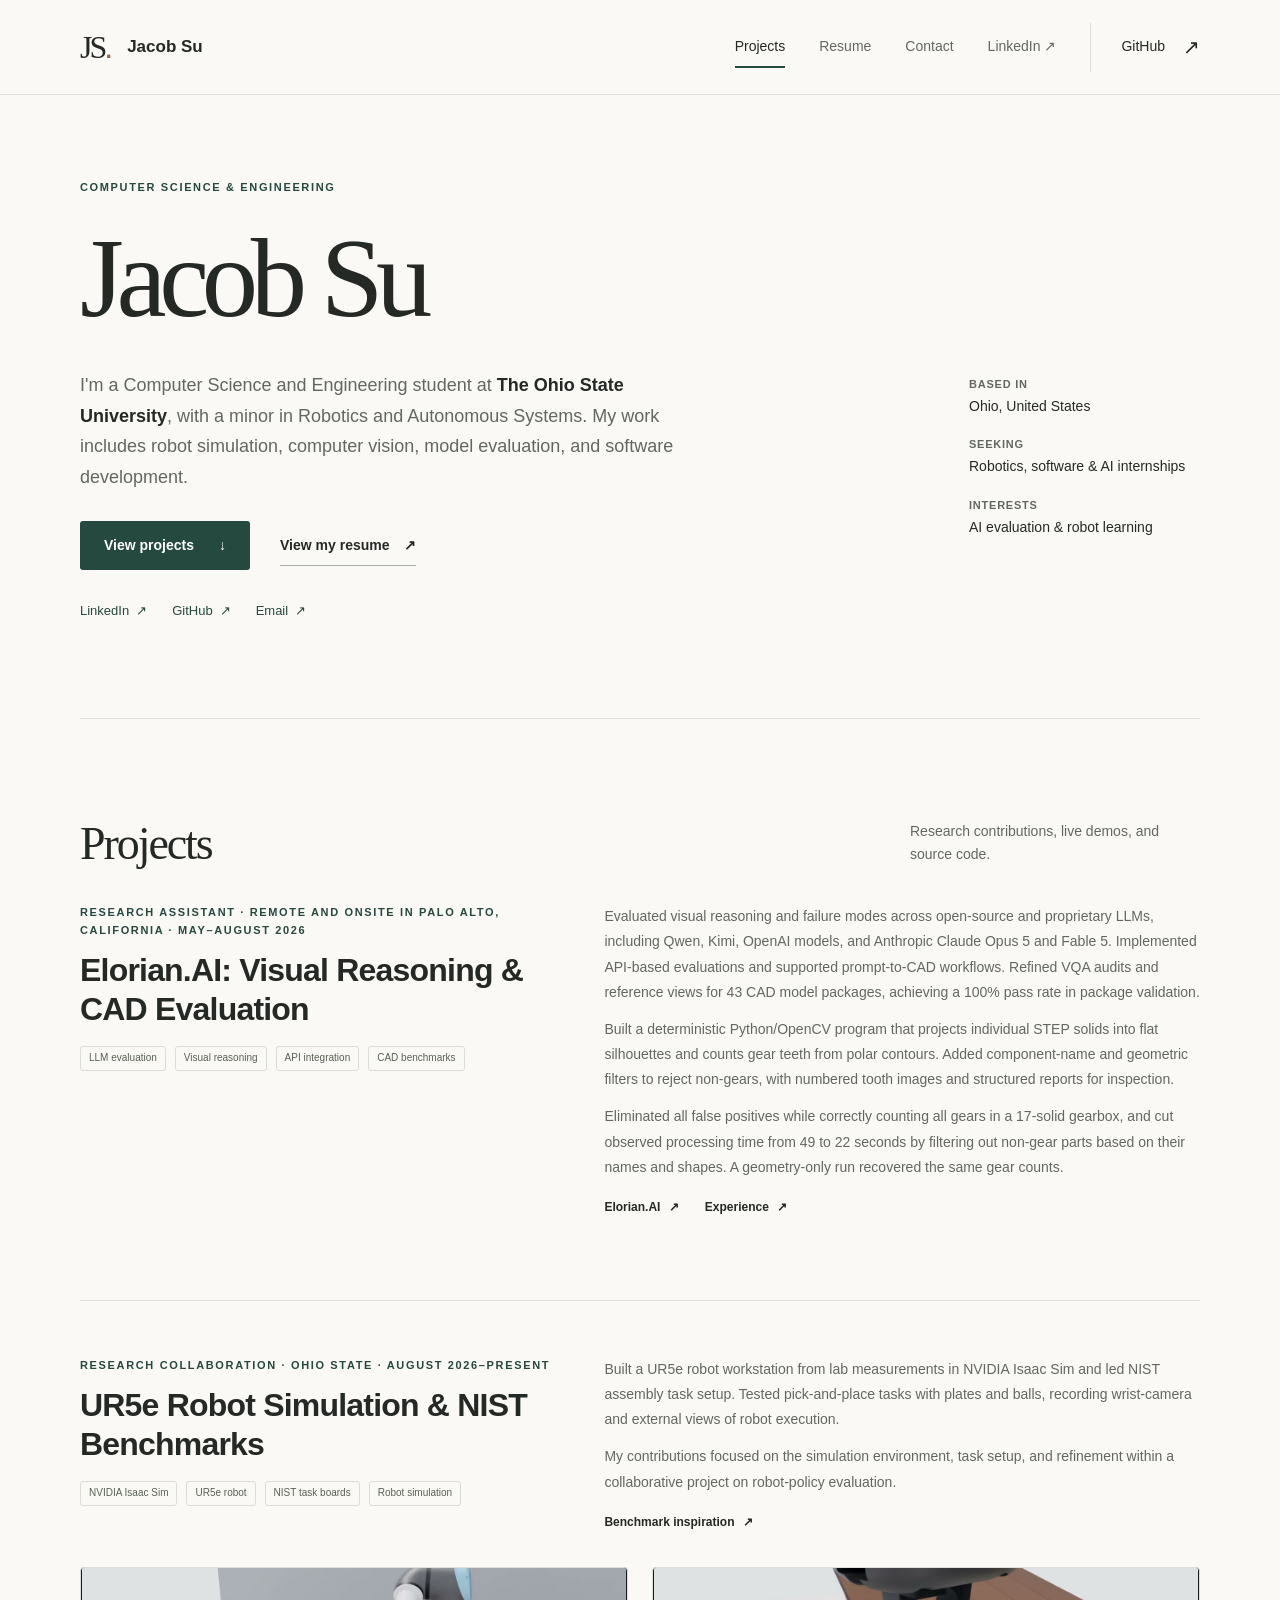
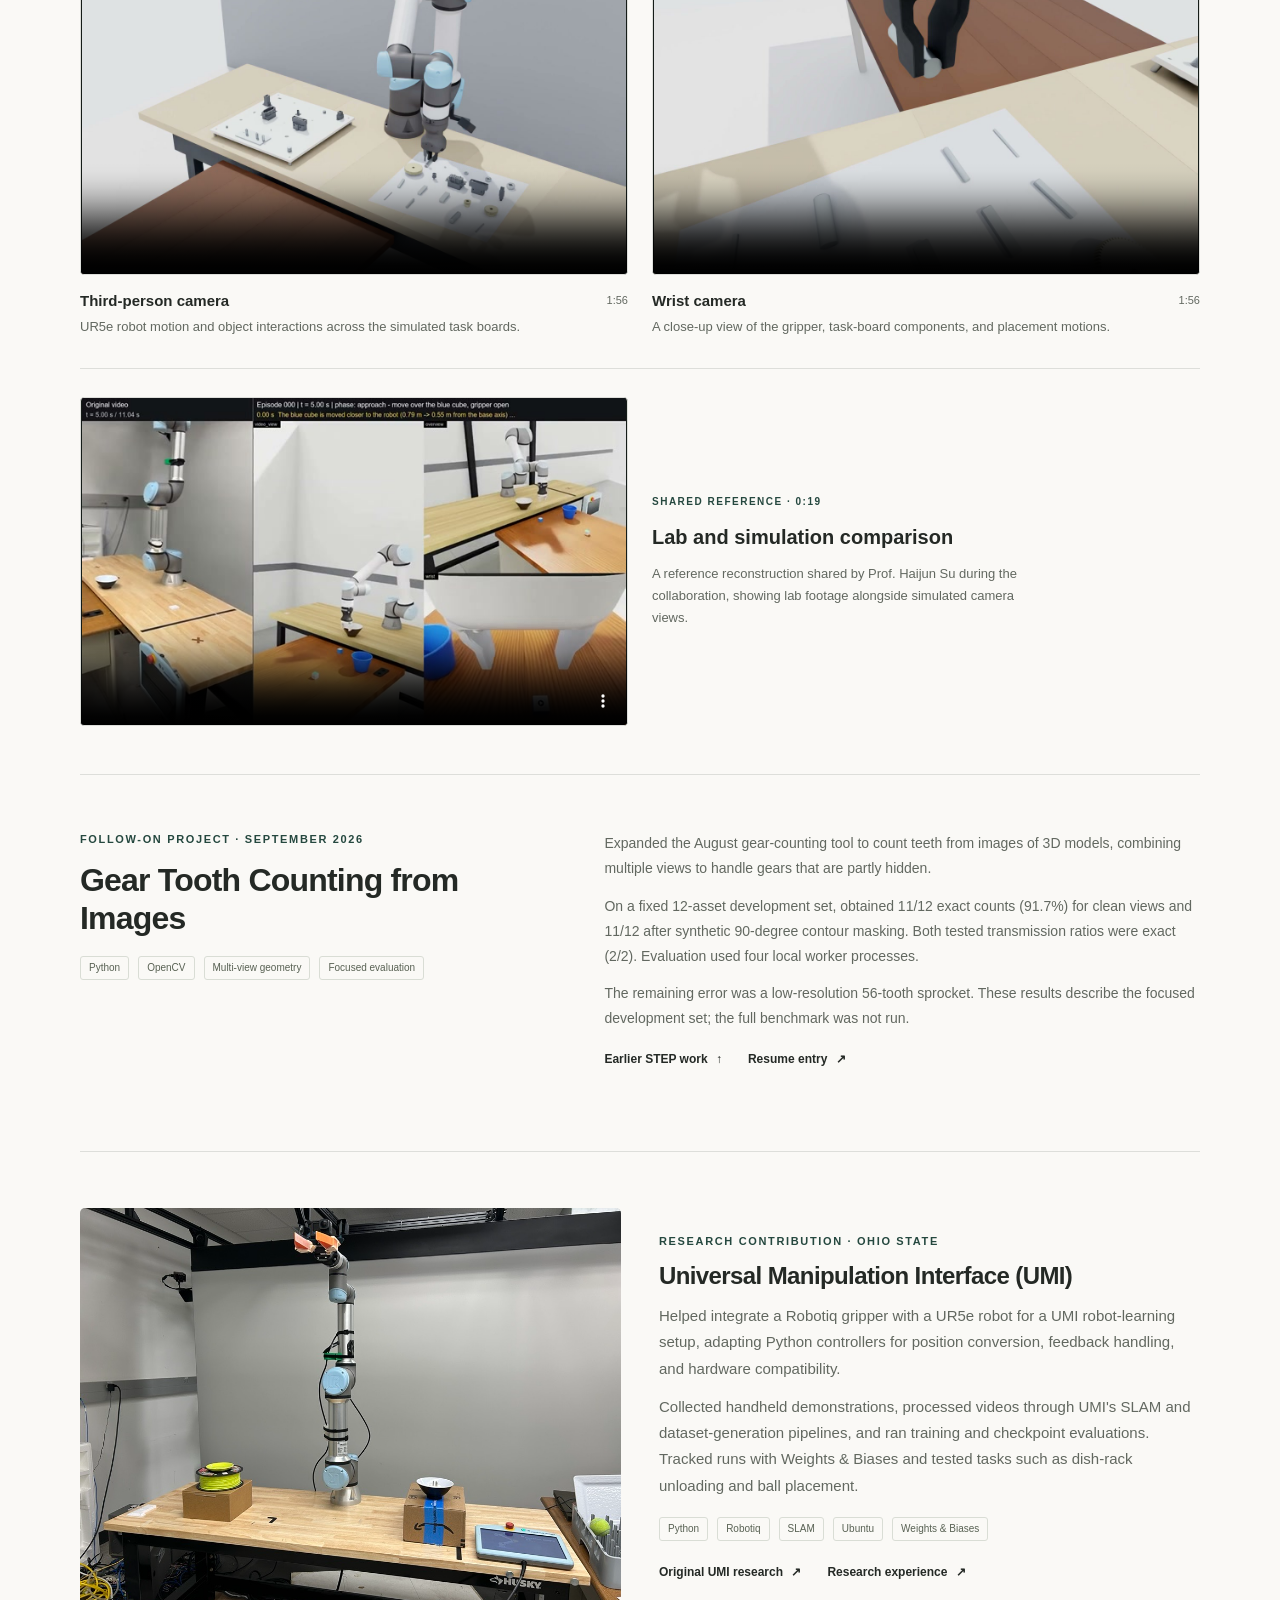
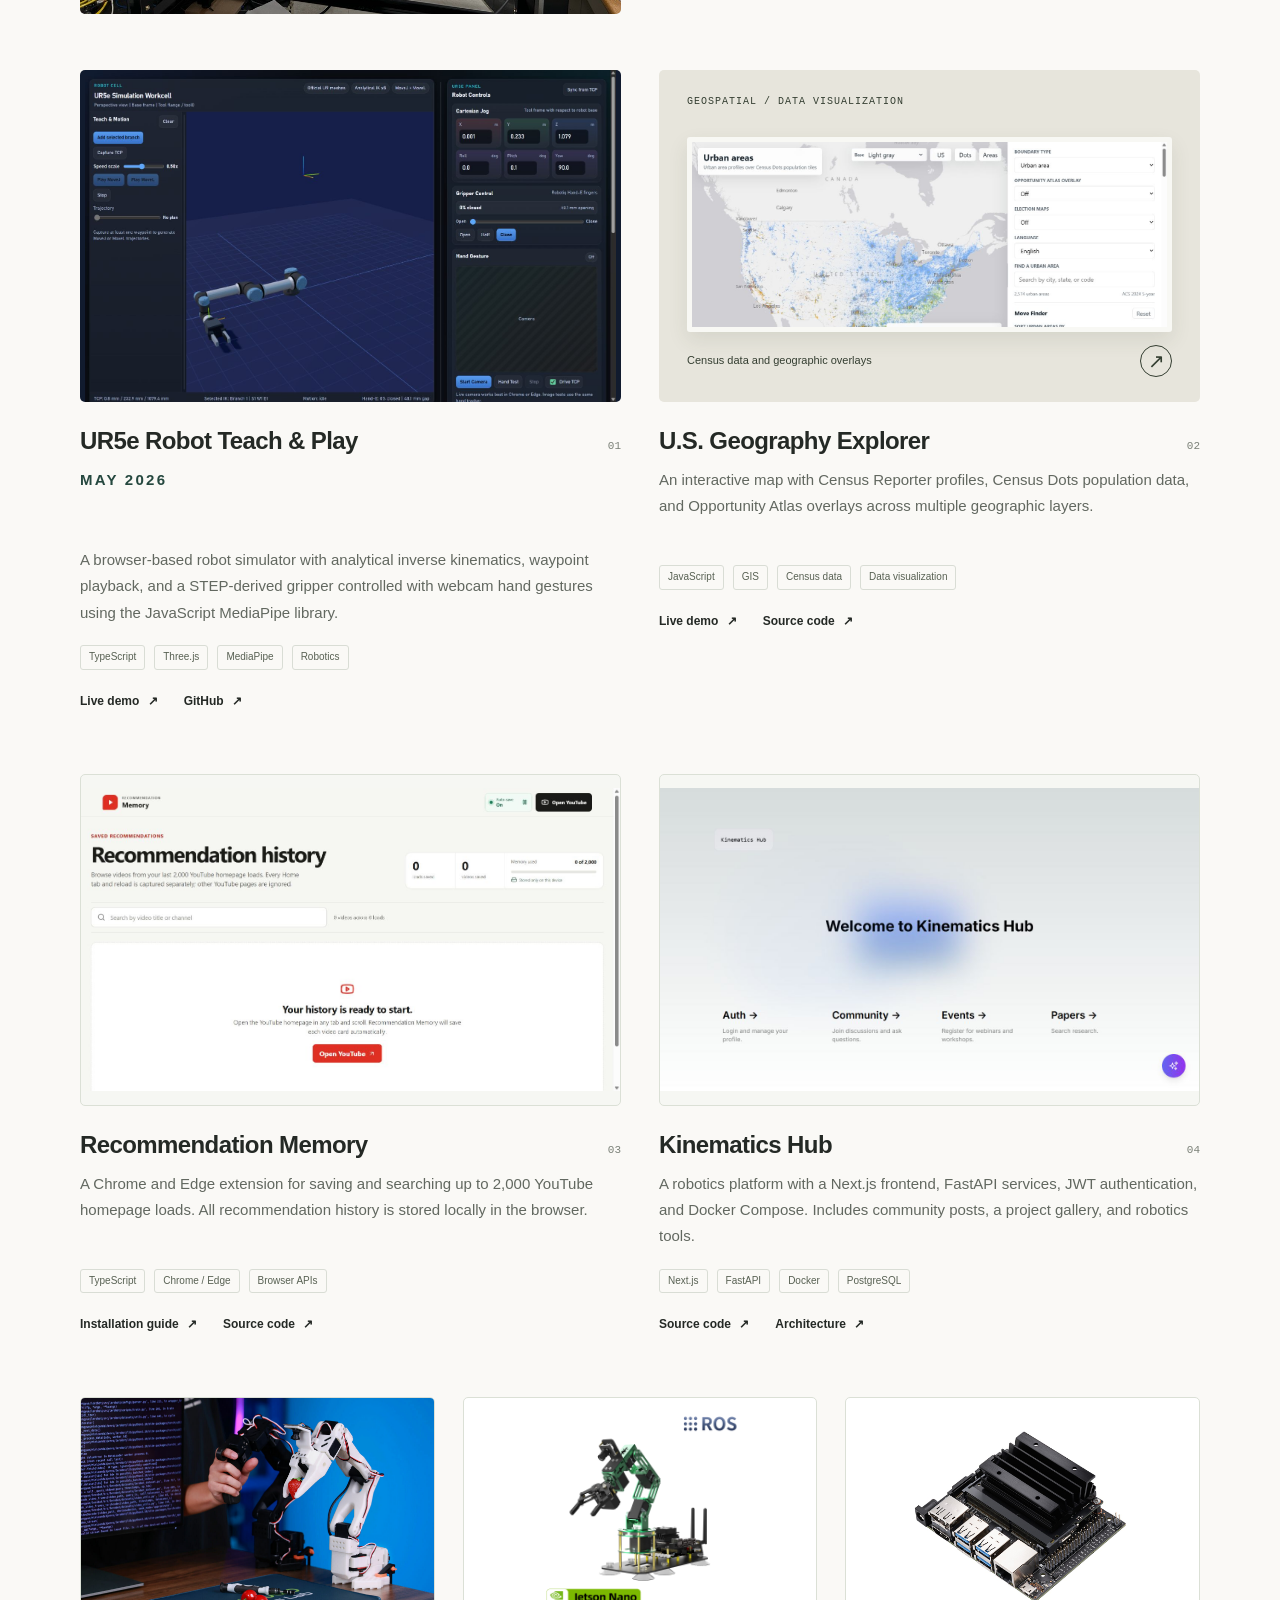
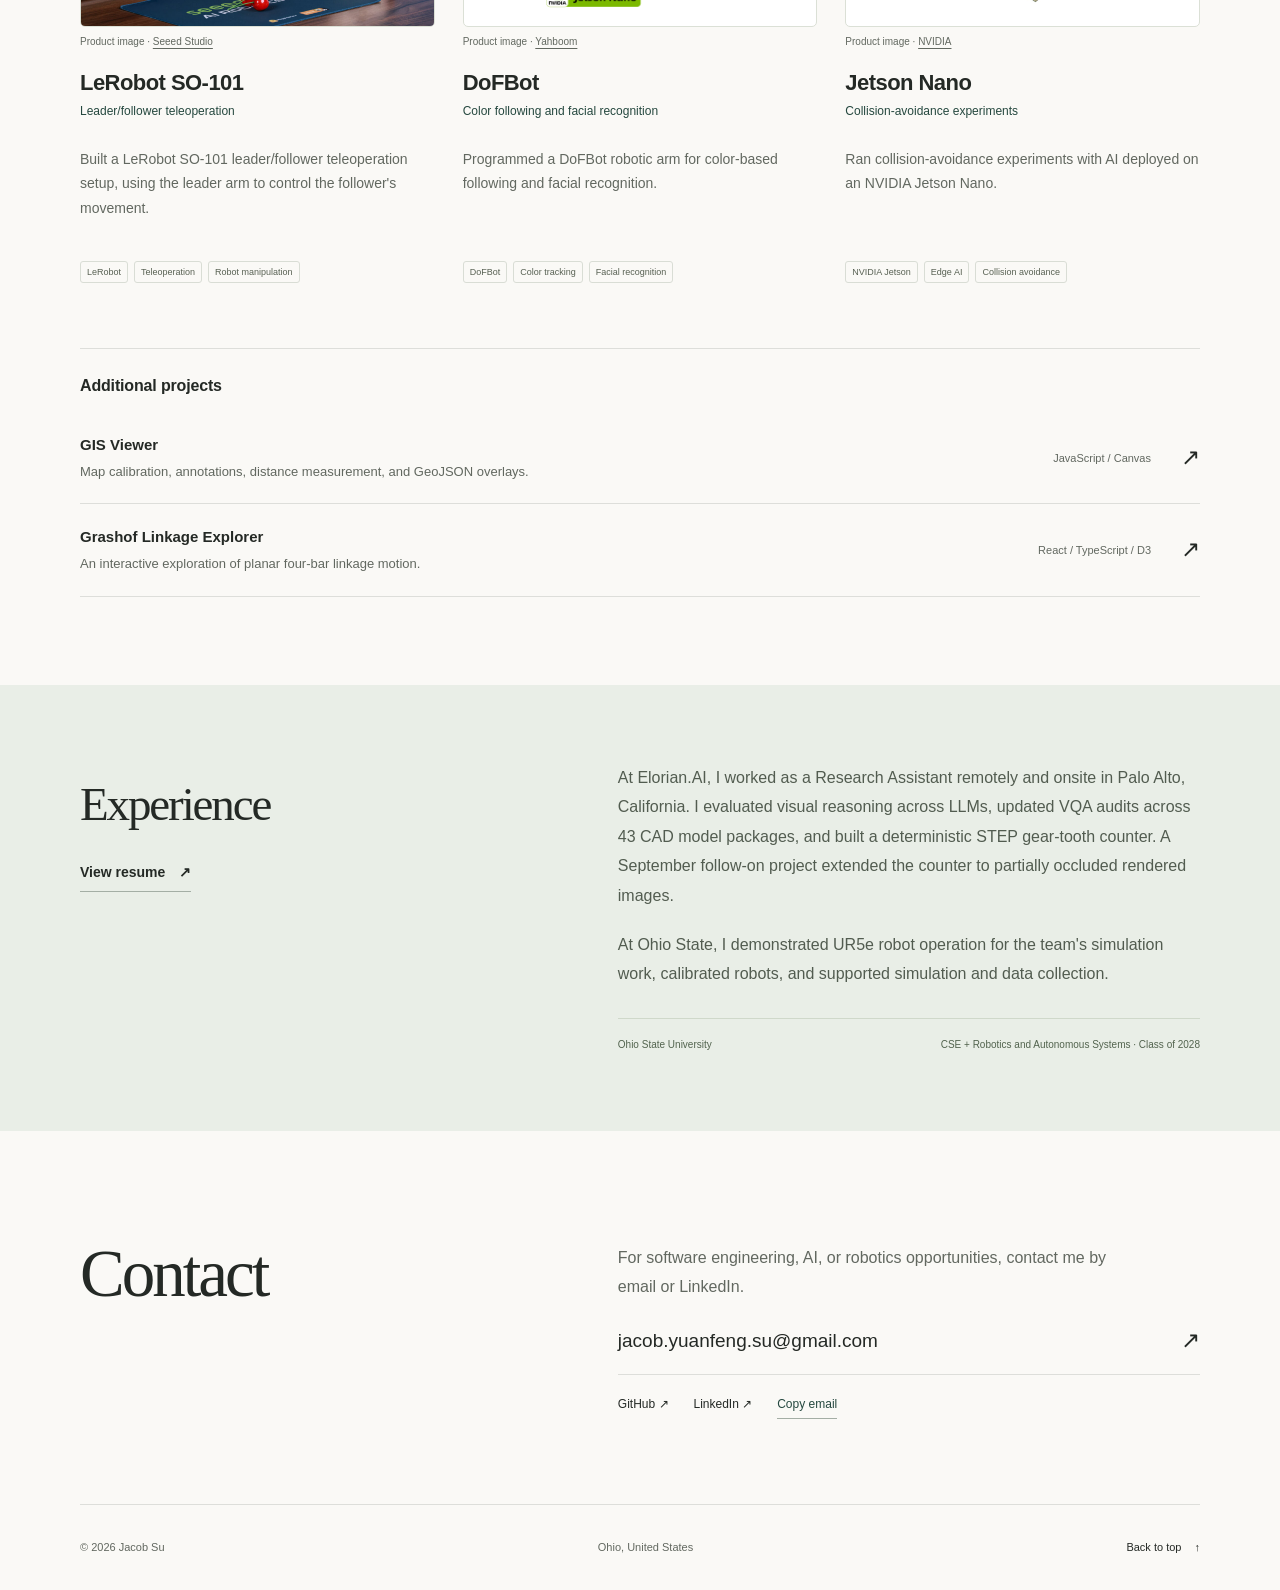
==== commit 9c074ade: "Add explicit GitHub links for the UR5e robot simulator" ====
--- a/index.html
+++ b/index.html
@@ -154,7 +154,7 @@
           <p class="eyebrow"><time datetime="2026-05">May 2026</time></p>
           <p>A browser-based robot simulator with analytical inverse kinematics, waypoint playback, and a STEP-derived gripper controlled with webcam hand gestures using the JavaScript MediaPipe library.</p>
           <ul class="tags" aria-label="UR5e robot technologies"><li>TypeScript</li><li>Three.js</li><li>MediaPipe</li><li>Robotics</li></ul>
-          <div class="project-links"><a href="https://pekingperson.github.io/Hand_Control_UR5e/" target="_blank" rel="noopener noreferrer">Live demo <span aria-hidden="true">↗</span></a><a href="https://github.com/pekingperson/Hand_Control_UR5e" target="_blank" rel="noopener noreferrer">Source code <span aria-hidden="true">↗</span></a></div>
+          <div class="project-links"><a href="https://pekingperson.github.io/Hand_Control_UR5e/" target="_blank" rel="noopener noreferrer">Live demo <span aria-hidden="true">↗</span></a><a href="https://github.com/pekingperson/Hand_Control_UR5e" target="_blank" rel="noopener noreferrer">GitHub <span aria-hidden="true">↗</span></a></div>
         </article>
 
         <article class="project" id="geography">
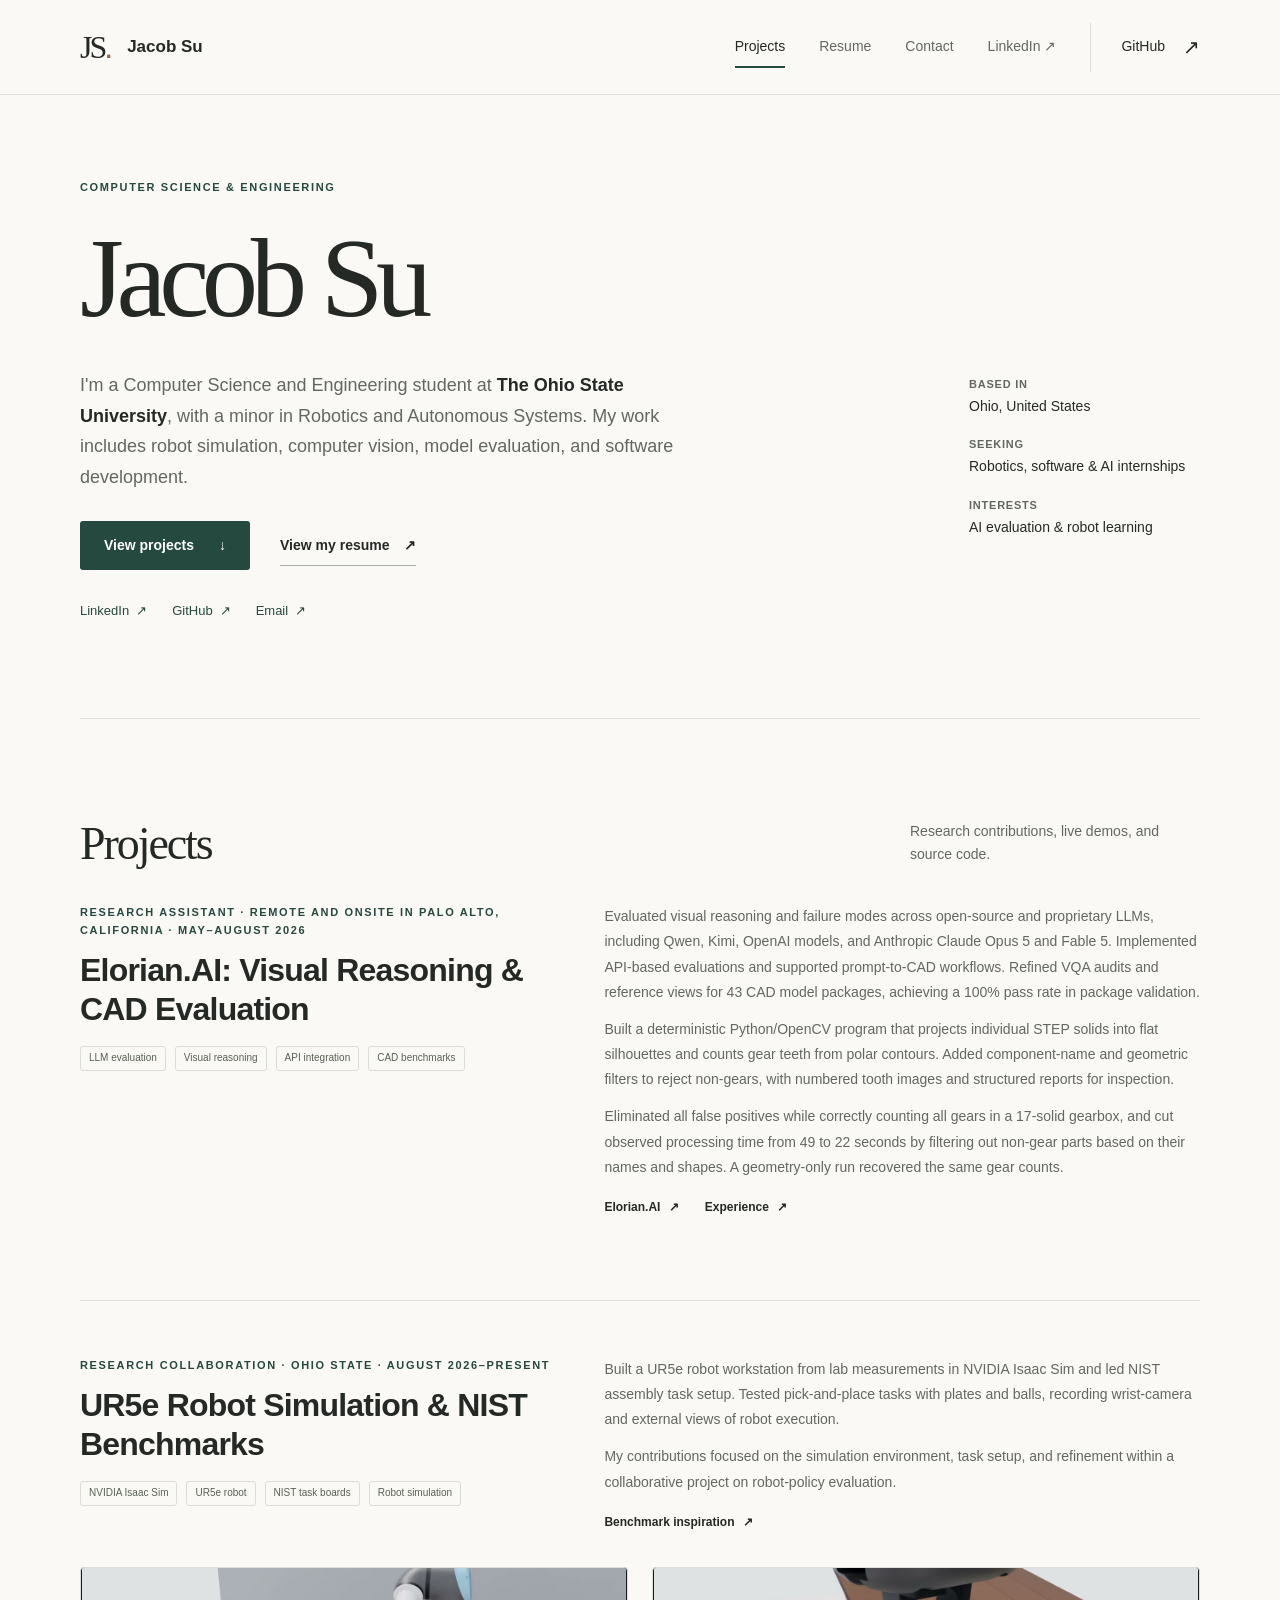
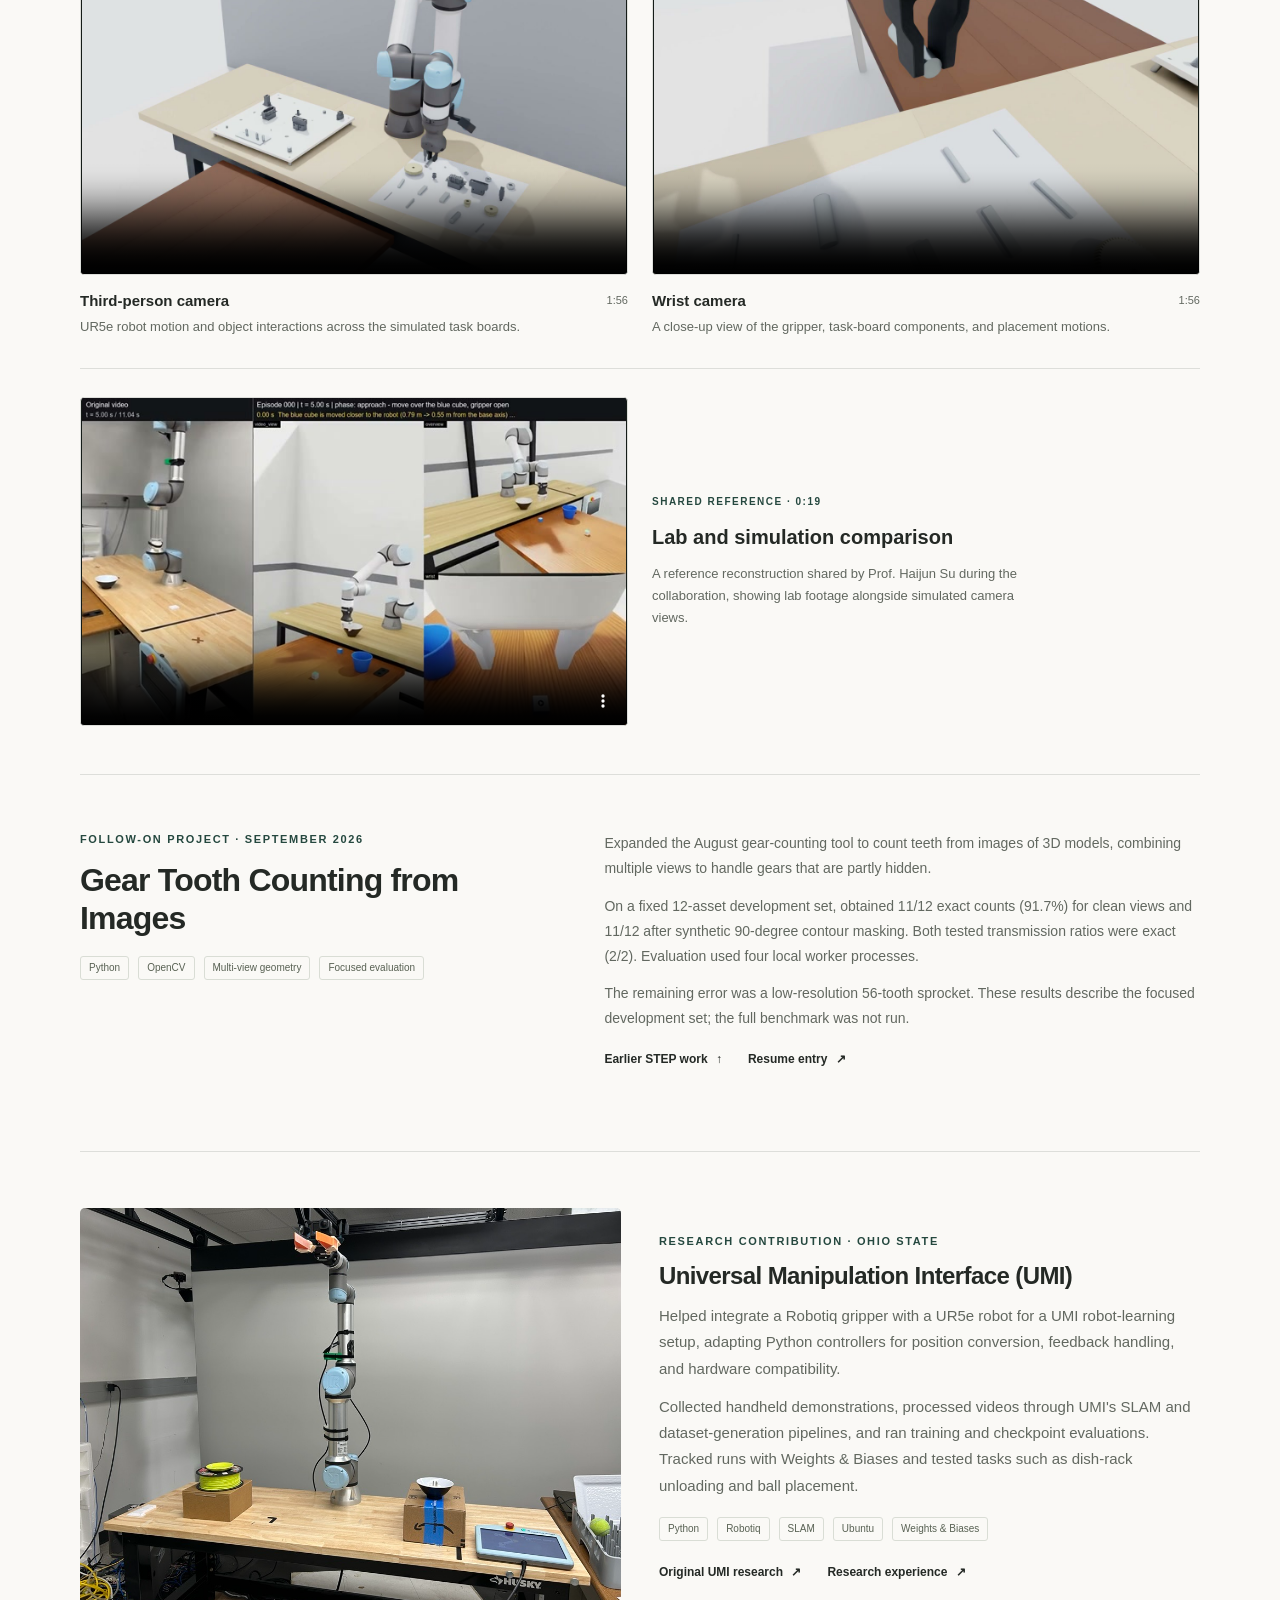
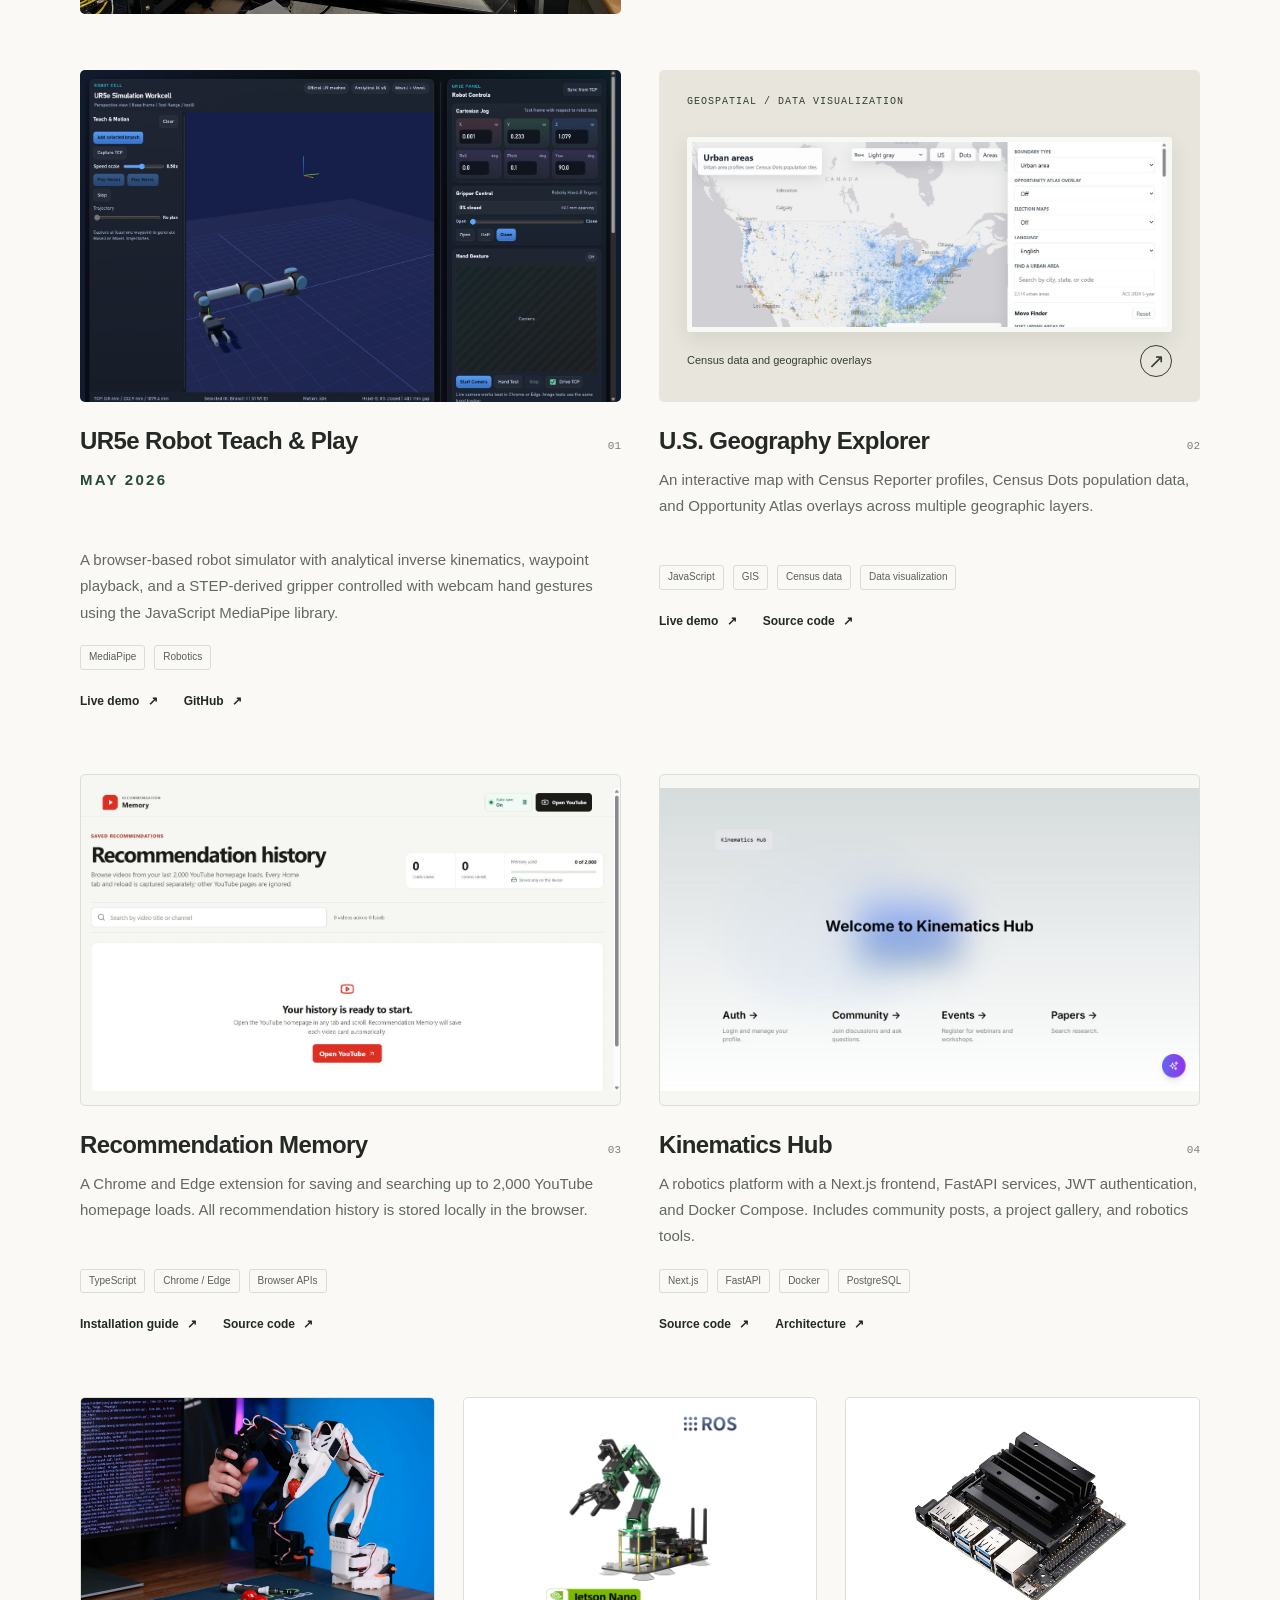
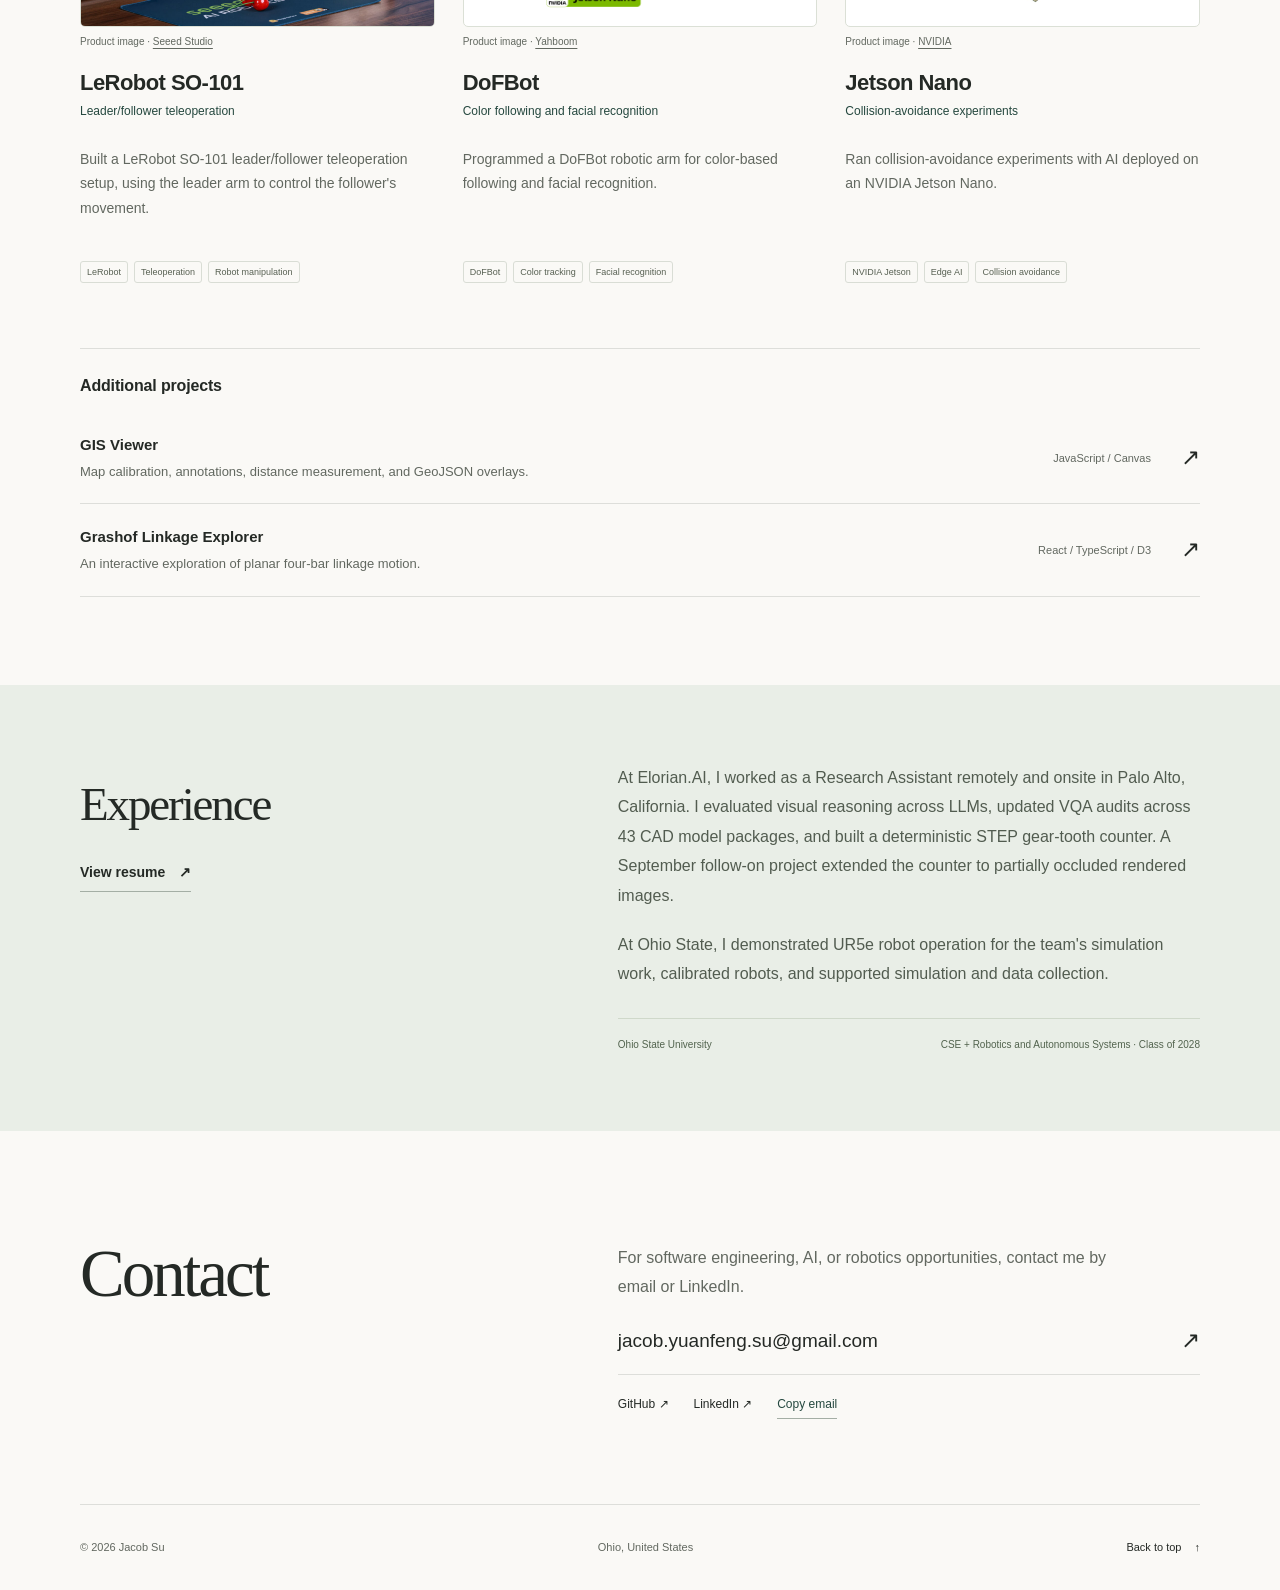
==== commit d34d0707: "Remove TypeScript and Three.js from Teach and Play tags" ====
--- a/index.html
+++ b/index.html
@@ -153,7 +153,7 @@
           <div class="project-title"><h3>UR5e Robot Teach &amp; Play</h3><span class="project-number">01</span></div>
           <p class="eyebrow"><time datetime="2026-05">May 2026</time></p>
           <p>A browser-based robot simulator with analytical inverse kinematics, waypoint playback, and a STEP-derived gripper controlled with webcam hand gestures using the JavaScript MediaPipe library.</p>
-          <ul class="tags" aria-label="UR5e robot technologies"><li>TypeScript</li><li>Three.js</li><li>MediaPipe</li><li>Robotics</li></ul>
+          <ul class="tags" aria-label="UR5e robot technologies"><li>MediaPipe</li><li>Robotics</li></ul>
           <div class="project-links"><a href="https://pekingperson.github.io/Hand_Control_UR5e/" target="_blank" rel="noopener noreferrer">Live demo <span aria-hidden="true">↗</span></a><a href="https://github.com/pekingperson/Hand_Control_UR5e" target="_blank" rel="noopener noreferrer">GitHub <span aria-hidden="true">↗</span></a></div>
         </article>
 
